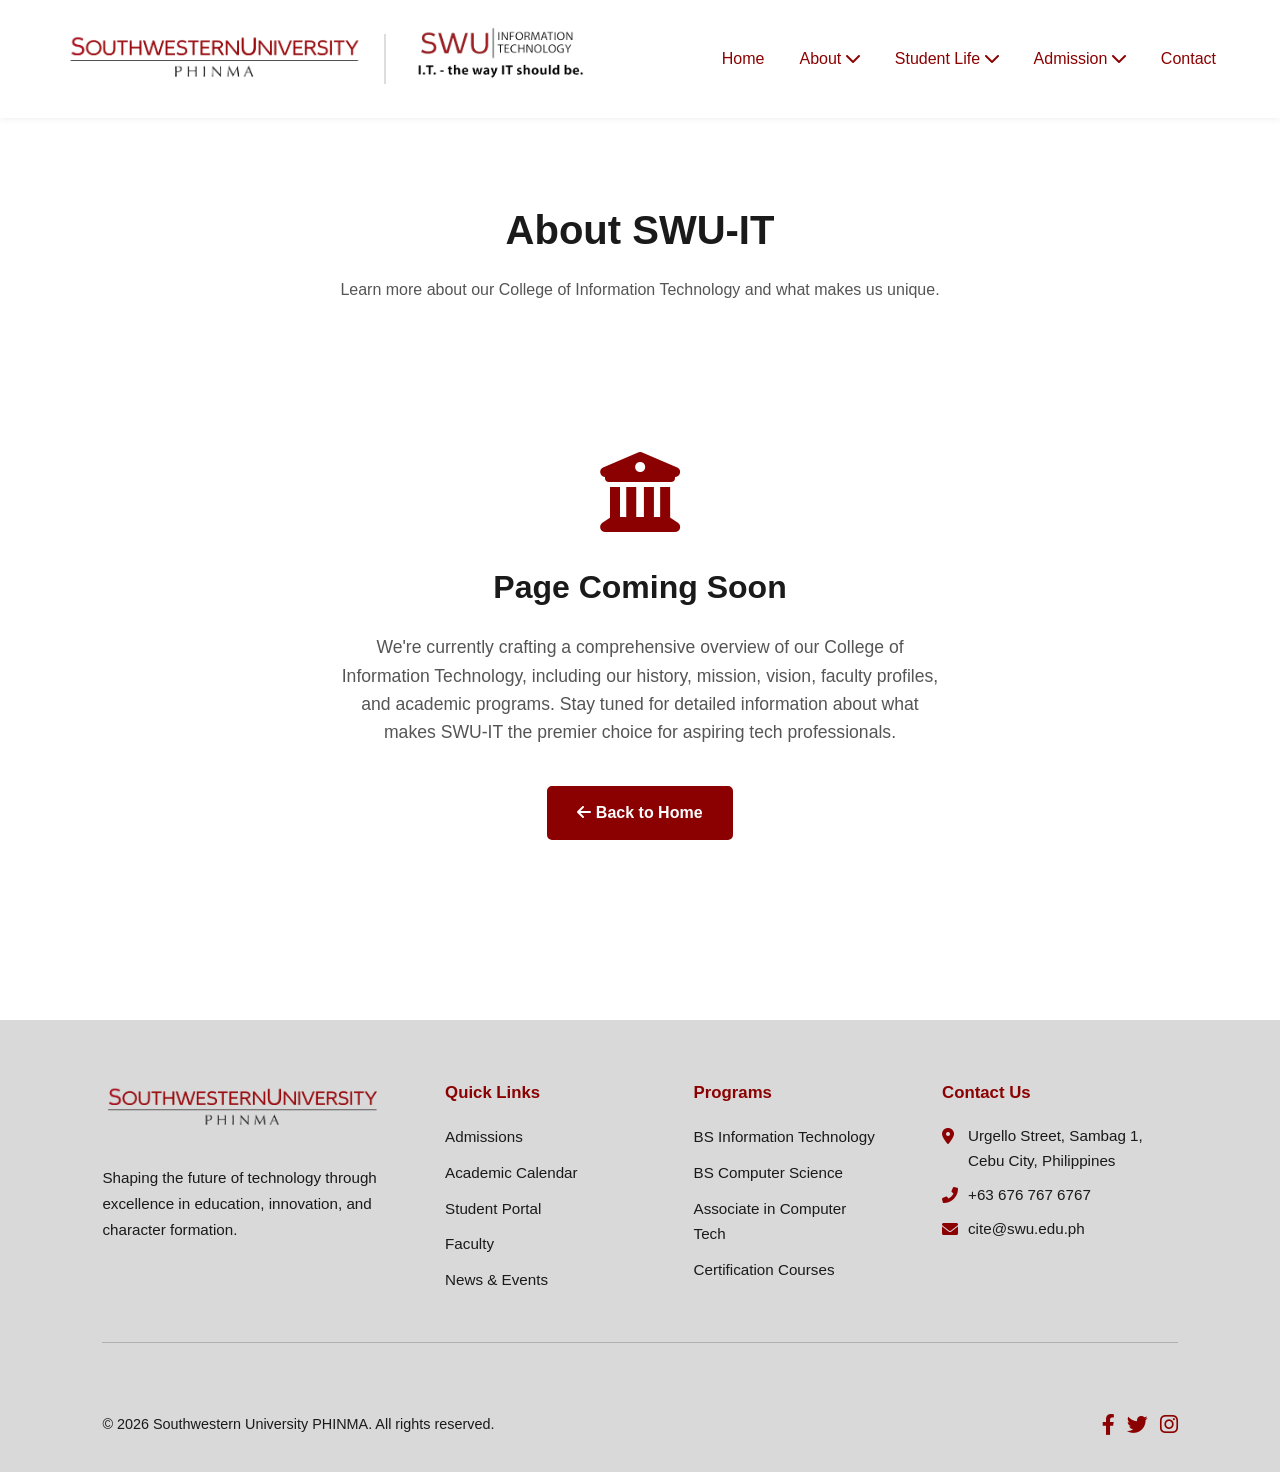
==== pages/about-swu-it.html @ 3eb36c4c "Initial commit" ====
<!DOCTYPE html>
<html lang="en">
<head>
    <meta charset="UTF-8">
    <meta name="viewport" content="width=device-width, initial-scale=1.0">
    <title>About SWU-IT - SWU Information Technology</title>
    <link rel="icon" type="image/png" href="../assets/images/branding/logos/SWU-PHINMA-Seal.jpg">
    <link rel="stylesheet" href="../assets/css/style.css">
    <link rel="stylesheet" href="https://cdnjs.cloudflare.com/ajax/libs/font-awesome/6.0.0/css/all.min.css">
</head>
<body>

    <header>
        <div class="logo-container">
            <a href="https://swu.phinma.edu.ph/" target="_blank" class="logo">
                <img src="../assets/images/branding/logos/university_banner.swu.png" alt="Southwestern University PHINMA Logo" class="logo-img">
            </a>
            <div class="logo-divider"></div>
            <div class="logo it-logo">
                <a href="#">
                <img src="../assets/images/branding/logos/it_banner.swu.png" alt="SWU Information Technology" class="it-logo-img">
                </a>
            </div>
        </div>
        <nav>
            <ul>
                <li><a href="../index.html">Home</a></li>
                <li class="dropdown">
                    <a href="#">About <i class="fas fa-chevron-down"></i></a>
                    <ul class="dropdown-menu">
                        <li><a href="https://swu.phinma.edu.ph/about-swu/" target="_blank">About SWU</a></li>
                        <li><a href="about-swu-it.html">About SWU-IT</a></li>
                        <li><a href="virtual-tour.html">Virtual Tour</a></li>
                    </ul>
                </li>
                <li class="dropdown">
                    <a href="#">Student Life <i class="fas fa-chevron-down"></i></a>
                    <ul class="dropdown-menu">
                        <li><a href="../index.html#student-outputs-section">Student Outputs</a></li>
                        <li><a href="organizations.html">Organizations</a></li>
                    </ul>
                </li>
                <li class="dropdown">
                    <a href="#">Admission <i class="fas fa-chevron-down"></i></a>
                    <ul class="dropdown-menu">
                        <li><a href="#">How to Apply</a></li>
                        <li><a href="#">Requirements</a></li>
                        <li><a href="#">Tuition Fees</a></li>
                    </ul>
                </li>
                <li><a href="../index.html#footer">Contact</a></li>
            </ul>
        </nav>
    </header>

    <section class="section-padding">
        <div class="section-header text-center">
            <h2>About SWU-IT</h2>
            <p>Learn more about our College of Information Technology and what makes us unique.</p>
        </div>

        <div style="text-align: center; padding: 100px 20px;">
            <i class="fas fa-university" style="font-size: 5rem; color: var(--primary-red); margin-bottom: 30px;"></i>
            <h2 style="font-size: 2rem; margin-bottom: 20px; color: var(--text-dark);">Page Coming Soon</h2>
            <p style="color: var(--text-gray); font-size: 1.1rem; margin-bottom: 40px; max-width: 600px; margin-left: auto; margin-right: auto;">
                We're currently crafting a comprehensive overview of our College of Information Technology, 
                including our history, mission, vision, faculty profiles, and academic programs. 
                Stay tuned for detailed information about what makes SWU-IT the premier choice for aspiring tech professionals.
            </p>
            <a href="../index.html" class="btn-red">
                <i class="fas fa-arrow-left"></i> Back to Home
            </a>
        </div>
    </section>

    <!-- Footer Section -->
    <footer class="footer" id="footer">
        <div class="footer-content">
            <!-- Footer Main - Four Columns -->
            <div class="footer-main">
                <div class="footer-column footer-brand">
                    <img src="../assets/images/branding/logos/university_banner.swu.png" alt="Southwestern University PHINMA Logo" class="footer-logo-img">
                    <p class="footer-description">Shaping the future of technology through excellence in education, innovation, and character formation.</p>
                </div>

                <div class="footer-column">
                    <h3>Quick Links</h3>
                    <ul>
                        <li><a href="#admissions">Admissions</a></li>
                        <li><a href="#calendar">Academic Calendar</a></li>
                        <li><a href="#portal">Student Portal</a></li>
                        <li><a href="#faculty">Faculty</a></li>
                        <li><a href="#news">News & Events</a></li>
                    </ul>
                </div>

                <div class="footer-column">
                    <h3>Programs</h3>
                    <ul>
                        <li><a href="#bs-it">BS Information Technology</a></li>
                        <li><a href="#bs-cs">BS Computer Science</a></li>
                        <li><a href="#associate">Associate in Computer Tech</a></li>
                        <li><a href="#certification">Certification Courses</a></li>
                    </ul>
                </div>

                <div class="footer-column">
                    <h3>Contact Us</h3>
                    <ul class="contact-list">
                        <li><i class="fas fa-map-marker-alt"></i> <span>Urgello Street, Sambag 1, Cebu City, Philippines</span></li>
                        <li><i class="fas fa-phone-alt"></i> <span>+63 676 767 6767</span></li>
                        <li><i class="fas fa-envelope"></i> <span>cite@swu.edu.ph</span></li>
                    </ul>
                </div>
            </div>

            <!-- Footer Bottom - Copyright and Social -->
            <div class="footer-bottom">
                <p>&copy; 2026 Southwestern University PHINMA. All rights reserved.</p>
                <div class="social-icons">
                    <a href="https://www.facebook.com/SWUInfoTech" target="_blank" aria-label="Facebook"><i class="fab fa-facebook-f"></i></a>
                    <a href="#" aria-label="Twitter"><i class="fab fa-twitter"></i></a>
                    <a href="#" aria-label="Instagram"><i class="fab fa-instagram"></i></a>
                </div>
            </div>
        </div>
    </footer>

    <script src="../assets/js/script.js"></script>
</body>
</html>
---- assets/css/style.css ----
:root {
    --primary-red: #8b0000;
    --text-dark: #1a1a1a;
    --text-gray: #555;
    --bg-light: #f4f4f4;
    --white: #ffffff;
    --gray-divider: #ddd;
}
html {
    scroll-behavior: smooth;
}
* {
    margin: 0;
    padding: 0;
    box-sizing: border-box;
    font-family: 'Segoe UI', Tahoma, Geneva, Verdana, sans-serif;
}

body {
    line-height: 1.6;
    color: var(--text-dark);
    opacity: 0;
    animation: fadeIn 0.4s ease-in forwards;
}

/* Page Transition Animations */
@keyframes fadeIn {
    to {
        opacity: 1;
    }
}

@keyframes fadeOut {
    from {
        opacity: 1;
    }
    to {
        opacity: 0;
    }
}

body.page-transitioning {
    animation: fadeOut 0.3s ease-out forwards;
}

/* Common Classes */
.section-padding { padding: 80px 8%; }
.bg-gray { background-color: #f0f2f5; }
.text-center { text-align: center; }
.text-left { text-align: left; }

/* 1. Header */
header {
    display: flex;
    justify-content: space-between;
    align-items: center;
    padding: 25px 5%;
    background: var(--white);
    position: sticky;
    top: 0;
    z-index: 1050;
    box-shadow: 0 2px 5px rgba(0,0,0,0.05);
}

.logo-container {
    display: flex;
    align-items: center;
    gap: 20px;
}

.logo {
    display: flex;
    align-items: center;
}

.logo-divider {
    width: 2px;
    height: 50px;
    background: #ddd;
}

.brand-name {
    color: var(--primary-red);
    font-weight: normal;
    letter-spacing: -1px;
}

.brand-name .bold { font-weight: bold; }

.brand-sub {
    font-size: 10px;
    letter-spacing: 5px;
    color: var(--text-gray);
    margin-top: -5px;
}

.logo-img {
    width: 300px;
    max-width: 100%;
    height: auto;
}

.it-logo-img {
    height: 60px;
    width: auto;
    max-width: 100%;
}
.dropdown {
    position: relative;
}

/* 2. Style the hidden dropdown menu */
.dropdown-menu {
    position: absolute;
    top: 100%; 
    left: 0;
    background-color: var(--white);
    min-width: 180px;
    list-style: none;
    display: block;
    
    /* Hide and move down slightly for the animation */
    opacity: 0;
    visibility: hidden;
    transform: translateY(10px);
    
    box-shadow: 0 8px 20px rgba(0,0,0,0.1);
    border-top: 3px solid var(--primary-red);
    padding: 10px 0;
    transition: all 0.3s ease;
    z-index: 1000;
}

/* 3. Style the links inside the dropdown */
.dropdown-menu li a {
    padding: 10px 20px;
    display: block;
    color: var(--text-dark) !important; /* Overriding primary red */
    font-size: 0.85rem;
    font-weight: 400;
}

/* Remove the underline effect from dropdown links if you want a cleaner look */
.dropdown-menu li a::after {
    display: none;
}

.dropdown-menu li a:hover {
    background-color: #f8f9fa;
    color: var(--primary-red) !important;
}

/* 4. Show the menu on hover */
.dropdown:hover .dropdown-menu {
    opacity: 1;
    visibility: visible;
    transform: translateY(0);
}

/* Add a small rotation to the arrow icon on hover */
.dropdown:hover i {
    transform: rotate(180deg);
    transition: transform 0.3s ease;
}
nav ul {
    display: flex;
    list-style: none;
    gap: 35px;
}
nav ul li a {
    text-decoration: none;
    color: var(--primary-red);
    font-weight: 500;
    font-size: 1rem;
    position: relative; /* Essential for positioning the underline */
    padding: 5px 0;    /* Adds a little space for the line */
}

/* Create the underline state */
nav ul li a::after {
    content: '';
    position: absolute;
    width: 0; /* Start with no width */
    height: 2px;
    bottom: 0;
    left: 0;
    background-color: var(--primary-red);
    transition: width 0.3s ease; /* This makes it animate smoothly */
}

/* Trigger the underline on hover */
nav ul li a:hover::after {
    width: 100%; /* Grow to full width on hover */
}

/* Header Responsive */
@media (max-width: 768px) {
    .logo-container {
        flex-direction: column;
        gap: 10px;
        align-items: flex-start;
    }

    .logo-divider {
        display: none;
    }

    .it-logo-img {
        height: 50px;
    }

    .logo-img {
        width: 220px;
    }

    header {
        padding: 20px 5%;
    }
}

/* 2. Hero Section */
.hero {
    position: relative;
    height: 90vh;
    overflow: hidden; 
    display: flex;
    flex-direction: column;
    justify-content: flex-start;
    padding: 0 8%;
}

/* 1. Background Media Handling */
.slider, .slide {
    position: absolute;
    top: 0;
    left: 0;
    width: 100%;
    height: 100%;
    z-index: 0; /* Changed from -2 to 0 */
}

.slide {
    opacity: 0;
    transition: opacity 1s ease-in-out;
}

.slide.active {
    opacity: 1;
}

.bg-media {
    width: 100%;
    height: 100%;
    object-fit: cover;
}

/* 2. Dark Overlay - FIXED */
.hero::after {
    content: '';
    position: absolute;
    top: 0;
    left: 0;
    width: 100%;
    height: 100%;
    background: rgba(0, 0, 0, 0.4); 
    z-index: 1; /* Sits directly on top of the media */
    pointer-events: none; 
}

/* 3. Content Positioning */
.admissions-badge, .hero h1, .hero p {
    position: relative;
    z-index: 10; /* Ensures text is above overlay */
}

.admissions-badge {
    background: var(--primary-red);
    color: white;
    padding: 6px 15px;
    border-radius: 20px;
    font-size: 0.8rem;
    width: fit-content;
    margin-bottom: 20px;
    margin-top: 100px;
    text-decoration: none;
    display: inline-block;
    transition: all 0.3s ease;
    cursor: pointer;
}

.admissions-badge:hover {
    background: #a00000;
    transform: scale(1.05);
    box-shadow: 0 4px 12px rgba(139, 0, 0, 0.4);
}

.hero h1 {
    font-size: 4rem;
    line-height: 1.1;
    margin-bottom: 20px;
    color: white;
}

.hero .highlight { color: var(--primary-red); }

.hero p {
    max-width: 600px;
    font-size: 1.1rem;
    color: rgba(255, 255, 255, 0.9);
    margin-bottom: 30px;
}

/* 4. Navigation Buttons */
.prev-btn, .next-btn {
    position: absolute;
    top: 50%;
    transform: translateY(-50%);
    background: rgba(255, 255, 255, 0.2);
    border: none;
    color: white;
    width: 50px;
    height: 50px;
    border-radius: 50%;
    cursor: pointer;
    z-index: 100; /* Highest layer for clicking */
    transition: 0.3s ease;
}

.prev-btn:hover, .next-btn:hover {
    background: var(--primary-red);
}

.prev-btn { left: 30px; }
.next-btn { right: 30px; }

/* 5. Indicators */
.indicators {
    position: absolute;
    bottom: 220px; 
    left: 50%;
    transform: translateX(-50%);
    display: flex;
    gap: 12px;
    z-index: 100;
}

.dot {
    width: 10px;
    height: 10px;
    background: rgba(255, 255, 255, 0.5);
    border-radius: 50%;
    cursor: pointer;
    transition: 0.3s ease;
}

.dot.active {
    background: var(--primary-red);
    width: 25px;
    border-radius: 5px;
}

/* 6. Stats Container - FIXED */
.stats-container {
    display: flex;
    gap: 25px;
    position: absolute;
    bottom: 50px; 
    left: 8%;
    right: 8%;
    z-index: 100; /* Ensure this is above the hero::after overlay */
}

.stat-card {
    background: rgba(255, 255, 255, 0.5); 
    backdrop-filter: blur(10px);
    -webkit-backdrop-filter: blur(10px);
    padding: 30px;
    border-radius: 12px;
    flex: 1;
    box-shadow: 0 8px 32px rgba(0, 0, 0, 0.15);
    border: 1px solid rgba(255, 255, 255, 0.3);
    display: flex;
    align-items: center;
    gap: 20px;
    
    /* RE-INTEGRATED TRANSITION */
    transition: transform 0.3s ease, background 0.3s ease, box-shadow 0.3s ease;
    cursor: pointer;
}

/* RE-INTEGRATED HOVER EFFECT */
.stat-card:hover {
    transform: translateY(-10px);
    background: rgba(255, 255, 255, 0.85); /* Slightly more solid on hover */
    box-shadow: 0 12px 40px rgba(0, 0, 0, 0.3);
}

.stat-card i { 
    color: var(--primary-red); 
    font-size: 1.8rem; 
}

.stat-card h2 { 
    font-size: 2.2rem; 
    margin-bottom: -5px; 
}

.stat-card p { 
    font-size: 0.9rem; 
    color: var(--text-gray); 
    font-weight: 500;
}

/* 3. Career Paths */
.section-header h2 {
    font-size: 2.5rem;
    margin-bottom: 15px;
    
}

.section-header p {
    color: var(--text-gray);
    max-width: 650px;
    margin-bottom: 50px;
}

.text-center p { margin-left: auto; margin-right: auto; }

.career-grid {
    display: grid;
    grid-template-columns: repeat(3, 1fr);
    gap: 30px;
}

.career-card {
    background: var(--white);
    padding: 50px 30px 40px;
    border-radius: 15px;
    position: relative;
    text-align: center;
    cursor: pointer;
    transition: transform 0.3s;
}

.career-card:hover {
    transform: translateY(-10px);
}

.icon-circle {
    width: 65px;
    height: 65px;
    background: var(--primary-red);
    color: white;
    border-radius: 50%;
    display: flex;
    align-items: center;
    justify-content: center;
    position: absolute;
    top: -32px;
    left: 50%;
    transform: translateX(-50%);
    font-size: 1.3rem;
    box-shadow: 0 4px 10px rgba(139, 0, 0, 0.3);
}

.career-card h3 { margin-bottom: 15px; }
.career-card p { color: var(--text-gray); font-size: 0.95rem; }

/* Modal Styles */
.modal {
    display: none; 
    position: fixed;
    z-index: 9999;
    left: 0; top: 0;
    width: 100%; height: 100%;
    background: rgba(0,0,0,0.8);
    backdrop-filter: blur(8px);
}

.modal-content {
    background: white;
    margin: 5% auto;
    width: 90%;
    max-width: 800px;
    border-radius: 20px;
    overflow: hidden;
    animation: slideUp 0.4s ease;
}

@keyframes slideUp {
    from { transform: translateY(50px); opacity: 0; }
    to { transform: translateY(0); opacity: 1; }
}

.modal-header {
    background: #8b0000;
    color: white;
    padding: 40px;
    display: flex;
    gap: 20px;
    align-items: center;
    position: relative;
}

.modal-icon {
    font-size: 3rem;
    background: rgba(255,255,255,0.2);
    padding: 15px;
    border-radius: 12px;
}

.close-btn {
    position: absolute;
    right: 20px; top: 15px;
    font-size: 30px;
    cursor: pointer;
    color: white;
}

.modal-body { padding: 40px; }
.modal-grid { display: grid; grid-template-columns: 1fr 1fr; gap: 30px; margin-bottom: 30px; }
.modal-column h3 { margin-bottom: 15px; color: #333; }
.modal-column ul { list-style: none; }
.modal-column li::before { content: "•"; color: #8b0000; margin-right: 10px; font-weight: bold; }

/* Tags Styling */
.tag-container { display: flex; flex-wrap: wrap; gap: 8px; }
.tag-container span {
    background: #f0f2f5;
    padding: 6px 12px;
    border-radius: 6px;
    font-size: 0.8rem;
    color: #444;
}

/* Skill tags (light red background) */
#skillsTags span { background: #fff1f1; color: var(--primary-red); }

/* --- Core Tech Grid --- */
.tech-grid {
    display: grid;
    grid-template-columns: repeat(auto-fit, minmax(150px, 1fr));
    gap: 20px;
    margin-bottom: 40px;
}

.tech-card {
    background: var(--white);
    padding: 30px 10px;
    border-top: 4px solid var(--primary-red);
    border-radius: 8px;
    box-shadow: 0 4px 15px rgba(0,0,0,0.05);
    text-align: center;
    transition: transform 0.3s ease;
    cursor: pointer;
}

.tech-card:hover {
    transform: translateY(-5px);
}

.tech-card i {
    font-size: 2.5rem;
    margin-bottom: 10px;
}

.java-color { color: #007396; }
.python-color { color: #3776AB; }
.html-color { color: #E34F26; }
.css-color { color: #1572B6; }
.js-color { color: #F7DF1E; }

/* --- Responsive View Learning Path Button --- */
.btn-red {
    display: inline-block;
    background: var(--primary-red);
    color: var(--white);
    padding: 12px 28px;
    border-radius: 5px;
    text-decoration: none;
    font-weight: 600;
    border: 2px solid var(--primary-red);
    transition: all 0.3s ease-in-out;
    cursor: pointer;
}

/* Hover Effect: Transparent background, Red text */
.btn-red:hover {
    background: transparent;
    color: var(--primary-red);
    transform: translateX(8px);
}

/* Visual Feedback for Long Press */
.career-card.active-press {
    transform: scale(0.96);
    filter: brightness(0.9);
}

/* ===== TECH MODAL STYLES ===== */
#techPathModal .modal-content {
    max-width: 900px;
    width: 90%;
    max-height: 90vh;
    margin: 5vh auto;
    display: flex;
    flex-direction: column;
    overflow: hidden;
}

#techPathModal .modal-body {
    overflow-y: auto;
    flex: 1;
    padding: 30px 40px 40px;
}

/* Tech Carousel Wrapper */
.tech-carousel-wrapper {
    position: relative;
    margin: 20px 0;
}

/* Tech Carousel */
.tech-carousel {
    position: relative;
    overflow: hidden;
    background: white;
    border: 1px solid #e0e0e0;
    border-radius: 12px;
    box-shadow: 0 2px 12px rgba(0, 0, 0, 0.06);
    user-select: none;
    touch-action: pan-y;
    cursor: grab;
}

.tech-carousel.dragging {
    cursor: grabbing;
}

/* Slide track for smooth translate-based swiping */
.tech-slide-track {
    display: flex;
    transition: transform 0.45s cubic-bezier(0.25, 0.46, 0.45, 0.94);
    will-change: transform;
}

.tech-slide-track.no-transition {
    transition: none;
}

.tech-slide {
    min-width: 100%;
    padding: 30px 25px;
    display: flex;
    align-items: flex-start;
    gap: 30px;
    box-sizing: border-box;
}

/* Left side - Icon and title */
.tech-slide-left {
    flex: 0 0 160px;
    text-align: center;
    padding: 15px 10px;
}

.tech-icon-large {
    width: 70px;
    height: 70px;
    border-radius: 14px;
    background: #f5f5f5;
    display: flex;
    align-items: center;
    justify-content: center;
    margin: 0 auto 12px;
    transition: background 0.3s ease;
}

.tech-icon-large i {
    font-size: 2.4rem;
}

.tech-slide-left h3 {
    font-size: 1.5rem;
    margin-bottom: 4px;
    color: #222;
    font-weight: 700;
}

.tech-role {
    color: var(--primary-red);
    font-weight: 600;
    font-size: 0.9rem;
}

/* Right side - Content */
.tech-slide-right {
    flex: 1;
    padding: 5px 0;
    min-width: 0;
}

.tech-description {
    margin-bottom: 20px;
}

.tech-description p {
    font-size: 0.92rem;
    line-height: 1.65;
    color: #555;
}

.projects-section h4 {
    font-size: 1rem;
    margin-bottom: 12px;
    color: #333;
    font-weight: 700;
    display: flex;
    align-items: center;
    gap: 8px;
}

.projects-section h4 i {
    color: var(--primary-red);
}

.project-list {
    list-style: none;
    padding: 0;
    margin: 0;
}

.project-list li {
    padding: 8px 12px;
    font-size: 0.88rem;
    display: flex;
    align-items: center;
    gap: 10px;
    color: #444;
}

.project-list li .checkbox-icon {
    color: var(--primary-red);
    font-size: 1rem;
    flex-shrink: 0;
}

.project-list li .checkbox-icon.checked {
    color: #28a745;
}

/* Icon Colors */
.tech-icon-large .fa-java { color: #007396; }
.tech-icon-large .fa-python { color: #3776AB; }
.tech-icon-large .fa-html5 { color: #E34F26; }
.tech-icon-large .fa-css3-alt { color: #1572B6; }
.tech-icon-large .fa-js { color: #F7DF1E; }

/* Carousel Navigation Arrows */
.carousel-arrow {
    position: absolute;
    top: 50%;
    transform: translateY(-50%);
    width: 38px;
    height: 38px;
    background: white;
    border: 1px solid #ddd;
    border-radius: 50%;
    display: flex;
    align-items: center;
    justify-content: center;
    cursor: pointer;
    z-index: 10;
    font-size: 0.9rem;
    color: #555;
    box-shadow: 0 2px 8px rgba(0, 0, 0, 0.1);
    transition: all 0.25s ease;
}

.carousel-arrow:hover {
    background: var(--primary-red);
    color: white;
    border-color: var(--primary-red);
    box-shadow: 0 4px 12px rgba(139, 0, 0, 0.3);
}

.carousel-arrow.prev-arrow {
    left: -19px;
}

.carousel-arrow.next-arrow {
    right: -19px;
}

.carousel-arrow:disabled,
.carousel-arrow.disabled {
    opacity: 0.3;
    cursor: default;
    pointer-events: none;
}

/* Carousel Controls */
.carousel-controls {
    margin: 16px 0 0;
    padding: 0;
}

.carousel-dots {
    display: flex;
    justify-content: center;
    gap: 8px;
    margin-bottom: 10px;
}

.carousel-dot {
    width: 10px;
    height: 10px;
    border-radius: 50%;
    background: #ddd;
    cursor: pointer;
    transition: all 0.3s ease;
    border: none;
}

.carousel-dot.active {
    background: var(--primary-red);
    width: 28px;
    border-radius: 5px;
}

.swipe-hint {
    text-align: center;
    color: #999;
    font-size: 0.8rem;
    display: flex;
    align-items: center;
    justify-content: center;
    gap: 6px;
}

.swipe-hint i {
    color: var(--primary-red);
    font-size: 0.85rem;
}

/* Progressive Approach */
.progressive-approach {
    background: #fafafa;
    padding: 22px 24px;
    border-radius: 10px;
    display: flex;
    gap: 16px;
    align-items: flex-start;
    margin-top: 24px;
    border-left: 4px solid var(--primary-red);
}

.approach-icon {
    color: var(--primary-red);
    font-size: 1.4rem;
    padding-top: 3px;
    flex-shrink: 0;
}

.approach-content h3 {
    font-size: 1.1rem;
    margin-bottom: 8px;
    color: #222;
    font-weight: 700;
}

.approach-content p {
    font-size: 0.88rem;
    line-height: 1.6;
    color: #555;
}

/* ===== CAMPUS PROGRAMS SECTION ===== */
.campus-programs-section {
    background: white;
    width: 100%;
    padding: 0 8%;
}

.campus-row {
    display: grid;
    grid-template-columns: 1fr 1fr;
    min-height: 500px;
    align-items: center;
}

.campus-row.reverse {
    background: #f9f9f9;
}

.campus-row.reverse .campus-content {
    order: 2;
}

.campus-row.reverse .campus-image {
    order: 1;
}

.campus-content {
    padding: 80px 5%;
}

.campus-content h2 {
    font-size: 2.2rem;
    color: var(--primary-red);
    margin-bottom: 24px;
    line-height: 1.2;
    font-weight: 700;
}

.campus-content p {
    font-size: 1rem;
    line-height: 1.8;
    color: #666;
    text-align: justify;
}

.campus-image {
    height: 500px;
    width: 100%;
    position: relative;
    overflow: hidden;
}

.image-placeholder {
    width: 100%;
    height: 100%;
    background: linear-gradient(135deg, #f0f0f0 0%, #e0e0e0 100%);
    display: flex;
    align-items: center;
    justify-content: center;
    position: relative;
    overflow: hidden;
}

/* Automatic image resizing */
.image-placeholder img {
    width: 100%;
    height: 100%;
    object-fit: cover;
    object-position: center;
}

.image-placeholder i {
    font-size: 6rem;
    color: #ccc;
    opacity: 0.5;
}

.image-placeholder::after {
    background-image: url(/src/images/Lead2Lead.jpg);
    position: absolute;
    bottom: 20px;
    left: 50%;
    transform: translateX(-50%);
    font-size: 0.9rem;
    color: #999;
    font-weight: 500;
    letter-spacing: 1px;
}

/* ===== STUDENT OUTPUTS SECTION ===== */
#student-outputs-section {
    background: #fafafa;
}

.outputs-header {
    text-align: left;
    max-width: 800px;
    margin: 0 auto 50px;
}

.section-badge {
    display: inline-block;
    color: var(--primary-red);
    font-weight: 600;
    font-size: 0.9rem;
    margin-bottom: 12px;
    letter-spacing: 0.5px;
}

.outputs-header h2 {
    font-size: 2.5rem;
    margin-bottom: 15px;
    color: #222;
}

.outputs-header p {
    font-size: 1rem;
    line-height: 1.6;
    color: #666;
}

/* Outputs Carousel */
.outputs-carousel-wrapper {
    position: relative;
    margin: 0 60px;
}

.outputs-carousel {
    overflow: hidden;
    padding: 10px 0;
}

.outputs-track {
    display: flex;
    gap: 24px;
    transition: transform 0.5s cubic-bezier(0.25, 0.46, 0.45, 0.94);
}

/* Output Card */
.output-card {
    min-width: calc(33.333% - 16px);
    background: white;
    border-radius: 12px;
    overflow: hidden;
    box-shadow: 0 2px 12px rgba(0, 0, 0, 0.08);
    transition: transform 0.3s ease, box-shadow 0.3s ease;
}

.output-card:hover {
    transform: translateY(-8px);
    box-shadow: 0 8px 24px rgba(0, 0, 0, 0.15);
}

.output-card-image {
    background: #f5f5f5;
    height: 200px;
    display: flex;
    flex-direction: column;
    align-items: center;
    justify-content: center;
    position: relative;
    overflow: hidden;
}

/* Automatic image resizing for output cards */
.output-card-image img {
    width: 100%;
    height: 100%;
    object-fit: cover;
    object-position: center;
}

.output-icon {
    font-size: 4rem;
    color: #d0d0d0;
    margin-bottom: 20px;
    transition: transform 0.3s ease;
}

.output-card:hover .output-icon {
    transform: scale(1.1);
}

.view-details-btn {
    position: absolute;
    background: var(--primary-red);
    color: white;
    border: none;
    padding: 10px 24px;
    border-radius: 6px;
    font-weight: 600;
    font-size: 0.9rem;
    cursor: pointer;
    opacity: 0;
    transform: translateY(10px);
    transition: opacity 0.3s ease, transform 0.3s ease;
    box-shadow: 0 4px 12px rgba(139, 0, 0, 0.3);
}

.output-card:hover .view-details-btn {
    opacity: 1;
    transform: translateY(0);
}

.view-details-btn:hover {
    background: #a00000;
}

.output-card-content {
    padding: 24px;
}

.output-header {
    display: flex;
    justify-content: space-between;
    align-items: center;
    margin-bottom: 12px;
}

.output-category {
    font-size: 0.8rem;
    color: #666;
    font-weight: 500;
}

.output-link-icon {
    color: #ccc;
    font-size: 0.9rem;
    transition: color 0.3s ease;
}

.output-card:hover .output-link-icon {
    color: var(--primary-red);
}

.output-card-content h3 {
    font-size: 1.25rem;
    margin-bottom: 12px;
    color: #222;
    font-weight: 700;
    line-height: 1.3;
}

.output-card-content p {
    font-size: 0.9rem;
    line-height: 1.6;
    color: #666;
    margin-bottom: 20px;
}

.output-footer {
    display: flex;
    flex-direction: column;
    gap: 4px;
    padding-top: 16px;
    border-top: 1px solid #eee;
}

.developer-label {
    font-size: 0.75rem;
    color: #999;
    text-transform: uppercase;
    letter-spacing: 0.5px;
}

.developer-name {
    font-size: 0.85rem;
    color: var(--primary-red);
    font-weight: 600;
}

/* Navigation Buttons */
.outputs-nav-btn {
    position: absolute;
    top: 50%;
    transform: translateY(-50%);
    width: 45px;
    height: 45px;
    background: white;
    border: 2px solid #ddd;
    border-radius: 50%;
    display: flex;
    align-items: center;
    justify-content: center;
    cursor: pointer;
    z-index: 10;
    font-size: 1rem;
    color: #555;
    box-shadow: 0 2px 10px rgba(0, 0, 0, 0.1);
    transition: all 0.3s ease;
}

.outputs-nav-btn:hover {
    background: var(--primary-red);
    color: white;
    border-color: var(--primary-red);
    box-shadow: 0 4px 16px rgba(139, 0, 0, 0.3);
}

.prev-outputs-btn {
    left: -60px;
}

.next-outputs-btn {
    right: -60px;
}

.outputs-nav-btn:disabled {
    opacity: 0.3;
    cursor: default;
    pointer-events: none;
}

/* Outputs Indicators */
.outputs-indicators {
    display: flex;
    justify-content: center;
    gap: 10px;
    margin-top: 40px;
}

.outputs-dot {
    width: 10px;
    height: 10px;
    border-radius: 50%;
    background: #ddd;
    cursor: pointer;
    transition: all 0.3s ease;
}

.outputs-dot.active {
    background: var(--primary-red);
    width: 28px;
    border-radius: 5px;
}

/* ===== RESPONSIVE - TECH MODAL ===== */
@media (max-width: 900px) {
    #techPathModal .modal-content {
        width: 95%;
        margin: 3vh auto;
        max-height: 94vh;
    }

    #techPathModal .modal-body {
        padding: 20px 24px 30px;
    }

    .carousel-arrow.prev-arrow { left: -14px; }
    .carousel-arrow.next-arrow { right: -14px; }
    .carousel-arrow {
        width: 34px;
        height: 34px;
        font-size: 0.8rem;
    }

    /* Student Outputs Tablet */
    .outputs-carousel-wrapper {
        margin: 0 55px;
    }

    .prev-outputs-btn { left: -55px; }
    .next-outputs-btn { right: -55px; }

    /* Campus Programs Tablet */
    .campus-content {
        padding: 60px 5%;
    }

    .campus-content h2 {
        font-size: 2rem;
    }

    .campus-content p {
        font-size: 0.95rem;
    }
}

@media (max-width: 768px) {
    #techPathModal .modal-content {
        width: 96%;
        margin: 2vh auto;
        max-height: 96vh;
        border-radius: 14px;
    }

    #techPathModal .modal-body {
        padding: 18px 20px 28px;
    }

    .tech-slide {
        flex-direction: column;
        align-items: center;
        gap: 18px;
        padding: 24px 20px;
    }
    
    .tech-slide-left {
        flex: none;
        padding: 8px;
    }

    .tech-slide-left h3 {
        font-size: 1.3rem;
    }
    
    .tech-icon-large {
        width: 60px;
        height: 60px;
    }
    
    .tech-icon-large i {
        font-size: 2rem;
    }

    .tech-slide-right {
        padding: 0;
        text-align: left;
        width: 100%;
    }

    .carousel-arrow {
        width: 30px;
        height: 30px;
        font-size: 0.75rem;
    }

    .carousel-arrow.prev-arrow { left: -10px; }
    .carousel-arrow.next-arrow { right: -10px; }
    
    .progressive-approach {
        flex-direction: column;
        text-align: left;
        gap: 10px;
    }

    .approach-icon {
        padding-top: 0;
    }

    /* Student Outputs Responsive */
    .outputs-carousel-wrapper {
        margin: 0 50px;
    }

    .prev-outputs-btn { left: -50px; }
    .next-outputs-btn { right: -50px; }

    .output-card {
        min-width: calc(50% - 12px);
    }

    .outputs-header h2 {
        font-size: 2rem;
    }

    /* Campus Programs Tablet */
    .campus-row {
        grid-template-columns: 1fr;
        min-height: auto;
    }

    .campus-row.reverse .campus-content {
        order: 1;
    }

    .campus-row.reverse .campus-image {
        order: 2;
    }

    .campus-content {
        padding: 50px 4%;
    }

    .campus-content h2 {
        font-size: 1.8rem;
    }

    .campus-image {
        height: 350px;
    }

    .image-placeholder i {
        font-size: 4.5rem;
    }
}

@media (max-width: 480px) {
    #techPathModal .modal-content {
        width: 98%;
        margin: 1vh auto;
        max-height: 98vh;
        border-radius: 10px;
    }

    #techPathModal .modal-header {
        padding: 24px 20px;
    }

    #techPathModal .modal-body {
        padding: 14px 16px 24px;
    }

    .tech-slide-left h3 {
        font-size: 1.2rem;
    }

    .tech-description p {
        font-size: 0.85rem;
    }

    .carousel-arrow {
        display: none;
    }

    .tech-carousel-wrapper {
        margin: 14px 0;
    }

    /* Student Outputs Mobile */
    .outputs-carousel-wrapper {
        margin: 0 40px;
    }

    .outputs-nav-btn {
        width: 38px;
        height: 38px;
        font-size: 0.85rem;
    }

    .prev-outputs-btn { left: -40px; }
    .next-outputs-btn { right: -40px; }

    .output-card {
        min-width: 100%;
    }

    .outputs-header {
        text-align: center;
    }

    .outputs-header h2 {
        font-size: 1.8rem;
    }

    .output-card-image {
        height: 180px;
    }

    .output-icon {
        font-size: 3rem;
    }

    /* Campus Programs Mobile */
    .campus-content {
        padding: 40px 4%;
    }

    .campus-content h2 {
        font-size: 1.5rem;
        margin-bottom: 16px;
    }

    .campus-content p {
        font-size: 0.9rem;
        line-height: 1.7;
    }

    .campus-image {
        height: 280px;
    }

    .image-placeholder i {
        font-size: 3.5rem;
    }

    .image-placeholder::after {
        font-size: 0.75rem;
        bottom: 15px;
    }
}

/* ===== FOOTER SECTION ===== */
.footer {
    background: #d9d9d9;
    color: #333;
    padding: 60px 8% 30px;
}

.footer-content {
    max-width: 1400px;
    margin: 0 auto;
}

/* Footer Main - Four Columns */
.footer-main {
    display: grid;
    grid-template-columns: 1.2fr 0.8fr 0.8fr 1fr;
    gap: 60px;
    margin-bottom: 40px;
    padding-bottom: 40px;
    border-bottom: 1px solid #b0b0b0;
}

/* Footer Brand Column */
.footer-logo-img {
    width: 280px;
    max-width: 100%;
    height: auto;
    margin-bottom: 20px;
}

.footer-description {
    color: var(--text-dark);
    line-height: 1.7;
    font-size: 0.95rem;
}

/* Footer Columns */
.footer-column h3 {
    color: var(--primary-red);
    font-size: 1.05rem;
    margin-bottom: 18px;
    font-weight: 600;
}

.footer-column ul {
    list-style: none;
}

.footer-column ul li {
    margin-bottom: 10px;
}

.footer-column ul li a {
    color: var(--text-dark);
    text-decoration: none;
    transition: color 0.3s ease;
    font-size: 0.95rem;
}

.footer-column ul li a:hover {
    color: var(--primary-red);
}

.contact-list li {
    display: flex;
    align-items: flex-start;
    gap: 10px;
    color: var(--text-dark);
    font-size: 0.95rem;
    margin-bottom: 12px;
}

.contact-list li i {
    color: var(--primary-red);
    margin-top: 4px;
    font-size: 1rem;
    min-width: 16px;
}

.contact-list li span {
    flex: 1;
}

/* Footer Bottom - Copyright & Social */
.footer-bottom {
    display: flex;
    justify-content: space-between;
    align-items: center;
    padding-top: 25px;
}

.footer-bottom p {
    color: var(--text-dark);
    font-size: 0.9rem;
}

.social-icons {
    display: flex;
    gap: 12px;
}

.social-icons a {
    color: var(--primary-red);
    text-decoration: none;
    transition: all 0.3s ease;
    font-size: 1.3rem;
}

.social-icons a:hover {
    color: #a00000;
    transform: translateY(-2px);
}

/* ===== FOOTER RESPONSIVE ===== */
@media (max-width: 1024px) {
    .footer-main {
        grid-template-columns: 1fr 0.8fr 0.8fr 0.9fr;
        gap: 40px;
    }
}

@media (max-width: 900px) {
    .footer-main {
        grid-template-columns: 1fr 1fr;
        gap: 40px;
    }

    .footer-brand {
        grid-column: 1 / -1;
    }
}

@media (max-width: 768px) {
    .footer {
        padding: 50px 5% 25px;
    }

    .footer-main {
        grid-template-columns: 1fr;
        gap: 35px;
    }

    .footer-brand {
        grid-column: auto;
    }

    .footer-bottom {
        flex-direction: column;
        gap: 20px;
        text-align: center;
    }
}

@media (max-width: 480px) {
    .footer-brand h2 {
        font-size: 1rem;
    }

    .footer-tagline {
        font-size: 0.75rem;
        letter-spacing: 3px;
    }

    .footer-description {
        font-size: 0.9rem;
    }

    .footer-column h3 {
        font-size: 0.95rem;
    }

    .footer-column ul li {
        margin-bottom: 8px;
    }

    .footer-column ul li a,
    .contact-list li {
        font-size: 0.85rem;
    }

    .social-icons a {
        font-size: 1.2rem;
    }
}

/* ===== OUTPUT DETAILS MODAL ===== */
#outputDetailsModal {
    display: none;
    position: fixed;
    z-index: 2000;
    left: 0;
    top: 0;
    width: 100%;
    height: 100%;
    overflow: auto;
    background-color: rgba(0, 0, 0, 0.7);
    animation: fadeIn 0.3s ease;
}

.output-modal-content {
    background-color: white;
    margin: 2% auto;
    width: 90%;
    max-width: 1000px;
    border-radius: 8px;
    overflow: hidden;
    box-shadow: 0 10px 50px rgba(0, 0, 0, 0.3);
    animation: slideUpModal 0.4s ease;
}

@keyframes fadeIn {
    from { opacity: 0; }
    to { opacity: 1; }
}

@keyframes slideUpModal {
    from { 
        opacity: 0;
        transform: translateY(30px);
    }
    to { 
        opacity: 1;
        transform: translateY(0);
    }
}

/* Modal Header */
.output-modal-header {
    background: var(--primary-red);
    color: white;
    padding: 28px 40px;
    display: flex;
    justify-content: space-between;
    align-items: center;
}

.output-modal-header h2 {
    margin: 0;
    font-size: 1.8rem;
    font-weight: 700;
}

.output-modal-header .close-btn {
    color: white;
    font-size: 2rem;
    font-weight: 300;
    cursor: pointer;
    transition: transform 0.2s ease;
}

.output-modal-header .close-btn:hover {
    transform: scale(1.1);
}

/* Modal Body */
.output-modal-body {
    padding: 40px;
    max-height: 75vh;
    overflow-y: auto;
    position: relative;
}

/* Logo in right white space */
.modal-side-logo {
    position: absolute;
    top: 20px;
    right: 50px;
    max-width: 180px;
    opacity: 0.8;
    pointer-events: none;
    z-index: 1;
}

.modal-side-logo img {
    width: 100%;
    height: auto;
    object-fit: contain;
}

/* Top Section - Project Type and Developer */
.output-modal-top {
    margin-bottom: 24px;
}

.project-type-badge {
    display: inline-flex;
    align-items: center;
    gap: 8px;
    background: #f5f5f5;
    padding: 8px 16px;
    border-radius: 6px;
    font-size: 0.9rem;
    color: #555;
    margin-bottom: 12px;
}

.project-type-badge i {
    color: var(--primary-red);
}

.developer-info {
    display: flex;
    flex-direction: column;
    gap: 4px;
}

.dev-label {
    font-size: 0.85rem;
    color: #666;
}

.dev-team {
    font-size: 1.1rem;
    font-weight: 700;
    color: var(--primary-red);
}

/* Action Buttons */
.output-action-buttons {
    margin-bottom: 24px;
    display: flex;
    gap: 12px;
    flex-wrap: wrap;
}

.action-btn {
    display: inline-flex;
    align-items: center;
    gap: 10px;
    padding: 12px 24px;
    border: 2px solid var(--primary-red);
    background: white;
    color: var(--primary-red);
    font-weight: 600;
    font-size: 0.95rem;
    border-radius: 6px;
    cursor: pointer;
    transition: all 0.3s ease;
}

.action-btn:hover {
    background: var(--primary-red);
    color: white;
}

.action-btn i:last-child {
    font-size: 0.8rem;
}

/* Open Source Section */
.open-source-section {
    background: #1a1f2e;
    color: white;
    padding: 24px;
    border-radius: 8px;
    margin-bottom: 32px;
}

.open-source-header {
    display: flex;
    align-items: center;
    gap: 10px;
    font-size: 1.1rem;
    font-weight: 700;
    margin-bottom: 12px;
}

.open-source-header i {
    font-size: 1.3rem;
}

.open-source-section p {
    margin-bottom: 16px;
    line-height: 1.6;
    color: #d0d0d0;
}

.repo-link {
    font-size: 0.9rem;
    color: #d0d0d0;
}

.repo-link a {
    color: #58a6ff;
    text-decoration: none;
    font-weight: 600;
    transition: color 0.3s ease;
}

.repo-link a:hover {
    color: #79c0ff;
}

/* Project Overview */
.project-overview-section {
    margin-bottom: 32px;
}

.project-overview-section h3 {
    font-size: 1.3rem;
    margin-bottom: 16px;
    color: #222;
    font-weight: 700;
}

.project-overview-section p {
    line-height: 1.8;
    color: #555;
    font-size: 1rem;
}

/* Project Stats Grid */
.project-stats-grid {
    display: grid;
    grid-template-columns: repeat(3, 1fr);
    gap: 20px;
    margin-bottom: 32px;
}

.stat-item {
    display: flex;
    align-items: center;
    gap: 16px;
    padding: 20px;
    background: #f9f9f9;
    border-radius: 8px;
    border: 1px solid #eee;
}

.stat-item i {
    font-size: 2rem;
    color: var(--primary-red);
}

.stat-content {
    display: flex;
    flex-direction: column;
}

.stat-value {
    font-size: 1.3rem;
    font-weight: 700;
    color: #222;
}

.stat-label {
    font-size: 0.85rem;
    color: #777;
}

/* Technologies Section */
.technologies-section {
    margin-bottom: 32px;
}

.technologies-section h3 {
    font-size: 1.3rem;
    margin-bottom: 16px;
    color: #222;
    font-weight: 700;
}

.tech-tags {
    display: flex;
    flex-wrap: wrap;
    gap: 10px;
}

.tech-tag {
    display: inline-block;
    padding: 10px 20px;
    background: var(--primary-red);
    color: white;
    border-radius: 6px;
    font-weight: 600;
    font-size: 0.9rem;
}

/* Key Features Section */
.key-features-section {
    margin-bottom: 32px;
}

.key-features-section h3 {
    font-size: 1.3rem;
    margin-bottom: 16px;
    color: #222;
    font-weight: 700;
}

.features-list {
    list-style: none;
    padding: 0;
    margin: 0;
}

.features-list li {
    display: flex;
    align-items: flex-start;
    gap: 12px;
    padding: 12px 0;
    border-bottom: 1px solid #f0f0f0;
    font-size: 0.95rem;
    color: #555;
    line-height: 1.6;
}

.features-list li:last-child {
    border-bottom: none;
}

.features-list li i {
    color: var(--primary-red);
    font-size: 1.1rem;
    margin-top: 2px;
    flex-shrink: 0;
}

/* Screenshots Section */
.screenshots-section {
    margin-bottom: 32px;
}

.screenshots-section h3 {
    font-size: 1.3rem;
    margin-bottom: 16px;
    color: #222;
    font-weight: 700;
}

.screenshots-grid {
    display: grid;
    grid-template-columns: repeat(3, 1fr);
    gap: 16px;
}

.screenshot-placeholder {
    position: relative;
    background: #f5f5f5;
    border: 2px dashed #ddd;
    border-radius: 8px;
    text-align: center;
    color: #999;
    transition: all 0.3s ease;
    height: 250px;
    min-height: 250px;
    display: flex;
    flex-direction: column;
    align-items: center;
    justify-content: center;
    overflow: hidden;
}

.screenshot-placeholder:hover {
    background: #fafafa;
    border-color: #ccc;
}

.screenshot-placeholder.has-image {
    cursor: pointer;
    border: 2px solid #ddd;
}

.screenshot-placeholder.has-image:hover {
    transform: translateY(-4px);
    box-shadow: 0 8px 20px rgba(0, 0, 0, 0.15);
    border-color: var(--primary-red);
}

.screenshot-placeholder i {
    font-size: 3rem;
    margin-bottom: 12px;
    display: block;
    color: #ccc;
}

.screenshot-placeholder p {
    margin: 0;
    font-size: 0.9rem;
    font-weight: 600;
}

/* If screenshot image is added */
.screenshot-placeholder img {
    position: absolute;
    top: 0;
    left: 0;
    width: 100%;
    height: 100%;
    object-fit: cover;
    border-radius: 6px;
    transition: transform 0.3s ease;
}

.screenshot-placeholder.has-image:hover img {
    transform: scale(1.05);
}

/* Project Outcome Section */
.project-outcome-section {
    background: #e8f5e9;
    border-left: 4px solid #4caf50;
    padding: 24px;
    border-radius: 6px;
}

.project-outcome-section h3 {
    font-size: 1.2rem;
    margin-bottom: 12px;
    color: #2e7d32;
    font-weight: 700;
}

.project-outcome-section p {
    margin: 0;
    color: #1b5e20;
    line-height: 1.6;
    font-size: 0.95rem;
}

/* Image Lightbox Modal */
#imageLightbox {
    display: none;
    position: fixed;
    z-index: 10000;
    left: 0;
    top: 0;
    width: 100%;
    height: 100%;
    background: rgba(0, 0, 0, 0.95);
    animation: fadeIn 0.3s ease;
}

.lightbox-content {
    position: relative;
    width: 90%;
    max-width: 1200px;
    max-height: 90vh;
    margin: 5vh auto;
    display: flex;
    align-items: center;
    justify-content: center;
}

.lightbox-content img {
    max-width: 100%;
    max-height: 90vh;
    object-fit: contain;
    border-radius: 8px;
    box-shadow: 0 10px 50px rgba(0, 0, 0, 0.5);
}

.lightbox-close {
    position: absolute;
    top: -40px;
    right: 0;
    color: white;
    font-size: 40px;
    font-weight: 300;
    cursor: pointer;
    background: rgba(0, 0, 0, 0.5);
    width: 50px;
    height: 50px;
    border-radius: 50%;
    display: flex;
    align-items: center;
    justify-content: center;
    transition: all 0.3s ease;
}

.lightbox-close:hover {
    background: var(--primary-red);
    transform: rotate(90deg);
}

.lightbox-caption {
    position: absolute;
    bottom: -50px;
    left: 0;
    right: 0;
    text-align: center;
    color: white;
    font-size: 1.1rem;
    padding: 10px;
}

/* Responsive Design */
@media (max-width: 768px) {
    .output-modal-content {
        width: 95%;
        margin: 5% auto;
    }

    .output-modal-header {
        padding: 20px;
    }

    .output-modal-header h2 {
        font-size: 1.4rem;
    }

    .modal-side-logo {
        width: 120px;
        top: 20px;
        right: 20px;
        opacity: 0.1;
    }

    .output-modal-body {
        padding: 24px;
        max-height: 70vh;
    }

    .project-stats-grid {
        grid-template-columns: 1fr;
        gap: 12px;
    }

    .screenshots-grid {
        grid-template-columns: 1fr;
        gap: 12px;
    }
    
    .screenshot-placeholder {
        height: 200px;
        min-height: 200px;
    }

    .action-btn {
        width: 100%;
        justify-content: center;
    }
    
    .lightbox-close {
        top: 10px;
        right: 10px;
    }
    
    .lightbox-caption {
        bottom: 10px;
        font-size: 0.9rem;
    }
}
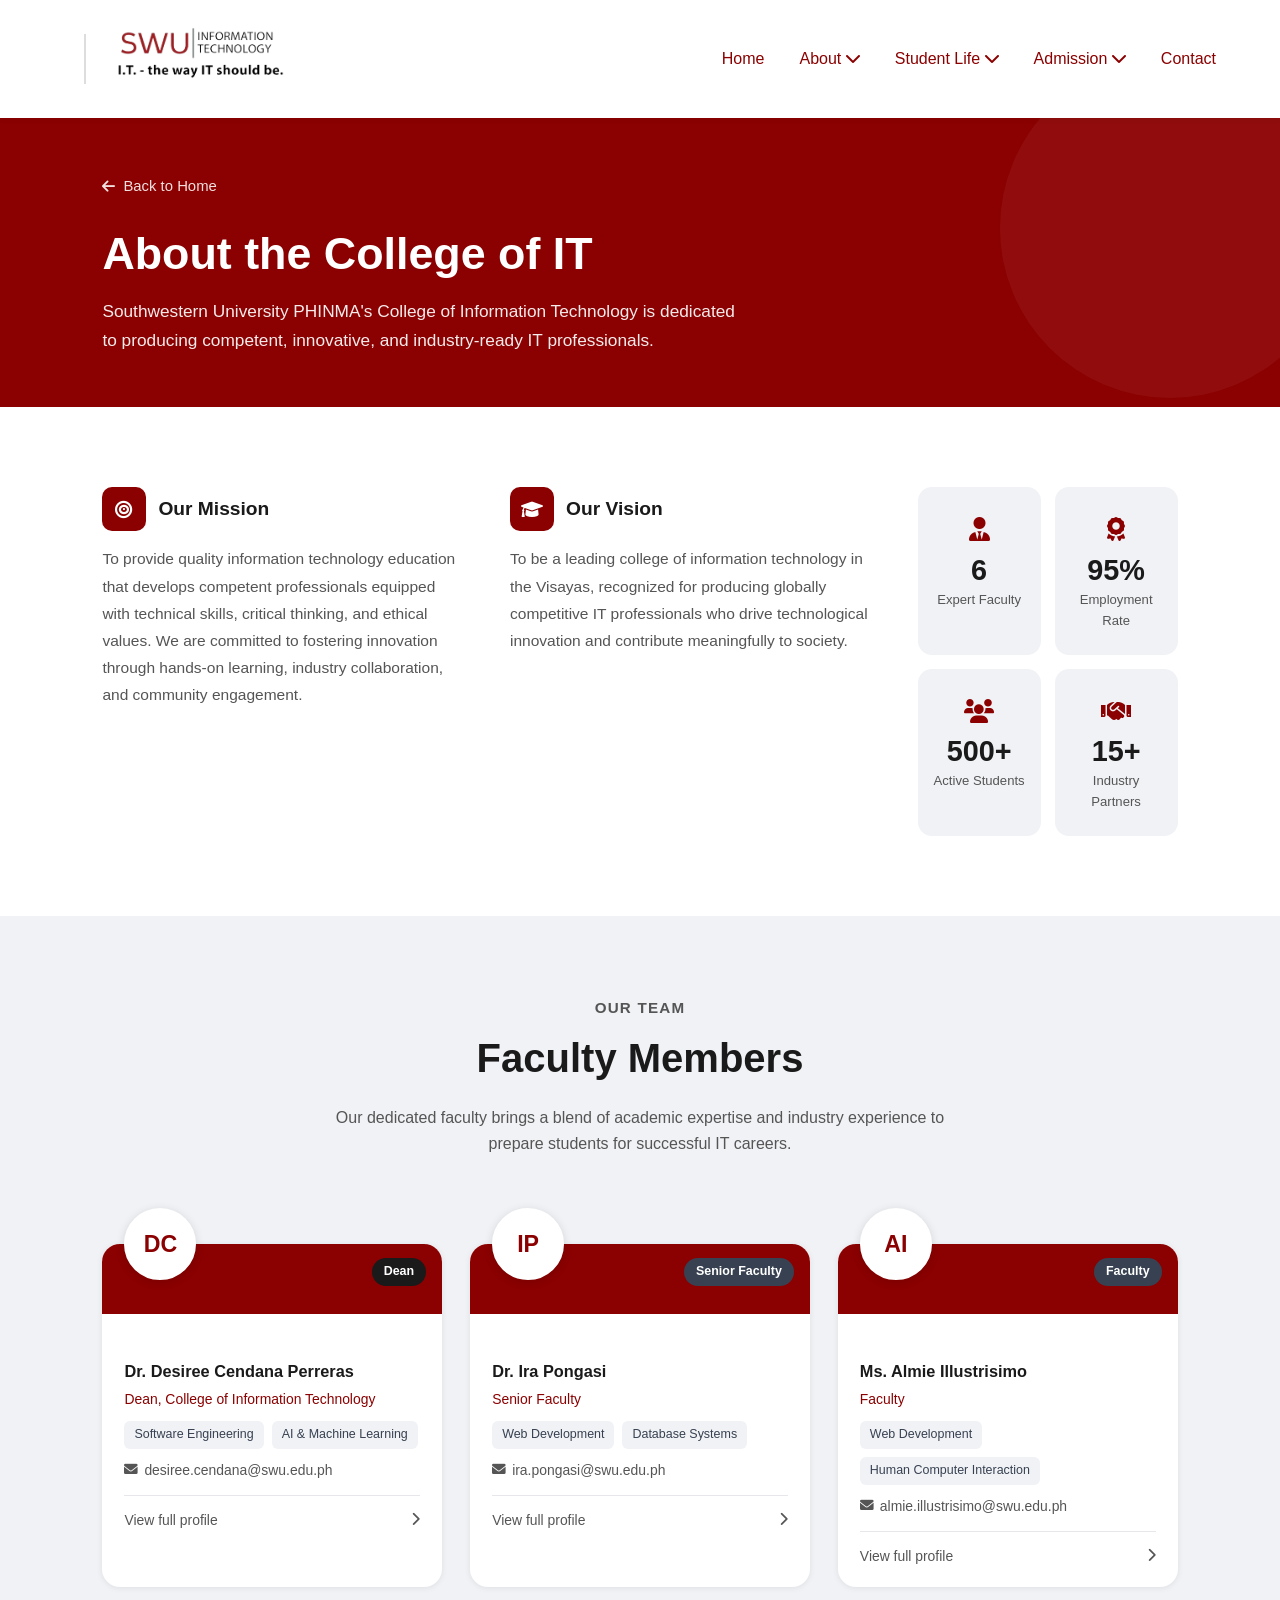
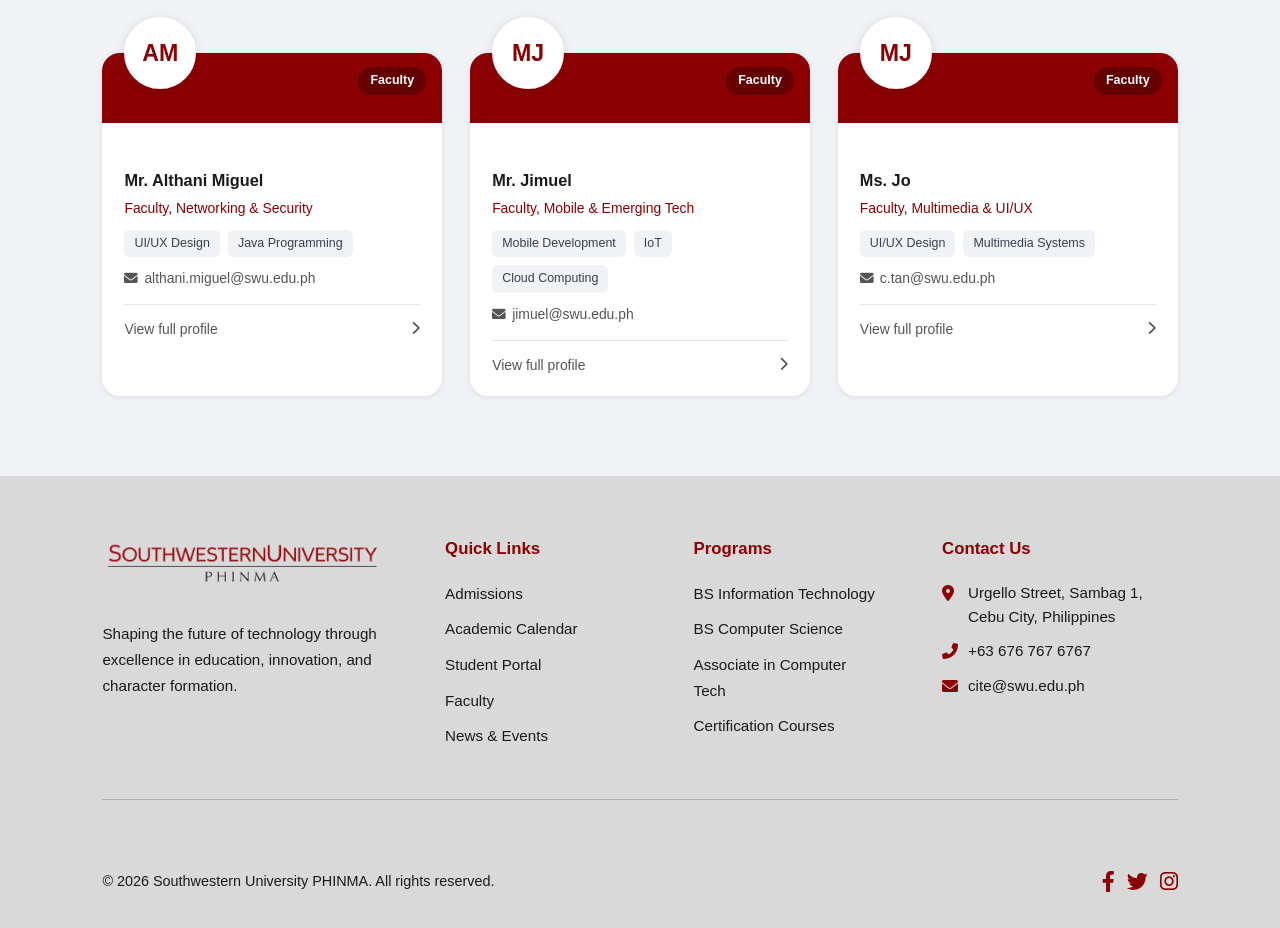
==== commit 100ed207: "added about-swu-it and fixed styles and js" ====
--- a/pages/about-swu-it.html
+++ b/pages/about-swu-it.html
@@ -10,15 +10,16 @@
 </head>
 <body>
 
+    <!-- HEADER -->
     <header>
         <div class="logo-container">
             <a href="https://swu.phinma.edu.ph/" target="_blank" class="logo">
-                <img src="../assets/images/branding/logos/university_banner.swu.png" alt="Southwestern University PHINMA Logo" class="logo-img">
+                <!--<img src="../assets/images/branding/logos/university_banner.swu.png" alt="Southwestern University PHINMA Logo" class="logo-img">-->
             </a>
             <div class="logo-divider"></div>
             <div class="logo it-logo">
                 <a href="#">
-                <img src="../assets/images/branding/logos/it_banner.swu.png" alt="SWU Information Technology" class="it-logo-img">
+                    <img src="../assets/images/branding/logos/it_banner.swu.png" alt="SWU Information Technology" class="it-logo-img">
                 </a>
             </div>
         </div>
@@ -48,52 +49,281 @@
                         <li><a href="#">Tuition Fees</a></li>
                     </ul>
                 </li>
-                <li><a href="../index.html#footer">Contact</a></li>
+                <li><a href="contact.html">Contact</a></li>
             </ul>
         </nav>
     </header>
 
-    <section class="section-padding">
+    <!-- HERO BANNER -->
+    <section class="about-hero">
+        <a href="../index.html" class="about-back-link">
+            <i class="fas fa-arrow-left"></i> Back to Home
+        </a>
+        <h1>About the College of IT</h1>
+        <p>Southwestern University PHINMA's College of Information Technology is dedicated to producing competent, innovative, and industry-ready IT professionals.</p>
+    </section>
+
+    <!-- MISSION / VISION / STATS -->
+    <section class="section-padding about-mv-section">
+        <div class="about-mv-grid">
+
+            <div class="about-mv-card">
+                <h3 class="about-mv-title">
+                    <span class="about-mv-icon"><i class="fas fa-bullseye"></i></span>
+                    Our Mission
+                </h3>
+                <p>To provide quality information technology education that develops competent professionals equipped with technical skills, critical thinking, and ethical values. We are committed to fostering innovation through hands-on learning, industry collaboration, and community engagement.</p>
+            </div>
+
+            <div class="about-mv-card">
+                <h3 class="about-mv-title">
+                    <span class="about-mv-icon"><i class="fas fa-graduation-cap"></i></span>
+                    Our Vision
+                </h3>
+                <p>To be a leading college of information technology in the Visayas, recognized for producing globally competitive IT professionals who drive technological innovation and contribute meaningfully to society.</p>
+            </div>
+
+            <div class="about-stats-grid">
+                <div class="about-stat-card">
+                    <div class="about-stat-icon"><i class="fas fa-user-tie"></i></div>
+                    <div class="about-stat-number">6</div>
+                    <div class="about-stat-label">Expert Faculty</div>
+                </div>
+                <div class="about-stat-card">
+                    <div class="about-stat-icon"><i class="fas fa-award"></i></div>
+                    <div class="about-stat-number">95%</div>
+                    <div class="about-stat-label">Employment Rate</div>
+                </div>
+                <div class="about-stat-card">
+                    <div class="about-stat-icon"><i class="fas fa-users"></i></div>
+                    <div class="about-stat-number">500+</div>
+                    <div class="about-stat-label">Active Students</div>
+                </div>
+                <div class="about-stat-card">
+                    <div class="about-stat-icon"><i class="fas fa-handshake"></i></div>
+                    <div class="about-stat-number">15+</div>
+                    <div class="about-stat-label">Industry Partners</div>
+                </div>
+            </div>
+
+        </div>
+    </section>
+
+    <!-- FACULTY SECTION -->
+    <section class="section-padding bg-gray" id="faculty-section">
         <div class="section-header text-center">
-            <h2>About SWU-IT</h2>
-            <p>Learn more about our College of Information Technology and what makes us unique.</p>
-        </div>
-
-        <div style="text-align: center; padding: 100px 20px;">
-            <i class="fas fa-university" style="font-size: 5rem; color: var(--primary-red); margin-bottom: 30px;"></i>
-            <h2 style="font-size: 2rem; margin-bottom: 20px; color: var(--text-dark);">Page Coming Soon</h2>
-            <p style="color: var(--text-gray); font-size: 1.1rem; margin-bottom: 40px; max-width: 600px; margin-left: auto; margin-right: auto;">
-                We're currently crafting a comprehensive overview of our College of Information Technology, 
-                including our history, mission, vision, faculty profiles, and academic programs. 
-                Stay tuned for detailed information about what makes SWU-IT the premier choice for aspiring tech professionals.
-            </p>
-            <a href="../index.html" class="btn-red">
-                <i class="fas fa-arrow-left"></i> Back to Home
-            </a>
+            <p class="faculty-section-label">Our Team</p>
+            <h2>Faculty Members</h2>
+            <p>Our dedicated faculty brings a blend of academic expertise and industry experience to prepare students for successful IT careers.</p>
+        </div>
+
+        <div class="faculty-grid">
+
+            <div class="faculty-card" data-faculty="santos">
+                <div class="faculty-card-header">
+                    <div class="faculty-avatar">
+                        <img src="../assets/images/faculty/r-santos.jpg" alt="Dr. Ricardo M. Santos"
+                             onerror="this.style.display='none';this.nextElementSibling.style.display='flex';">
+                        <span class="faculty-initials" style="display:none;">DC</span>
+                    </div>
+                    <span class="faculty-role-badge badge-dean">Dean</span>
+                </div>
+                <div class="faculty-card-body">
+                    <h4>Dr. Desiree Cendana Perreras</h4>
+                    <div class="faculty-position">Dean, College of Information Technology</div>
+                    <div class="tag-container faculty-tags">
+                        <span>Software Engineering</span>
+                        <span>AI &amp; Machine Learning</span>
+                    </div>
+                    <div class="faculty-email-row"><i class="fas fa-envelope"></i> desiree.cendana@swu.edu.ph</div>
+                    <div class="faculty-view-profile"><span>View full profile</span><i class="fas fa-chevron-right"></i></div>
+                </div>
+            </div>
+
+            <div class="faculty-card" data-faculty="reyes">
+                <div class="faculty-card-header">
+                    <div class="faculty-avatar">
+                        <img src="../assets/images/faculty/m-reyes.jpg" alt="Prof. Maria Elena C. Reyes"
+                             onerror="this.style.display='none';this.nextElementSibling.style.display='flex';">
+                        <span class="faculty-initials" style="display:none;">IP</span>
+                    </div>
+                    <span class="faculty-role-badge badge-depthead">Senior Faculty</span>
+                </div>
+                <div class="faculty-card-body">
+                    <h4>Dr. Ira Pongasi</h4>
+                    <div class="faculty-position">Senior Faculty</div>
+                    <div class="tag-container faculty-tags">
+                        <span>Web Development</span>
+                        <span>Database Systems</span>
+                    </div>
+                    <div class="faculty-email-row"><i class="fas fa-envelope"></i> ira.pongasi@swu.edu.ph</div>
+                    <div class="faculty-view-profile"><span>View full profile</span><i class="fas fa-chevron-right"></i></div>
+                </div>
+            </div>
+
+            <div class="faculty-card" data-faculty="delacruz">
+                <div class="faculty-card-header">
+                    <div class="faculty-avatar">
+                        <img src="../assets/images/faculty/j-delacruz.jpg" alt="Prof. Juan Carlos B. Dela Cruz"
+                             onerror="this.style.display='none';this.nextElementSibling.style.display='flex';">
+                        <span class="faculty-initials" style="display:none;">AI</span>
+                    </div>
+                    <span class="faculty-role-badge badge-senior">Faculty</span>
+                </div>
+                <div class="faculty-card-body">
+                    <h4>Ms. Almie Illustrisimo</h4>
+                    <div class="faculty-position">Faculty</div>
+                    <div class="tag-container faculty-tags">
+                        <span>Web Development</span>
+                        <span>Human Computer Interaction</span>
+                    </div>
+                    <div class="faculty-email-row"><i class="fas fa-envelope"></i> almie.illustrisimo@swu.edu.ph</div>
+                    <div class="faculty-view-profile"><span>View full profile</span><i class="fas fa-chevron-right"></i></div>
+                </div>
+            </div>
+
+            <div class="faculty-card" data-faculty="lim">
+                <div class="faculty-card-header">
+                    <div class="faculty-avatar">
+                        <img src="../assets/images/faculty/a-lim.jpg" alt="Prof. Angela T. Lim"
+                             onerror="this.style.display='none';this.nextElementSibling.style.display='flex';">
+                        <span class="faculty-initials" style="display:none;">AM</span>
+                    </div>
+                    <span class="faculty-role-badge badge-faculty">Faculty</span>
+                </div>
+                <div class="faculty-card-body">
+                    <h4>Mr. Althani Miguel</h4>
+                    <div class="faculty-position">Faculty, Networking &amp; Security</div>
+                    <div class="tag-container faculty-tags">
+                        <span>UI/UX Design</span>
+                        <span>Java Programming</span>
+                    </div>
+                    <div class="faculty-email-row"><i class="fas fa-envelope"></i> althani.miguel@swu.edu.ph</div>
+                    <div class="faculty-view-profile"><span>View full profile</span><i class="fas fa-chevron-right"></i></div>
+                </div>
+            </div>
+
+            <div class="faculty-card" data-faculty="garcia">
+                <div class="faculty-card-header">
+                    <div class="faculty-avatar">
+                        <img src="../assets/images/faculty/m-garcia.jpg" alt="Prof. Mark Anthony R. Garcia"
+                             onerror="this.style.display='none';this.nextElementSibling.style.display='flex';">
+                        <span class="faculty-initials" style="display:none;">MJ</span>
+                    </div>
+                    <span class="faculty-role-badge badge-faculty">Faculty</span>
+                </div>
+                <div class="faculty-card-body">
+                    <h4>Mr. Jimuel</h4>
+                    <div class="faculty-position">Faculty, Mobile &amp; Emerging Tech</div>
+                    <div class="tag-container faculty-tags">
+                        <span>Mobile Development</span>
+                        <span>IoT</span>
+                        <span>Cloud Computing</span>
+                    </div>
+                    <div class="faculty-email-row"><i class="fas fa-envelope"></i> jimuel@swu.edu.ph</div>
+                    <div class="faculty-view-profile"><span>View full profile</span><i class="fas fa-chevron-right"></i></div>
+                </div>
+            </div>
+
+            <div class="faculty-card" data-faculty="tan">
+                <div class="faculty-card-header">
+                    <div class="faculty-avatar">
+                        <img src="../assets/images/faculty/c-tan.jpg" alt="Prof. Christine Joy S. Tan"
+                             onerror="this.style.display='none';this.nextElementSibling.style.display='flex';">
+                        <span class="faculty-initials" style="display:none;">MJ</span>
+                    </div>
+                    <span class="faculty-role-badge badge-faculty">Faculty</span>
+                </div>
+                <div class="faculty-card-body">
+                    <h4>Ms. Jo</h4>
+                    <div class="faculty-position">Faculty, Multimedia &amp; UI/UX</div>
+                    <div class="tag-container faculty-tags">
+                        <span>UI/UX Design</span>
+                        <span>Multimedia Systems</span>
+                    </div>
+                    <div class="faculty-email-row"><i class="fas fa-envelope"></i> c.tan@swu.edu.ph</div>
+                    <div class="faculty-view-profile"><span>View full profile</span><i class="fas fa-chevron-right"></i></div>
+                </div>
+            </div>
+
         </div>
     </section>
 
-    <!-- Footer Section -->
+    <!-- FACULTY MODAL -->
+    <div id="facultyModal" class="modal">
+        <div class="modal-content faculty-modal-content">
+
+            <!-- Top bar: name + close button -->
+            <div class="faculty-modal-topbar">
+                <span id="modalTopName"></span>
+                <span class="close-btn" id="closeFacultyModal">&times;</span>
+            </div>
+
+            <!-- Profile header: avatar + name block -->
+            <div class="faculty-modal-profile-header">
+                <!-- Avatar — img tries photo, span shows initials as fallback -->
+                <div class="faculty-modal-avatar" id="modalFacultyAvatar">
+                    <img src="" alt=""
+                         style="display:none; width:100%; height:100%; object-fit:cover; border-radius:50%;">
+                    <span style="display:none;"></span>
+                </div>
+                <div class="faculty-modal-name-block">
+                    <span class="faculty-modal-role-badge" id="modalFacultyRoleBadge"></span>
+                    <h2 id="modalFacultyName"></h2>
+                    <div class="faculty-modal-position" id="modalFacultyTitle"></div>
+                </div>
+            </div>
+
+            <!-- Email row -->
+            <div class="faculty-modal-email-row">
+                <i class="fas fa-envelope"></i>
+                <span id="modalFacultyEmail"></span>
+            </div>
+
+            <!-- Body -->
+            <div class="modal-body faculty-modal-body">
+                <div class="faculty-modal-section">
+                    <h3>Biography</h3>
+                    <p id="modalFacultyBio"></p>
+                </div>
+                <div class="faculty-modal-section">
+                    <h3>Education</h3>
+                    <div class="faculty-modal-edu-box">
+                        <i class="fas fa-graduation-cap"></i>
+                        <span id="modalFacultyEducation"></span>
+                    </div>
+                </div>
+                <div class="faculty-modal-section">
+                    <h3>Areas of Specialization</h3>
+                    <div class="faculty-modal-spec-tags" id="modalFacultySpecialization"></div>
+                </div>
+                <div class="faculty-modal-section">
+                    <h3>Courses Taught</h3>
+                    <ul class="faculty-modal-courses" id="modalFacultyCourses"></ul>
+                </div>
+            </div>
+
+        </div>
+    </div>
+
+    <!-- FOOTER -->
     <footer class="footer" id="footer">
         <div class="footer-content">
-            <!-- Footer Main - Four Columns -->
             <div class="footer-main">
                 <div class="footer-column footer-brand">
                     <img src="../assets/images/branding/logos/university_banner.swu.png" alt="Southwestern University PHINMA Logo" class="footer-logo-img">
                     <p class="footer-description">Shaping the future of technology through excellence in education, innovation, and character formation.</p>
                 </div>
-
                 <div class="footer-column">
                     <h3>Quick Links</h3>
                     <ul>
                         <li><a href="#admissions">Admissions</a></li>
                         <li><a href="#calendar">Academic Calendar</a></li>
                         <li><a href="#portal">Student Portal</a></li>
-                        <li><a href="#faculty">Faculty</a></li>
-                        <li><a href="#news">News & Events</a></li>
-                    </ul>
-                </div>
-
+                        <li><a href="#faculty-section">Faculty</a></li>
+                        <li><a href="#news">News &amp; Events</a></li>
+                    </ul>
+                </div>
                 <div class="footer-column">
                     <h3>Programs</h3>
                     <ul>
@@ -103,7 +333,6 @@
                         <li><a href="#certification">Certification Courses</a></li>
                     </ul>
                 </div>
-
                 <div class="footer-column">
                     <h3>Contact Us</h3>
                     <ul class="contact-list">
@@ -113,8 +342,6 @@
                     </ul>
                 </div>
             </div>
-
-            <!-- Footer Bottom - Copyright and Social -->
             <div class="footer-bottom">
                 <p>&copy; 2026 Southwestern University PHINMA. All rights reserved.</p>
                 <div class="social-icons">
@@ -128,4 +355,4 @@
 
     <script src="../assets/js/script.js"></script>
 </body>
-</html>
+</html>
--- a/assets/css/style.css
+++ b/assets/css/style.css
@@ -2199,4 +2199,411 @@
         bottom: 10px;
         font-size: 0.9rem;
     }
-}+}
+/* ============================================================
+   ABOUT SWU-IT PAGE STYLES
+   ============================================================ */
+ 
+/* --- Hero Banner --- */
+.about-hero {
+    background: var(--primary-red);
+    color: #fff;
+    padding: 56px 8% 52px;
+    position: relative;
+    overflow: hidden;
+}
+.about-hero::after {
+    content: '';
+    position: absolute;
+    right: -60px; top: -60px;
+    width: 340px; height: 340px;
+    border-radius: 50%;
+    background: rgba(255,255,255,0.05);
+    pointer-events: none;
+}
+.about-back-link {
+    display: inline-flex;
+    align-items: center;
+    gap: 8px;
+    color: #fff;
+    text-decoration: none;
+    font-size: 0.93rem;
+    margin-bottom: 28px;
+    opacity: 0.88;
+    transition: opacity 0.2s;
+}
+.about-back-link:hover { opacity: 1; }
+.about-hero h1 {
+    font-size: 2.8rem;
+    font-weight: 700;
+    margin-bottom: 16px;
+    line-height: 1.2;
+}
+.about-hero p {
+    font-size: 1.08rem;
+    max-width: 640px;
+    opacity: 0.92;
+    line-height: 1.7;
+}
+ 
+/* --- Mission / Vision / Stats Layout --- */
+.about-mv-section { background: #fff; }
+.about-mv-grid {
+    display: grid;
+    grid-template-columns: 1fr 1fr auto;
+    gap: 48px;
+    align-items: start;
+}
+.about-mv-title {
+    font-size: 1.2rem;
+    font-weight: 700;
+    margin-bottom: 14px;
+    color: var(--text-dark);
+    display: flex;
+    align-items: center;
+    gap: 12px;
+}
+.about-mv-icon {
+    display: inline-flex;
+    align-items: center;
+    justify-content: center;
+    width: 44px; height: 44px;
+    background: var(--primary-red);
+    color: #fff;
+    border-radius: 10px;
+    font-size: 1.1rem;
+    flex-shrink: 0;
+}
+.about-mv-card p {
+    color: var(--text-gray);
+    line-height: 1.75;
+    font-size: 0.97rem;
+}
+ 
+/* Stats 2x2 grid */
+.about-stats-grid {
+    display: grid;
+    grid-template-columns: 1fr 1fr;
+    gap: 14px;
+    width: 260px;
+}
+.about-stat-card {
+    background: #f0f2f5;
+    border-radius: 14px;
+    padding: 24px 12px;
+    text-align: center;
+}
+.about-stat-icon {
+    font-size: 1.5rem;
+    color: var(--primary-red);
+    margin-bottom: 6px;
+}
+.about-stat-number {
+    font-size: 1.8rem;
+    font-weight: 700;
+    color: var(--text-dark);
+    line-height: 1;
+    margin-bottom: 4px;
+}
+.about-stat-label {
+    font-size: 0.82rem;
+    color: var(--text-gray);
+}
+ 
+/* --- Faculty Section Label --- */
+.faculty-section-label {
+    font-size: 0.95rem;
+    font-weight: 600;
+    color: var(--primary-red);
+    text-transform: uppercase;
+    letter-spacing: 0.08em;
+    margin-bottom: 6px !important;
+}
+ 
+/* --- Faculty Card Grid --- */
+.faculty-grid {
+    display: grid;
+    grid-template-columns: repeat(3, 1fr);
+    gap: 28px;
+    margin-top: 20px;
+}
+ 
+/* Card wrapper — extra top margin for the floating avatar */
+.faculty-card {
+    background: #fff;
+    border-radius: 18px;
+    overflow: visible;
+    box-shadow: 0 1px 6px rgba(0,0,0,0.08);
+    cursor: pointer;
+    transition: box-shadow 0.25s, transform 0.25s;
+    position: relative;
+    margin-top: 38px;
+}
+.faculty-card:hover {
+    box-shadow: 0 10px 36px rgba(0,0,0,0.14);
+    transform: translateY(-4px);
+}
+ 
+/* Red card header strip */
+.faculty-card-header {
+    background: var(--primary-red);
+    border-radius: 18px 18px 0 0;
+    padding: 22px 20px 16px;
+    min-height: 70px;
+    position: relative;
+}
+ 
+/* Floating avatar circle */
+.faculty-avatar {
+    width: 72px; height: 72px;
+    border-radius: 50%;
+    background: #fff;
+    color: var(--primary-red);
+    display: flex;
+    align-items: center;
+    justify-content: center;
+    position: absolute;
+    top: -36px;
+    left: 22px;
+    border: 4px solid #fff;
+    box-shadow: 0 2px 10px rgba(0,0,0,0.13);
+    overflow: hidden;
+    flex-shrink: 0;
+}
+.faculty-avatar img {
+    width: 100%; height: 100%;
+    object-fit: cover;
+    border-radius: 50%;
+}
+.faculty-initials {
+    font-size: 1.45rem;
+    font-weight: 700;
+    color: var(--primary-red);
+    display: flex;
+    align-items: center;
+    justify-content: center;
+    width: 100%; height: 100%;
+}
+ 
+/* Role badge top-right of header */
+.faculty-role-badge {
+    position: absolute;
+    top: 14px; right: 16px;
+    color: #fff;
+    font-size: 0.78rem;
+    font-weight: 600;
+    padding: 4px 12px;
+    border-radius: 20px;
+}
+.badge-dean     { background: #1a1a1a; }
+.badge-depthead { background: #374151; }
+.badge-senior   { background: #374151; }
+.badge-faculty  { background: rgba(0,0,0,0.28); }
+ 
+/* Card body */
+.faculty-card-body {
+    padding: 44px 22px 20px;
+}
+.faculty-card-body h4 {
+    font-size: 1.02rem;
+    font-weight: 700;
+    margin-bottom: 4px;
+    color: var(--text-dark);
+}
+.faculty-position {
+    color: var(--primary-red);
+    font-size: 0.87rem;
+    font-weight: 500;
+    margin-bottom: 10px;
+}
+.faculty-tags span {
+    background: #f0f2f5 !important;
+    color: #374151 !important;
+    font-size: 0.78rem !important;
+    padding: 4px 10px !important;
+    border-radius: 6px !important;
+}
+.faculty-email-row {
+    color: var(--text-gray);
+    font-size: 0.87rem;
+    margin: 10px 0 14px;
+    display: flex;
+    align-items: center;
+    gap: 6px;
+}
+.faculty-email-row i { font-size: 0.85rem; }
+.faculty-view-profile {
+    display: flex;
+    align-items: center;
+    justify-content: space-between;
+    border-top: 1px solid #e5e7eb;
+    padding-top: 13px;
+    color: var(--text-gray);
+    font-size: 0.87rem;
+    transition: color 0.2s;
+}
+.faculty-card:hover .faculty-view-profile { color: var(--primary-red); }
+ 
+/* --- Faculty Modal --- */
+.faculty-modal-content {
+    max-width: 640px !important;
+    border-radius: 20px !important;
+    overflow: hidden !important;
+    padding: 0 !important;
+}
+.faculty-modal-topbar {
+    display: flex;
+    align-items: center;
+    justify-content: space-between;
+    padding: 18px 26px 14px;
+    border-bottom: 1px solid #e5e7eb;
+    font-size: 1rem;
+    font-weight: 700;
+    color: var(--text-dark);
+}
+/* Override the default .close-btn position inside modal topbar */
+.faculty-modal-topbar .close-btn {
+    position: static !important;
+    font-size: 1.6rem;
+    color: var(--text-gray);
+    cursor: pointer;
+    transition: color 0.2s;
+    line-height: 1;
+}
+.faculty-modal-topbar .close-btn:hover { color: var(--primary-red); }
+ 
+.faculty-modal-profile-header {
+    display: flex;
+    align-items: center;
+    gap: 20px;
+    padding: 22px 26px 16px;
+}
+.faculty-modal-avatar {
+    width: 82px; height: 82px;
+    border-radius: 50%;
+    background: var(--primary-red);
+    color: #fff;
+    font-size: 1.8rem;
+    font-weight: 700;
+    display: flex;
+    align-items: center;
+    justify-content: center;
+    flex-shrink: 0;
+    overflow: hidden;
+    border: 3px solid var(--primary-red);
+}
+.faculty-modal-role-badge {
+    display: inline-block;
+    background: var(--primary-red);
+    color: #fff;
+    font-size: 0.78rem;
+    font-weight: 600;
+    padding: 3px 12px;
+    border-radius: 20px;
+    margin-bottom: 8px;
+}
+.faculty-modal-name-block h2 {
+    font-size: 1.25rem;
+    font-weight: 700;
+    margin-bottom: 4px;
+    color: var(--text-dark);
+}
+.faculty-modal-position {
+    font-size: 0.9rem;
+    color: var(--primary-red);
+    font-weight: 500;
+}
+.faculty-modal-email-row {
+    display: flex;
+    align-items: center;
+    gap: 10px;
+    background: #f0f2f5;
+    border-radius: 10px;
+    padding: 12px 20px;
+    margin: 0 26px 20px;
+    font-size: 0.92rem;
+    color: var(--text-dark);
+}
+.faculty-modal-email-row i { color: var(--primary-red); }
+.faculty-modal-body { padding: 0 26px 28px !important; }
+.faculty-modal-section { margin-bottom: 20px; }
+.faculty-modal-section h3 {
+    font-size: 1rem;
+    font-weight: 700;
+    margin-bottom: 10px;
+    color: var(--text-dark);
+}
+.faculty-modal-section p {
+    color: #444;
+    line-height: 1.7;
+    font-size: 0.94rem;
+}
+.faculty-modal-edu-box {
+    background: #f0f2f5;
+    border-radius: 10px;
+    padding: 12px 16px;
+    display: flex;
+    align-items: center;
+    gap: 10px;
+    font-size: 0.92rem;
+    color: var(--text-dark);
+}
+.faculty-modal-edu-box i { color: var(--primary-red); }
+.faculty-modal-spec-tags {
+    display: flex;
+    flex-wrap: wrap;
+    gap: 8px;
+}
+.faculty-modal-spec-tags span {
+    background: var(--primary-red);
+    color: #fff;
+    font-size: 0.83rem;
+    font-weight: 600;
+    padding: 6px 16px;
+    border-radius: 20px;
+}
+.faculty-modal-courses {
+    list-style: none;
+    padding: 0; margin: 0;
+}
+.faculty-modal-courses li {
+    display: flex;
+    align-items: center;
+    gap: 10px;
+    padding: 9px 0;
+    font-size: 0.92rem;
+    color: #444;
+    border-bottom: 1px solid #e5e7eb;
+}
+.faculty-modal-courses li:last-child { border-bottom: none; }
+.faculty-modal-courses li i {
+    color: var(--primary-red);
+    font-size: 0.88rem;
+}
+ 
+/* --- Responsive --- */
+@media (max-width: 1024px) {
+    .about-mv-grid { grid-template-columns: 1fr 1fr; }
+    .about-stats-grid {
+        grid-column: span 2;
+        grid-template-columns: repeat(4, 1fr);
+        width: 100%;
+    }
+    .faculty-grid { grid-template-columns: repeat(2, 1fr); }
+}
+@media (max-width: 768px) {
+    .about-hero { padding: 40px 5%; }
+    .about-hero h1 { font-size: 2rem; }
+    .about-mv-grid { grid-template-columns: 1fr; }
+    .about-stats-grid {
+        grid-column: span 1;
+        grid-template-columns: repeat(2, 1fr);
+        width: 100%;
+    }
+    .faculty-grid { grid-template-columns: 1fr 1fr; }
+}
+@media (max-width: 540px) {
+    .faculty-grid { grid-template-columns: 1fr; }
+    .faculty-modal-content { width: 95% !important; margin: 10% auto !important; }
+}
+ 
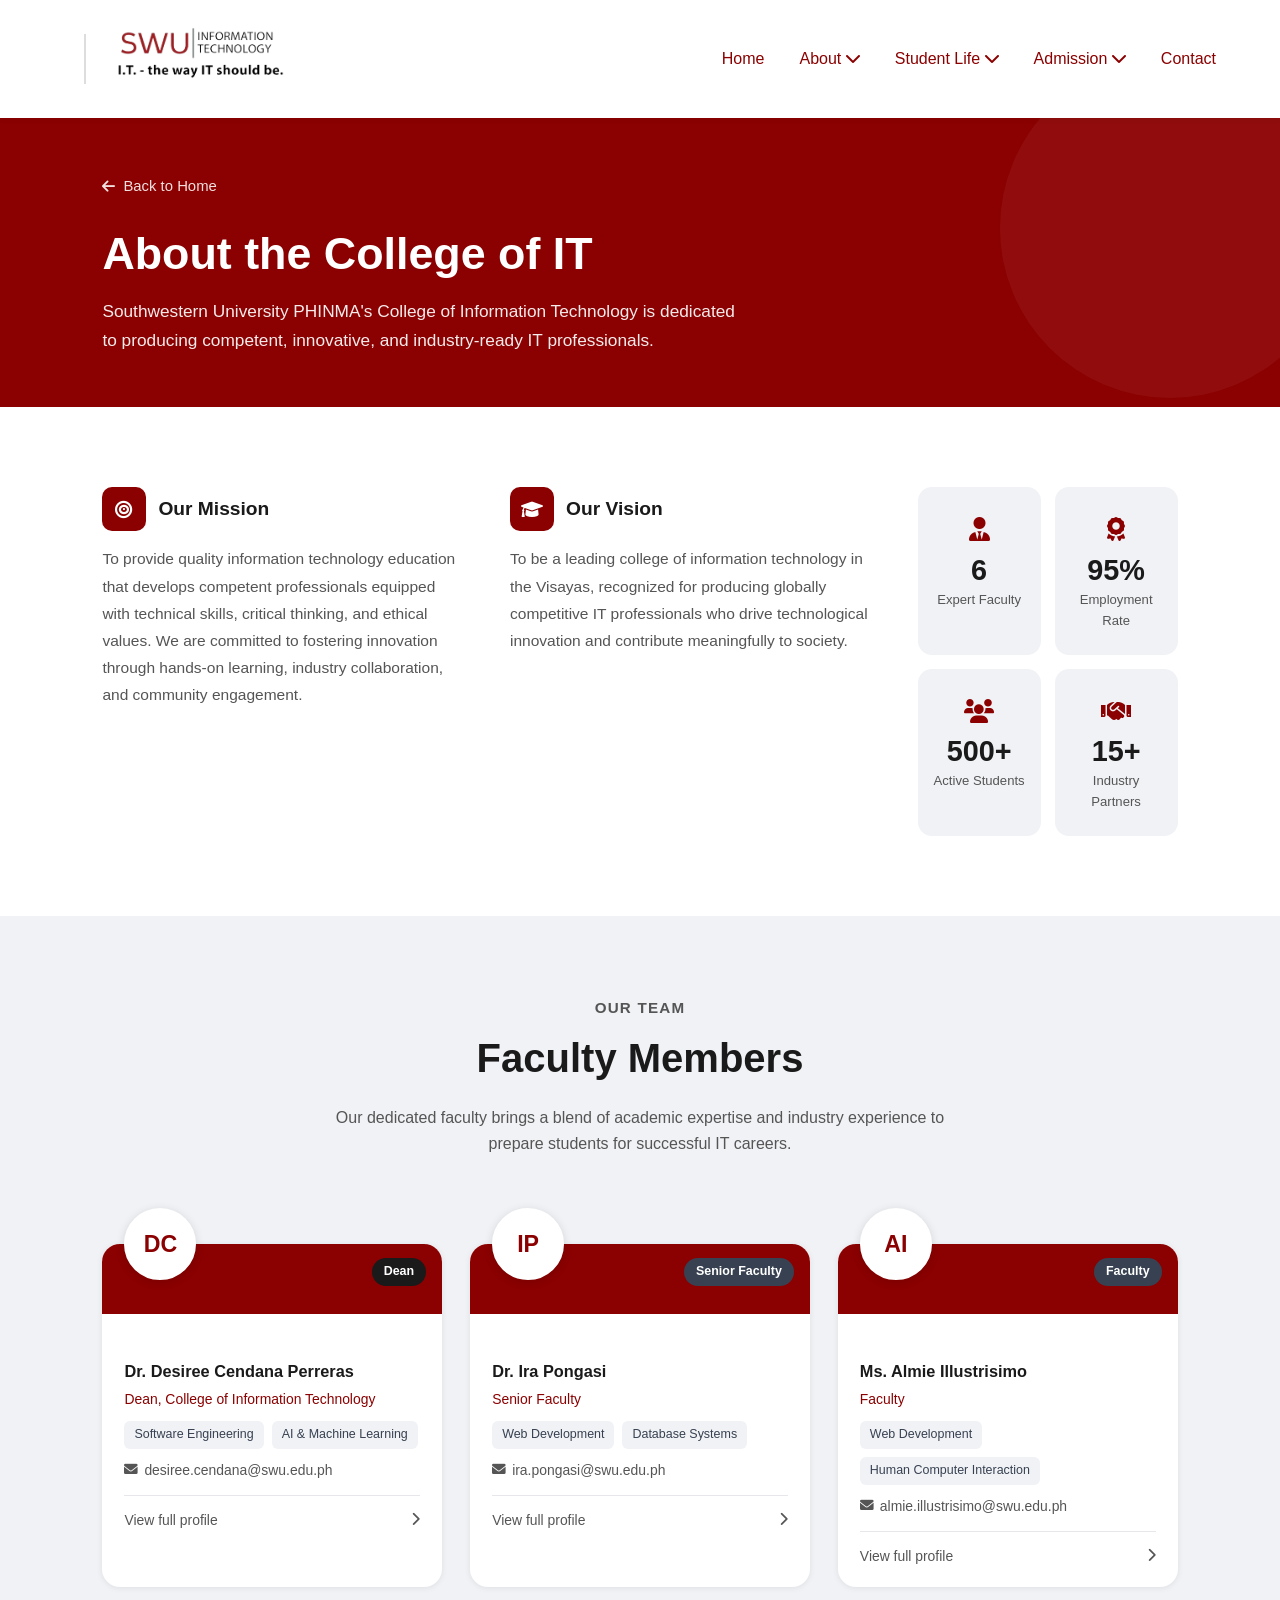
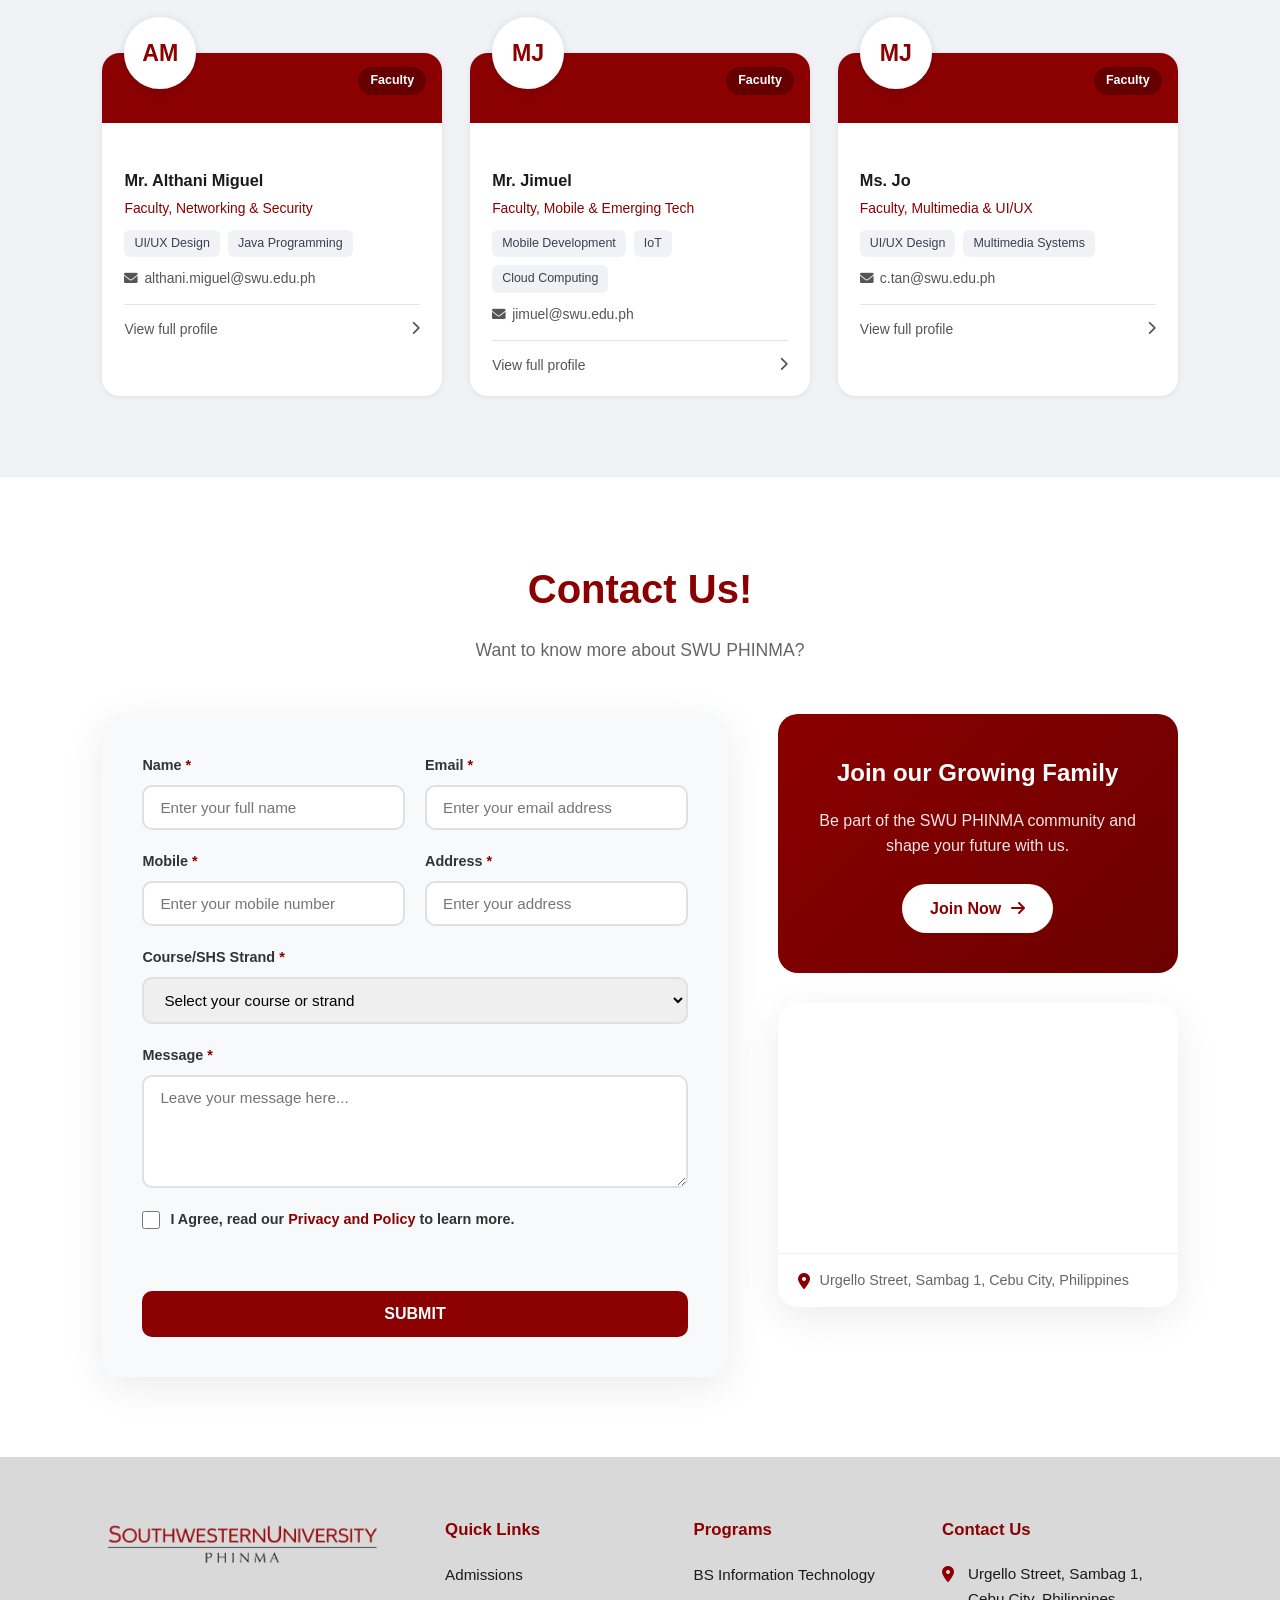
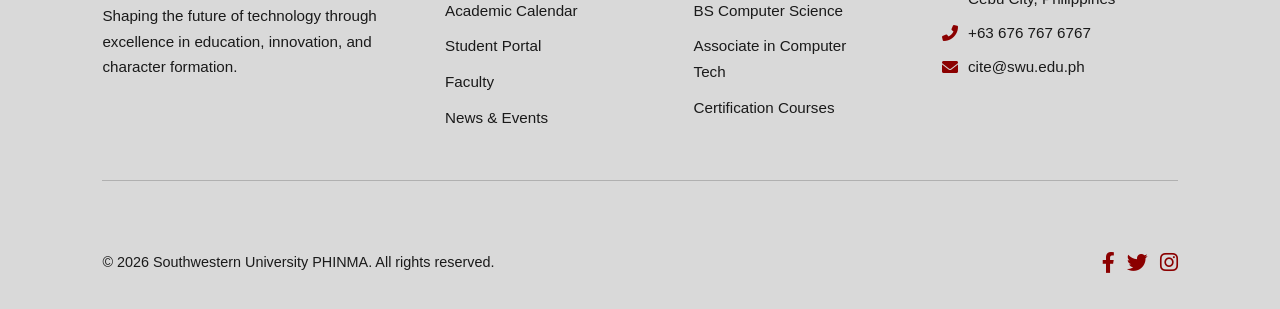
==== commit c081baeb: "a lot of changes" ====
--- a/pages/about-swu-it.html
+++ b/pages/about-swu-it.html
@@ -18,7 +18,7 @@
             </a>
             <div class="logo-divider"></div>
             <div class="logo it-logo">
-                <a href="#">
+                <a href="../index.html">
                     <img src="../assets/images/branding/logos/it_banner.swu.png" alt="SWU Information Technology" class="it-logo-img">
                 </a>
             </div>
@@ -38,7 +38,7 @@
                     <a href="#">Student Life <i class="fas fa-chevron-down"></i></a>
                     <ul class="dropdown-menu">
                         <li><a href="../index.html#student-outputs-section">Student Outputs</a></li>
-                        <li><a href="organizations.html">Organizations</a></li>
+                        <li><a href="organizations.html">Organizations & Events</a></li>
                     </ul>
                 </li>
                 <li class="dropdown">
@@ -306,6 +306,126 @@
         </div>
     </div>
 
+        <!-- Contact Form Section -->
+<section class="contact-form-section" id="contact-section">
+    <div class="contact-container">
+        <div class="contact-header">
+            <h2>Contact Us!</h2>
+            <p>Want to know more about SWU PHINMA?</p>
+        </div>
+        
+        <div class="contact-grid">
+            <!-- Form Column -->
+            <div class="contact-form-col">
+                <form id="contactForm" class="contact-form">
+                    <div class="form-row">
+                        <div class="form-group">
+                            <label for="fullName">Name <span class="required">*</span></label>
+                            <input type="text" id="fullName" name="fullName" placeholder="Enter your full name" required>
+                        </div>
+                        <div class="form-group">
+                            <label for="email">Email <span class="required">*</span></label>
+                            <input type="email" id="email" name="email" placeholder="Enter your email address" required>
+                        </div>
+                    </div>
+                    
+                    <div class="form-row">
+                        <div class="form-group">
+                            <label for="mobile">Mobile <span class="required">*</span></label>
+                            <input type="tel" id="mobile" name="mobile" placeholder="Enter your mobile number" required>
+                        </div>
+                        <div class="form-group">
+                            <label for="address">Address <span class="required">*</span></label>
+                            <input type="text" id="address" name="address" placeholder="Enter your address" required>
+                        </div>
+                    </div>
+                    
+                    <div class="form-group">
+                        <label for="course">Course/SHS Strand <span class="required">*</span></label>
+                        <select id="course" name="course" required>
+                            <option value="">Select your course or strand</option>
+                            <option value="BS Information Technology">BS Information Technology</option>
+                            <option value="BS Computer Science">BS Computer Science</option>
+                            <option value="Associate in Computer Technology">Associate in Computer Technology</option>
+                            <option value="STEM Strand">STEM Strand</option>
+                            <option value="ABM Strand">ABM Strand</option>
+                            <option value="GAS Strand">GAS Strand</option>
+                            <option value="HUMSS Strand">HUMSS Strand</option>
+                            <option value="Other">Other</option>
+                        </select>
+                    </div>
+                    
+                    <div class="form-group">
+                        <label for="message">Message <span class="required">*</span></label>
+                        <textarea id="message" name="message" rows="5" placeholder="Leave your message here..." required></textarea>
+                    </div>
+                    
+                    <div class="form-group checkbox-group">
+                        <label class="checkbox-label">
+                            <input type="checkbox" id="privacyConsent" required>
+                            <span>I Agree, read our <a href="https://swu.phinma.edu.ph/privacy-policy/" target="_blank">Privacy and Policy</a> to learn more.</span>
+                        </label>
+                    </div>
+                    
+                    <!-- reCAPTCHA v2 -->
+                    <div class="form-group recaptcha-group">
+                        <div class="g-recaptcha" data-sitekey="YOUR_RECAPTCHA_SITE_KEY"></div>
+                        <div id="recaptchaError" class="error-message" style="display: none;">Please complete the reCAPTCHA verification.</div>
+                    </div>
+                    
+                    <div class="form-group">
+                        <button type="submit" class="submit-btn" id="submitBtn">
+                            <span class="btn-text">SUBMIT</span>
+                            <span class="btn-loader" style="display: none;">
+                                <i class="fas fa-spinner fa-spin"></i> Submitting...
+                            </span>
+                        </button>
+                    </div>
+                </form>
+            </div>
+            
+            <!-- Info Column -->
+            <div class="contact-info-col">
+                <div class="join-family-card">
+                    <h3>Join our Growing Family</h3>
+                    <p>Be part of the SWU PHINMA community and shape your future with us.</p>
+                    <a href="https://docs.google.com/forms/d/1rOwT2UNM_QASI-7Hyff55Ghn2tt4M5JOiWLNKVpQNzg/viewform?edit_requested=true" 
+                       target="_blank" 
+                       class="join-btn">
+                        Join Now <i class="fas fa-arrow-right"></i>
+                    </a>
+                </div>
+                
+                <!-- Map -->
+                <div class="map-container">
+                   <iframe src="https://www.google.com/maps/embed?pb=!1m18!1m12!1m3!1d2717.0454061016417!2d123.88933749290189!3d10.303180795724248!2m3!1f0!2f0!3f0!3m2!1i1024!2i768!4f13.1!3m3!1m2!1s0x33a9995396ee3a2b%3A0xf4f76cc2e3810ab!2sSouthwestern%20University%20(SWU)%20PHINMA!5e1!3m2!1sen!2sph!4v1774633759139!5m2!1sen!2sph"
+                        width="100%" 
+                        height="250" 
+                        style="border:0;" 
+                        allowfullscreen="" 
+                        loading="lazy">
+                    </iframe>
+                    <div class="map-address">
+                        <i class="fas fa-map-marker-alt"></i>
+                        <span>Urgello Street, Sambag 1, Cebu City, Philippines</span>
+                    </div>
+                </div>
+            </div>
+        </div>
+    </div>
+</section>
+
+<!-- Success Modal -->
+<div id="successModal" class="modal">
+    <div class="success-modal-content">
+        <div class="success-icon">
+            <i class="fas fa-check-circle"></i>
+        </div>
+        <h3>Thank You for Reaching Out!</h3>
+        <p>Your message has been sent successfully. We'll get back to you within 24-48 hours.</p>
+        <button class="close-success-btn" onclick="closeSuccessModal()">Close</button>
+    </div>
+</div>
     <!-- FOOTER -->
     <footer class="footer" id="footer">
         <div class="footer-content">
--- a/assets/css/style.css
+++ b/assets/css/style.css
@@ -2606,4 +2606,2526 @@
     .faculty-grid { grid-template-columns: 1fr; }
     .faculty-modal-content { width: 95% !important; margin: 10% auto !important; }
 }
- +
+/* ===== OUTPUTS PAGE STYLES ===== */
+
+/* Page Header */
+.outputs-page-header {
+    background: linear-gradient(135deg, var(--primary-red) 0%, #6b0000 100%);
+    padding: 60px 8% 50px;
+    color: white;
+}
+
+.outputs-header-content {
+    max-width: 1200px;
+    margin: 0 auto;
+}
+
+.back-link {
+    display: inline-flex;
+    align-items: center;
+    gap: 8px;
+    color: white;
+    text-decoration: none;
+    font-size: 0.9rem;
+    margin-bottom: 30px;
+    opacity: 0.9;
+    transition: opacity 0.3s;
+}
+
+.back-link:hover {
+    opacity: 1;
+}
+
+.outputs-page-header h1 {
+    font-size: 2.8rem;
+    margin-bottom: 20px;
+    font-weight: 700;
+}
+
+.outputs-page-header p {
+    font-size: 1.1rem;
+    max-width: 700px;
+    opacity: 0.9;
+    line-height: 1.6;
+    margin-bottom: 30px;
+}
+
+.outputs-stats {
+    display: flex;
+    gap: 20px;
+}
+
+.stat-badge {
+    background: rgba(255, 255, 255, 0.2);
+    padding: 8px 20px;
+    border-radius: 30px;
+    display: inline-flex;
+    align-items: center;
+    gap: 10px;
+    font-size: 0.9rem;
+    font-weight: 600;
+}
+
+.stat-badge i {
+    font-size: 1rem;
+}
+
+/* Search Section */
+.outputs-search-section {
+    background: white;
+    padding: 30px 8%;
+    border-bottom: 1px solid #eee;
+}
+
+.search-container {
+    max-width: 1200px;
+    margin: 0 auto;
+}
+
+.search-wrapper {
+    position: relative;
+    margin-bottom: 20px;
+}
+
+.search-icon {
+    position: absolute;
+    left: 18px;
+    top: 50%;
+    transform: translateY(-50%);
+    color: #999;
+    font-size: 1rem;
+}
+
+#searchInput {
+    width: 100%;
+    padding: 15px 50px 15px 45px;
+    border: 2px solid #e0e0e0;
+    border-radius: 12px;
+    font-size: 1rem;
+    transition: all 0.3s;
+}
+
+#searchInput:focus {
+    outline: none;
+    border-color: var(--primary-red);
+    box-shadow: 0 0 0 3px rgba(139, 0, 0, 0.1);
+}
+
+.clear-search-btn {
+    position: absolute;
+    right: 15px;
+    top: 50%;
+    transform: translateY(-50%);
+    background: none;
+    border: none;
+    color: #999;
+    cursor: pointer;
+    font-size: 1rem;
+    padding: 5px;
+    transition: color 0.3s;
+}
+
+.clear-search-btn:hover {
+    color: var(--primary-red);
+}
+
+/* Filter Wrapper */
+.filter-wrapper {
+    display: flex;
+    align-items: center;
+    gap: 20px;
+    flex-wrap: wrap;
+}
+
+.filter-dropdown {
+    position: relative;
+}
+
+.filter-btn {
+    background: white;
+    border: 2px solid #e0e0e0;
+    padding: 10px 20px;
+    border-radius: 10px;
+    font-size: 0.9rem;
+    font-weight: 600;
+    cursor: pointer;
+    display: flex;
+    align-items: center;
+    gap: 8px;
+    transition: all 0.3s;
+}
+
+.filter-btn:hover {
+    border-color: var(--primary-red);
+    color: var(--primary-red);
+}
+
+.filter-menu {
+    position: absolute;
+    top: calc(100% + 10px);
+    left: 0;
+    background: white;
+    border-radius: 12px;
+    box-shadow: 0 10px 40px rgba(0, 0, 0, 0.15);
+    min-width: 260px;
+    padding: 20px;
+    z-index: 1000;
+    display: none;
+}
+
+.filter-menu.show {
+    display: block;
+    animation: fadeInDown 0.3s ease;
+}
+
+@keyframes fadeInDown {
+    from {
+        opacity: 0;
+        transform: translateY(-10px);
+    }
+    to {
+        opacity: 1;
+        transform: translateY(0);
+    }
+}
+
+.filter-section h4 {
+    margin-bottom: 12px;
+    font-size: 0.9rem;
+    color: #666;
+}
+
+.filter-section label {
+    display: flex;
+    align-items: center;
+    gap: 8px;
+    padding: 8px 0;
+    cursor: pointer;
+    font-size: 0.9rem;
+}
+
+.filter-section input[type="checkbox"] {
+    width: 18px;
+    height: 18px;
+    cursor: pointer;
+}
+
+.filter-actions {
+    display: flex;
+    gap: 12px;
+    margin-top: 20px;
+    padding-top: 15px;
+    border-top: 1px solid #eee;
+}
+
+.apply-filters-btn, .clear-filters-btn {
+    flex: 1;
+    padding: 10px;
+    border: none;
+    border-radius: 8px;
+    cursor: pointer;
+    font-weight: 600;
+    transition: all 0.3s;
+}
+
+.apply-filters-btn {
+    background: var(--primary-red);
+    color: white;
+}
+
+.apply-filters-btn:hover {
+    background: #a00000;
+}
+
+.clear-filters-btn {
+    background: #f0f0f0;
+    color: #666;
+}
+
+.clear-filters-btn:hover {
+    background: #e0e0e0;
+}
+
+/* Active Filters */
+.active-filters {
+    display: flex;
+    flex-wrap: wrap;
+    gap: 10px;
+}
+
+.filter-tag {
+    background: #f0f2f5;
+    padding: 6px 12px;
+    border-radius: 20px;
+    font-size: 0.85rem;
+    display: inline-flex;
+    align-items: center;
+    gap: 8px;
+}
+
+.filter-tag i {
+    cursor: pointer;
+    font-size: 0.7rem;
+    color: #999;
+    transition: color 0.3s;
+}
+
+.filter-tag i:hover {
+    color: var(--primary-red);
+}
+
+/* Projects Grid */
+.projects-grid {
+    display: grid;
+    grid-template-columns: repeat(auto-fill, minmax(350px, 1fr));
+    gap: 30px;
+    max-width: 1200px;
+    margin: 0 auto;
+}
+
+/* Project Card */
+.project-card {
+    background: white;
+    border-radius: 16px;
+    overflow: hidden;
+    box-shadow: 0 2px 12px rgba(0, 0, 0, 0.08);
+    transition: transform 0.3s, box-shadow 0.3s;
+    cursor: pointer;
+}
+
+.project-card:hover {
+    transform: translateY(-5px);
+    box-shadow: 0 8px 24px rgba(0, 0, 0, 0.12);
+}
+
+.project-card-image {
+    background: linear-gradient(135deg, #f5f5f5 0%, #e8e8e8 100%);
+    height: 200px;
+    display: flex;
+    align-items: center;
+    justify-content: center;
+    position: relative;
+    overflow: hidden;
+}
+
+.project-card-image img {
+    width: 100%;
+    height: 100%;
+    object-fit: cover;
+}
+
+.project-card-image .output-icon {
+    font-size: 4rem;
+    color: #ccc;
+}
+
+.view-details-btn {
+    position: absolute;
+    background: var(--primary-red);
+    color: white;
+    border: none;
+    padding: 10px 24px;
+    border-radius: 8px;
+    font-weight: 600;
+    cursor: pointer;
+    opacity: 0;
+    transform: translateY(10px);
+    transition: opacity 0.3s, transform 0.3s;
+}
+
+.project-card:hover .view-details-btn {
+    opacity: 1;
+    transform: translateY(0);
+}
+
+.project-card-content {
+    padding: 24px;
+}
+
+.project-header {
+    display: flex;
+    justify-content: space-between;
+    align-items: center;
+    margin-bottom: 12px;
+}
+
+.project-type {
+    font-size: 0.8rem;
+    color: #666;
+    font-weight: 500;
+}
+
+.project-link-icon {
+    color: #ccc;
+    font-size: 0.9rem;
+    transition: color 0.3s;
+}
+
+.project-card:hover .project-link-icon {
+    color: var(--primary-red);
+}
+
+.project-card-content h3 {
+    font-size: 1.3rem;
+    margin-bottom: 12px;
+    color: #222;
+    font-weight: 700;
+}
+
+.project-card-content p {
+    font-size: 0.9rem;
+    line-height: 1.6;
+    color: #666;
+    margin-bottom: 16px;
+}
+
+.project-footer {
+    display: flex;
+    flex-direction: column;
+    gap: 4px;
+    margin-bottom: 12px;
+    padding-top: 12px;
+    border-top: 1px solid #eee;
+}
+
+.developer-label {
+    font-size: 0.7rem;
+    color: #999;
+    text-transform: uppercase;
+}
+
+.developer-name {
+    font-size: 0.85rem;
+    color: var(--primary-red);
+    font-weight: 600;
+}
+
+.project-tech-tags {
+    display: flex;
+    flex-wrap: wrap;
+    gap: 8px;
+    margin-top: 12px;
+}
+
+.tech-tag-small {
+    background: #f0f2f5;
+    padding: 4px 10px;
+    border-radius: 5px;
+    font-size: 0.75rem;
+    color: #555;
+}
+
+/* No Results */
+.no-results {
+    text-align: center;
+    padding: 80px 20px;
+    max-width: 500px;
+    margin: 0 auto;
+}
+
+.no-results i {
+    font-size: 4rem;
+    color: #ccc;
+    margin-bottom: 20px;
+}
+
+.no-results h3 {
+    font-size: 1.5rem;
+    margin-bottom: 10px;
+    color: #333;
+}
+
+.no-results p {
+    color: #666;
+    margin-bottom: 30px;
+}
+
+/* Responsive */
+@media (max-width: 768px) {
+    .outputs-page-header h1 {
+        font-size: 2rem;
+    }
+    
+    .outputs-page-header p {
+        font-size: 1rem;
+    }
+    
+    .projects-grid {
+        grid-template-columns: 1fr;
+        gap: 20px;
+    }
+    
+    .filter-wrapper {
+        flex-direction: column;
+        align-items: flex-start;
+    }
+    
+    .active-filters {
+        width: 100%;
+    }
+    
+    .filter-menu {
+        position: fixed;
+        top: 50%;
+        left: 50%;
+        transform: translate(-50%, -50%);
+        width: 90%;
+        max-width: 320px;
+        z-index: 2000;
+    }
+    
+    .filter-menu.show {
+        animation: fadeIn 0.3s ease;
+    }
+}
+
+@media (max-width: 480px) {
+    .outputs-page-header {
+        padding: 40px 5%;
+    }
+    
+    .outputs-page-header h1 {
+        font-size: 1.6rem;
+    }
+    
+    .project-card-image {
+        height: 180px;
+    }
+    
+    .project-card-content {
+        padding: 20px;
+    }
+    
+    .project-card-content h3 {
+        font-size: 1.1rem;
+    }
+}
+
+/* ===== OUTPUTS PAGE IMPROVED RESPONSIVE STYLES ===== */
+
+/* Container with proper margins */
+.outputs-grid-section {
+    padding: 40px 8%;
+    background: #fafafa;
+    min-height: 500px;
+}
+
+.projects-grid-container {
+    max-width: 1400px;
+    margin: 0 auto;
+}
+
+.projects-grid {
+    display: grid;
+    grid-template-columns: repeat(auto-fill, minmax(350px, 1fr));
+    gap: 30px;
+    margin-bottom: 50px;
+}
+
+/* Coming Soon Section */
+.projects-coming-soon {
+    margin: 40px 0;
+}
+
+.coming-soon-header {
+    text-align: center;
+    margin-bottom: 40px;
+}
+
+.coming-soon-header i {
+    font-size: 3rem;
+    color: var(--primary-red);
+    margin-bottom: 15px;
+}
+
+.coming-soon-header h3 {
+    font-size: 1.8rem;
+    margin-bottom: 10px;
+    color: #333;
+}
+
+.coming-soon-header p {
+    color: #666;
+}
+
+.coming-soon-grid {
+    display: grid;
+    grid-template-columns: repeat(auto-fit, minmax(280px, 1fr));
+    gap: 25px;
+}
+
+.coming-soon-card {
+    background: white;
+    border-radius: 16px;
+    padding: 30px;
+    text-align: center;
+    box-shadow: 0 2px 12px rgba(0, 0, 0, 0.08);
+    transition: transform 0.3s, box-shadow 0.3s;
+}
+
+.coming-soon-card:hover {
+    transform: translateY(-5px);
+    box-shadow: 0 8px 24px rgba(0, 0, 0, 0.12);
+}
+
+.coming-soon-icon {
+    width: 70px;
+    height: 70px;
+    background: linear-gradient(135deg, #fff1f1 0%, #ffe0e0 100%);
+    border-radius: 50%;
+    display: flex;
+    align-items: center;
+    justify-content: center;
+    margin: 0 auto 20px;
+}
+
+.coming-soon-icon i {
+    font-size: 2rem;
+    color: var(--primary-red);
+}
+
+.coming-soon-card h4 {
+    font-size: 1.2rem;
+    margin-bottom: 10px;
+    color: #333;
+}
+
+.coming-soon-card p {
+    font-size: 0.9rem;
+    color: #666;
+    margin-bottom: 15px;
+}
+
+.coming-badge {
+    display: inline-block;
+    background: #f0f2f5;
+    padding: 5px 12px;
+    border-radius: 20px;
+    font-size: 0.8rem;
+    color: var(--primary-red);
+    font-weight: 600;
+}
+
+/* Pagination */
+.pagination-container {
+    display: flex;
+    justify-content: center;
+    align-items: center;
+    gap: 15px;
+    margin-top: 50px;
+    padding: 20px 0;
+}
+
+.pagination-btn {
+    background: white;
+    border: 2px solid #e0e0e0;
+    padding: 10px 20px;
+    border-radius: 8px;
+    cursor: pointer;
+    font-weight: 600;
+    transition: all 0.3s;
+    display: inline-flex;
+    align-items: center;
+    gap: 8px;
+}
+
+.pagination-btn:hover:not(:disabled) {
+    border-color: var(--primary-red);
+    color: var(--primary-red);
+    background: #fff1f1;
+}
+
+.pagination-btn:disabled {
+    opacity: 0.5;
+    cursor: not-allowed;
+}
+
+.pagination-pages {
+    display: flex;
+    gap: 8px;
+    align-items: center;
+}
+
+.pagination-page {
+    width: 40px;
+    height: 40px;
+    border: 2px solid #e0e0e0;
+    background: white;
+    border-radius: 8px;
+    cursor: pointer;
+    font-weight: 600;
+    transition: all 0.3s;
+}
+
+.pagination-page:hover {
+    border-color: var(--primary-red);
+    color: var(--primary-red);
+}
+
+.pagination-page.active {
+    background: var(--primary-red);
+    border-color: var(--primary-red);
+    color: white;
+}
+
+.pagination-ellipsis {
+    padding: 0 5px;
+    color: #999;
+}
+
+/* Improved Responsive Design */
+@media (max-width: 1200px) {
+    .outputs-grid-section {
+        padding: 40px 6%;
+    }
+    
+    .projects-grid {
+        grid-template-columns: repeat(auto-fill, minmax(320px, 1fr));
+        gap: 25px;
+    }
+}
+
+@media (max-width: 992px) {
+    .outputs-grid-section {
+        padding: 40px 5%;
+    }
+    
+    .projects-grid {
+        grid-template-columns: repeat(auto-fill, minmax(300px, 1fr));
+        gap: 20px;
+    }
+}
+
+@media (max-width: 768px) {
+    .outputs-page-header {
+        padding: 40px 5%;
+    }
+    
+    .outputs-page-header h1 {
+        font-size: 2rem;
+    }
+    
+    .outputs-page-header p {
+        font-size: 1rem;
+    }
+    
+    .outputs-grid-section {
+        padding: 30px 5%;
+    }
+    
+    .projects-grid {
+        grid-template-columns: repeat(auto-fill, minmax(280px, 1fr));
+        gap: 20px;
+    }
+    
+    .pagination-container {
+        gap: 10px;
+        flex-wrap: wrap;
+    }
+    
+    .pagination-btn {
+        padding: 8px 16px;
+        font-size: 0.9rem;
+    }
+    
+    .pagination-page {
+        width: 35px;
+        height: 35px;
+        font-size: 0.9rem;
+    }
+    
+    .coming-soon-grid {
+        grid-template-columns: repeat(auto-fit, minmax(250px, 1fr));
+        gap: 20px;
+    }
+    
+    .coming-soon-card {
+        padding: 25px;
+    }
+}
+
+@media (max-width: 576px) {
+    .outputs-page-header h1 {
+        font-size: 1.6rem;
+    }
+    
+    .outputs-page-header p {
+        font-size: 0.9rem;
+    }
+    
+    .outputs-grid-section {
+        padding: 20px 4%;
+    }
+    
+    .projects-grid {
+        grid-template-columns: 1fr;
+        gap: 20px;
+    }
+    
+    .project-card-image {
+        height: 180px;
+    }
+    
+    .project-card-content {
+        padding: 20px;
+    }
+    
+    .project-card-content h3 {
+        font-size: 1.2rem;
+    }
+    
+    .pagination-pages {
+        gap: 5px;
+    }
+    
+    .pagination-page {
+        width: 32px;
+        height: 32px;
+        font-size: 0.85rem;
+    }
+    
+    .pagination-btn {
+        padding: 6px 12px;
+        font-size: 0.85rem;
+    }
+    
+    .coming-soon-grid {
+        grid-template-columns: 1fr;
+    }
+    
+    .coming-soon-header h3 {
+        font-size: 1.4rem;
+    }
+    
+    .coming-soon-header i {
+        font-size: 2.5rem;
+    }
+}
+
+@media (max-width: 480px) {
+    .outputs-page-header {
+        padding: 30px 4%;
+    }
+    
+    .outputs-page-header h1 {
+        font-size: 1.4rem;
+    }
+    
+    .stat-badge {
+        padding: 6px 16px;
+        font-size: 0.8rem;
+    }
+    
+    .search-wrapper #searchInput {
+        padding: 12px 45px 12px 40px;
+        font-size: 0.9rem;
+    }
+    
+    .filter-btn {
+        padding: 8px 16px;
+        font-size: 0.85rem;
+    }
+    
+    .pagination-container {
+        flex-direction: column;
+        align-items: center;
+        gap: 15px;
+    }
+    
+    .pagination-pages {
+        order: -1;
+    }
+}
+
+/* Add smooth transitions for responsive changes */
+.projects-grid,
+.project-card,
+.coming-soon-grid,
+.coming-soon-card {
+    transition: all 0.3s ease;
+}
+
+/* Improve search section responsiveness */
+@media (max-width: 768px) {
+    .filter-wrapper {
+        flex-direction: column;
+        align-items: stretch;
+    }
+    
+    .filter-dropdown {
+        width: 100%;
+    }
+    
+    .filter-btn {
+        width: 100%;
+        justify-content: space-between;
+    }
+    
+    .active-filters {
+        width: 100%;
+    }
+}
+
+/* Fix for very small screens */
+@media (max-width: 360px) {
+    .outputs-page-header h1 {
+        font-size: 1.2rem;
+    }
+    
+    .project-card-content h3 {
+        font-size: 1.1rem;
+    }
+    
+    .project-card-content p {
+        font-size: 0.85rem;
+    }
+    
+    .tech-tag-small {
+        font-size: 0.7rem;
+        padding: 3px 8px;
+    }
+}
+
+
+/* ===== ORGANIZATIONS PAGE STYLES ===== */
+
+/* Page Header */
+.orgs-page-header {
+    background: linear-gradient(135deg, var(--primary-red) 0%, #6b0000 100%);
+    padding: 60px 8% 50px;
+    color: white;
+}
+
+.orgs-header-content {
+    max-width: 1200px;
+    margin: 0 auto;
+}
+
+.orgs-page-header h1 {
+    font-size: 2.8rem;
+    margin-bottom: 20px;
+    font-weight: 700;
+}
+
+.orgs-page-header p {
+    font-size: 1.1rem;
+    max-width: 700px;
+    opacity: 0.9;
+    line-height: 1.6;
+    margin-bottom: 30px;
+}
+
+.orgs-stats {
+    display: flex;
+    gap: 20px;
+}
+
+/* Filter Section */
+.orgs-filter-section {
+    background: white;
+    padding: 30px 8%;
+    border-bottom: 1px solid #eee;
+}
+
+.filter-container {
+    max-width: 1200px;
+    margin: 0 auto;
+    display: flex;
+    justify-content: space-between;
+    align-items: center;
+    flex-wrap: wrap;
+    gap: 20px;
+}
+
+.filter-categories {
+    display: flex;
+    gap: 12px;
+    flex-wrap: wrap;
+}
+
+.filter-category-btn {
+    background: #f0f2f5;
+    border: none;
+    padding: 10px 20px;
+    border-radius: 30px;
+    cursor: pointer;
+    font-size: 0.9rem;
+    font-weight: 600;
+    transition: all 0.3s;
+    color: #666;
+}
+
+.filter-category-btn:hover {
+    background: #e0e0e0;
+}
+
+.filter-category-btn.active {
+    background: var(--primary-red);
+    color: white;
+}
+
+.results-count {
+    color: #666;
+    font-size: 0.9rem;
+}
+
+/* Organizations Grid */
+.orgs-grid-section {
+    padding: 60px 8%;
+    background: #fafafa;
+}
+
+.orgs-grid {
+    max-width: 1200px;
+    margin: 0 auto;
+    display: grid;
+    grid-template-columns: repeat(auto-fill, minmax(380px, 1fr));
+    gap: 30px;
+}
+
+/* Organization Card */
+.org-card {
+    background: white;
+    border-radius: 16px;
+    overflow: hidden;
+    box-shadow: 0 2px 12px rgba(0, 0, 0, 0.08);
+    transition: transform 0.3s, box-shadow 0.3s;
+}
+
+.org-card:hover {
+    transform: translateY(-5px);
+    box-shadow: 0 8px 24px rgba(0, 0, 0, 0.12);
+}
+
+.org-card-header {
+    background: linear-gradient(135deg, var(--primary-red) 0%, #6b0000 100%);
+    padding: 30px 24px;
+    position: relative;
+    display: flex;
+    justify-content: space-between;
+    align-items: center;
+}
+
+.org-card-logo {
+    width: 60px;
+    height: 60px;
+    background: rgba(255, 255, 255, 0.2);
+    border-radius: 12px;
+    display: flex;
+    align-items: center;
+    justify-content: center;
+}
+
+.org-card-logo i {
+    font-size: 2rem;
+    color: white;
+}
+
+.org-card-category {
+    background: rgba(255, 255, 255, 0.2);
+    padding: 6px 12px;
+    border-radius: 20px;
+    font-size: 0.8rem;
+    color: white;
+    font-weight: 600;
+}
+
+.org-card-body {
+    padding: 24px;
+}
+
+.org-card-body h3 {
+    font-size: 1.3rem;
+    margin-bottom: 15px;
+    color: #222;
+}
+
+.org-stats-mini {
+    display: flex;
+    gap: 20px;
+    margin-bottom: 12px;
+}
+
+.org-stats-mini span {
+    font-size: 0.85rem;
+    color: #666;
+    display: flex;
+    align-items: center;
+    gap: 6px;
+}
+
+.org-stats-mini i {
+    color: var(--primary-red);
+}
+
+.org-meeting-mini {
+    font-size: 0.85rem;
+    color: #666;
+    margin-bottom: 15px;
+    display: flex;
+    align-items: center;
+    gap: 6px;
+}
+
+.org-meeting-mini i {
+    color: var(--primary-red);
+}
+
+.org-description-mini {
+    font-size: 0.9rem;
+    color: #666;
+    line-height: 1.6;
+    margin-bottom: 15px;
+}
+
+.org-achievement-highlight {
+    background: #fff1f1;
+    padding: 10px;
+    border-radius: 8px;
+    font-size: 0.85rem;
+    color: var(--primary-red);
+    display: flex;
+    align-items: center;
+    gap: 8px;
+}
+
+.org-card-footer {
+    padding: 20px 24px;
+    border-top: 1px solid #eee;
+}
+
+.view-org-details-btn {
+    width: 100%;
+    background: white;
+    border: 2px solid var(--primary-red);
+    padding: 12px;
+    border-radius: 8px;
+    color: var(--primary-red);
+    font-weight: 600;
+    cursor: pointer;
+    transition: all 0.3s;
+    display: flex;
+    align-items: center;
+    justify-content: center;
+    gap: 8px;
+}
+
+.view-org-details-btn:hover {
+    background: var(--primary-red);
+    color: white;
+}
+
+/* Events Section */
+.events-section {
+    background: white;
+    padding: 60px 8%;
+}
+
+.events-header {
+    text-align: center;
+    margin-bottom: 50px;
+}
+
+.events-header i {
+    font-size: 3rem;
+    color: var(--primary-red);
+    margin-bottom: 15px;
+}
+
+.events-header h2 {
+    font-size: 2rem;
+    margin-bottom: 10px;
+    color: #222;
+}
+
+.events-header p {
+    font-size: 1.1rem;
+    color: #666;
+    margin-bottom: 10px;
+}
+
+.events-subtitle {
+    color: #999;
+    font-size: 0.9rem;
+}
+
+.events-grid {
+    max-width: 1200px;
+    margin: 0 auto;
+    display: grid;
+    grid-template-columns: repeat(auto-fill, minmax(350px, 1fr));
+    gap: 25px;
+}
+
+.event-card {
+    background: #fafafa;
+    border-radius: 12px;
+    padding: 20px;
+    display: flex;
+    gap: 20px;
+    transition: transform 0.3s, box-shadow 0.3s;
+}
+
+.event-card:hover {
+    transform: translateY(-3px);
+    box-shadow: 0 4px 12px rgba(0, 0, 0, 0.1);
+}
+
+.event-date {
+    background: var(--primary-red);
+    color: white;
+    text-align: center;
+    padding: 10px 15px;
+    border-radius: 8px;
+    min-width: 70px;
+}
+
+.event-month {
+    font-size: 0.8rem;
+    font-weight: 600;
+    text-transform: uppercase;
+}
+
+.event-day {
+    font-size: 1.5rem;
+    font-weight: 700;
+}
+
+.event-content {
+    flex: 1;
+}
+
+.event-content h4 {
+    font-size: 1.1rem;
+    margin-bottom: 8px;
+    color: #222;
+}
+
+.event-org, .event-type {
+    font-size: 0.8rem;
+    color: #666;
+    margin-bottom: 5px;
+    display: flex;
+    align-items: center;
+    gap: 5px;
+}
+
+.event-org i, .event-type i {
+    color: var(--primary-red);
+}
+
+.event-content p {
+    font-size: 0.85rem;
+    color: #777;
+    line-height: 1.5;
+    margin-top: 8px;
+}
+
+/* Organization Modal */
+.org-modal-content {
+    background: white;
+    margin: 3% auto;
+    width: 90%;
+    max-width: 900px;
+    border-radius: 20px;
+    overflow: hidden;
+    animation: slideUp 0.4s ease;
+    max-height: 90vh;
+    overflow-y: auto;
+}
+
+.org-modal-header {
+    background: linear-gradient(135deg, var(--primary-red) 0%, #6b0000 100%);
+    color: white;
+    padding: 30px 40px;
+    position: relative;
+    display: flex;
+    align-items: center;
+    gap: 20px;
+}
+
+.org-modal-logo {
+    width: 70px;
+    height: 70px;
+    background: rgba(255, 255, 255, 0.2);
+    border-radius: 16px;
+    display: flex;
+    align-items: center;
+    justify-content: center;
+}
+
+.org-modal-logo i {
+    font-size: 2.5rem;
+}
+
+.org-modal-header h2 {
+    margin: 0;
+    font-size: 1.8rem;
+    font-weight: 700;
+}
+
+.org-modal-body {
+    padding: 40px;
+}
+
+.org-modal-stats {
+    display: grid;
+    grid-template-columns: repeat(3, 1fr);
+    gap: 20px;
+    margin-bottom: 30px;
+}
+
+.org-stat {
+    background: #f5f5f5;
+    padding: 20px;
+    border-radius: 12px;
+    display: flex;
+    align-items: center;
+    gap: 15px;
+}
+
+.org-stat i {
+    font-size: 2rem;
+    color: var(--primary-red);
+}
+
+.org-stat .stat-value {
+    font-size: 1.3rem;
+    font-weight: 700;
+    color: #222;
+}
+
+.org-stat .stat-label {
+    font-size: 0.8rem;
+    color: #666;
+}
+
+.org-modal-description h3,
+.org-modal-achievements h3,
+.org-modal-activities h3,
+.org-modal-gallery h3,
+.org-modal-contact h3 {
+    font-size: 1.3rem;
+    margin-bottom: 15px;
+    color: #222;
+    display: flex;
+    align-items: center;
+    gap: 10px;
+}
+
+.org-modal-achievements ul,
+.org-modal-activities ul {
+    list-style: none;
+    padding: 0;
+    margin-bottom: 30px;
+}
+
+.org-modal-achievements li,
+.org-modal-activities li {
+    padding: 10px 0;
+    display: flex;
+    align-items: flex-start;
+    gap: 10px;
+    border-bottom: 1px solid #eee;
+}
+
+.org-modal-achievements li i,
+.org-modal-activities li i {
+    color: var(--primary-red);
+    margin-top: 2px;
+}
+
+/* Gallery */
+.gallery-grid {
+    display: grid;
+    grid-template-columns: repeat(auto-fill, minmax(200px, 1fr));
+    gap: 15px;
+    margin-bottom: 30px;
+}
+
+.gallery-item {
+    position: relative;
+    border-radius: 8px;
+    overflow: hidden;
+    cursor: pointer;
+    aspect-ratio: 1;
+}
+
+.gallery-item img {
+    width: 100%;
+    height: 100%;
+    object-fit: cover;
+    transition: transform 0.3s;
+}
+
+.gallery-item:hover img {
+    transform: scale(1.1);
+}
+
+.gallery-overlay {
+    position: absolute;
+    top: 0;
+    left: 0;
+    right: 0;
+    bottom: 0;
+    background: rgba(0, 0, 0, 0.5);
+    display: flex;
+    align-items: center;
+    justify-content: center;
+    opacity: 0;
+    transition: opacity 0.3s;
+}
+
+.gallery-item:hover .gallery-overlay {
+    opacity: 1;
+}
+
+.gallery-overlay i {
+    color: white;
+    font-size: 2rem;
+}
+
+.gallery-placeholder {
+    background: #f5f5f5;
+    border-radius: 8px;
+    padding: 40px;
+    text-align: center;
+    color: #999;
+}
+
+/* Contact Info */
+.contact-info {
+    background: #f5f5f5;
+    border-radius: 12px;
+    padding: 20px;
+}
+
+.contact-item {
+    display: flex;
+    align-items: center;
+    gap: 12px;
+    padding: 10px 0;
+    border-bottom: 1px solid #e0e0e0;
+}
+
+.contact-item:last-child {
+    border-bottom: none;
+}
+
+.contact-item i {
+    width: 24px;
+    color: var(--primary-red);
+}
+
+.contact-item a {
+    color: var(--primary-red);
+    text-decoration: none;
+}
+
+.contact-item a:hover {
+    text-decoration: underline;
+}
+
+/* No Orgs Message */
+.no-orgs-message {
+    text-align: center;
+    padding: 60px;
+    grid-column: 1 / -1;
+}
+
+.no-orgs-message i {
+    font-size: 4rem;
+    color: #ccc;
+    margin-bottom: 20px;
+}
+
+.no-orgs-message h3 {
+    font-size: 1.5rem;
+    margin-bottom: 10px;
+    color: #333;
+}
+
+.no-orgs-message p {
+    color: #666;
+}
+
+/* Responsive */
+@media (max-width: 1024px) {
+    .orgs-grid {
+        grid-template-columns: repeat(auto-fill, minmax(340px, 1fr));
+    }
+}
+
+@media (max-width: 768px) {
+    .orgs-page-header h1 {
+        font-size: 2rem;
+    }
+    
+    .orgs-grid {
+        grid-template-columns: 1fr;
+    }
+    
+    .filter-container {
+        flex-direction: column;
+        align-items: flex-start;
+    }
+    
+    .org-modal-stats {
+        grid-template-columns: 1fr;
+    }
+    
+    .org-modal-header {
+        flex-direction: column;
+        text-align: center;
+    }
+    
+    .org-modal-header h2 {
+        font-size: 1.4rem;
+    }
+    
+    .org-modal-body {
+        padding: 25px;
+    }
+    
+    .events-grid {
+        grid-template-columns: 1fr;
+    }
+}
+
+@media (max-width: 480px) {
+    .orgs-page-header {
+        padding: 40px 5%;
+    }
+    
+    .orgs-page-header h1 {
+        font-size: 1.6rem;
+    }
+    
+    .org-card-body h3 {
+        font-size: 1.2rem;
+    }
+    
+    .event-card {
+        flex-direction: column;
+    }
+    
+    .event-date {
+        align-self: flex-start;
+    }
+}
+
+/* Add these styles to the existing organizations section in style.css */
+
+/* Organization Logo Images */
+.org-card-logo {
+    width: 60px;
+    height: 60px;
+    background: rgba(255, 255, 255, 0.2);
+    border-radius: 12px;
+    display: flex;
+    align-items: center;
+    justify-content: center;
+    overflow: hidden;
+}
+
+.org-logo-img {
+    width: 100%;
+    height: 100%;
+    object-fit: cover;
+    border-radius: 12px;
+}
+
+.org-card-logo i {
+    font-size: 2rem;
+    color: white;
+}
+
+/* Modal Logo */
+.org-modal-logo {
+    width: 70px;
+    height: 70px;
+    background: rgba(255, 255, 255, 0.2);
+    border-radius: 16px;
+    display: flex;
+    align-items: center;
+    justify-content: center;
+    overflow: hidden;
+}
+
+.org-modal-logo-img {
+    width: 100%;
+    height: 100%;
+    object-fit: cover;
+}
+
+.org-modal-logo i {
+    font-size: 2.5rem;
+    color: white;
+}
+
+/* Ensure organization cards have proper image handling */
+.org-card-logo img {
+    width: 100%;
+    height: 100%;
+    object-fit: cover;
+}
+
+/* Responsive adjustments for logos */
+@media (max-width: 768px) {
+    .org-card-logo {
+        width: 50px;
+        height: 50px;
+    }
+    
+    .org-modal-logo {
+        width: 60px;
+        height: 60px;
+    }
+}
+
+@media (max-width: 480px) {
+    .org-card-logo {
+        width: 45px;
+        height: 45px;
+    }
+    
+    .org-modal-logo {
+        width: 50px;
+        height: 50px;
+    }
+}
+
+
+/* ===== CONTACT FORM SECTION ===== */
+.contact-form-section {
+    background: linear-gradient(135deg, #e1e1e1 0%, #ffffff 100%);
+    padding: 80px 8%;
+    border-top: 1px solid #eee;
+}
+
+.contact-container {
+    max-width: 1200px;
+    margin: 0 auto;
+}
+
+.contact-header {
+    text-align: center;
+    margin-bottom: 50px;
+}
+
+.contact-header h2 {
+    font-size: 2.5rem;
+    color: var(--primary-red);
+    margin-bottom: 10px;
+}
+
+.contact-header p {
+    font-size: 1.1rem;
+    color: #666;
+}
+
+.contact-grid {
+    display: grid;
+    grid-template-columns: 1fr 400px;
+    gap: 50px;
+}
+
+/* Form Column */
+.contact-form-col {
+    background: white;
+    border-radius: 20px;
+    padding: 40px;
+    box-shadow: 0 10px 40px rgba(0, 0, 0, 0.08);
+}
+
+.contact-form {
+    display: flex;
+    flex-direction: column;
+    gap: 20px;
+}
+
+.form-row {
+    display: grid;
+    grid-template-columns: 1fr 1fr;
+    gap: 20px;
+}
+
+.form-group {
+    display: flex;
+    flex-direction: column;
+    gap: 8px;
+}
+
+.form-group label {
+    font-weight: 600;
+    color: #333;
+    font-size: 0.9rem;
+}
+
+.required {
+    color: var(--primary-red);
+}
+
+.form-group input,
+.form-group select,
+.form-group textarea {
+    padding: 12px 16px;
+    border: 2px solid #e0e0e0;
+    border-radius: 10px;
+    font-size: 0.95rem;
+    transition: all 0.3s;
+    font-family: inherit;
+}
+
+.form-group input:focus,
+.form-group select:focus,
+.form-group textarea:focus {
+    outline: none;
+    border-color: var(--primary-red);
+    box-shadow: 0 0 0 3px rgba(139, 0, 0, 0.1);
+}
+
+.form-group textarea {
+    resize: vertical;
+    min-height: 100px;
+}
+
+/* Checkbox Group */
+.checkbox-group {
+    flex-direction: row;
+    align-items: center;
+}
+
+.checkbox-label {
+    display: flex;
+    align-items: center;
+    gap: 10px;
+    cursor: pointer;
+    font-weight: normal;
+}
+
+.checkbox-label input[type="checkbox"] {
+    width: 18px;
+    height: 18px;
+    cursor: pointer;
+}
+
+.checkbox-label a {
+    color: var(--primary-red);
+    text-decoration: none;
+}
+
+.checkbox-label a:hover {
+    text-decoration: underline;
+}
+
+/* reCAPTCHA Group */
+.recaptcha-group {
+    align-items: center;
+    margin: 10px 0;
+}
+
+.error-message {
+    color: var(--primary-red);
+    font-size: 0.85rem;
+    margin-top: 5px;
+}
+
+/* Submit Button */
+.submit-btn {
+    background: var(--primary-red);
+    color: white;
+    border: none;
+    padding: 14px 30px;
+    border-radius: 10px;
+    font-size: 1rem;
+    font-weight: 600;
+    cursor: pointer;
+    transition: all 0.3s;
+    display: flex;
+    align-items: center;
+    justify-content: center;
+    gap: 10px;
+}
+
+.submit-btn:hover {
+    background: #a00000;
+    transform: translateY(-2px);
+    box-shadow: 0 5px 15px rgba(139, 0, 0, 0.3);
+}
+
+.submit-btn:disabled {
+    opacity: 0.7;
+    cursor: not-allowed;
+    transform: none;
+}
+
+/* Info Column */
+.contact-info-col {
+    display: flex;
+    flex-direction: column;
+    gap: 30px;
+}
+
+.join-family-card {
+    background: linear-gradient(135deg, var(--primary-red) 0%, #6b0000 100%);
+    color: white;
+    padding: 30px;
+    border-radius: 20px;
+    text-align: center;
+}
+
+.join-family-card h3 {
+    font-size: 1.5rem;
+    margin-bottom: 15px;
+}
+
+.join-family-card p {
+    margin-bottom: 25px;
+    opacity: 0.9;
+}
+
+.join-btn {
+    display: inline-flex;
+    align-items: center;
+    gap: 10px;
+    background: white;
+    color: var(--primary-red);
+    padding: 12px 24px;
+    border-radius: 30px;
+    text-decoration: none;
+    font-weight: 600;
+    transition: all 0.3s;
+}
+
+.join-btn:hover {
+    transform: translateX(5px);
+    box-shadow: 0 5px 15px rgba(0, 0, 0, 0.2);
+}
+
+/* Map Container */
+.map-container {
+    background: white;
+    border-radius: 20px;
+    overflow: hidden;
+    box-shadow: 0 10px 40px rgba(0, 0, 0, 0.08);
+}
+
+.map-container iframe {
+    width: 100%;
+    height: 250px;
+    display: block;
+}
+
+.map-address {
+    padding: 15px 20px;
+    display: flex;
+    align-items: center;
+    gap: 10px;
+    color: #666;
+    font-size: 0.9rem;
+    border-top: 1px solid #eee;
+}
+
+.map-address i {
+    color: var(--primary-red);
+    font-size: 1rem;
+}
+
+/* Success Modal */
+.success-modal-content {
+    background: white;
+    margin: 15% auto;
+    padding: 40px;
+    width: 90%;
+    max-width: 400px;
+    border-radius: 20px;
+    text-align: center;
+    animation: slideUp 0.4s ease;
+}
+
+.success-icon {
+    font-size: 4rem;
+    color: #4caf50;
+    margin-bottom: 20px;
+}
+
+.success-modal-content h3 {
+    font-size: 1.5rem;
+    margin-bottom: 15px;
+    color: #333;
+}
+
+.success-modal-content p {
+    color: #666;
+    margin-bottom: 25px;
+    line-height: 1.6;
+}
+
+.close-success-btn {
+    background: var(--primary-red);
+    color: white;
+    border: none;
+    padding: 10px 24px;
+    border-radius: 8px;
+    cursor: pointer;
+    font-weight: 600;
+    transition: all 0.3s;
+}
+
+.close-success-btn:hover {
+    background: #a00000;
+    transform: translateY(-2px);
+}
+
+/* Form Validation Styles */
+.form-group input.error,
+.form-group select.error,
+.form-group textarea.error {
+    border-color: var(--primary-red);
+    background: #fff1f1;
+}
+
+.field-error {
+    color: var(--primary-red);
+    font-size: 0.8rem;
+    margin-top: 5px;
+}
+
+/* Responsive */
+@media (max-width: 992px) {
+    .contact-grid {
+        grid-template-columns: 1fr;
+        gap: 40px;
+    }
+    
+    .contact-info-col {
+        order: -1;
+    }
+}
+
+@media (max-width: 768px) {
+    .contact-form-section {
+        padding: 60px 5%;
+    }
+    
+    .contact-header h2 {
+        font-size: 2rem;
+    }
+    
+    .contact-form-col {
+        padding: 25px;
+    }
+    
+    .form-row {
+        grid-template-columns: 1fr;
+        gap: 15px;
+    }
+    
+    .join-family-card h3 {
+        font-size: 1.3rem;
+    }
+}
+
+@media (max-width: 480px) {
+    .contact-header h2 {
+        font-size: 1.6rem;
+    }
+    
+    .contact-form-col {
+        padding: 20px;
+    }
+    
+    .submit-btn {
+        width: 100%;
+    }
+}
+
+/* ===== CONTACT PAGE STYLES ===== */
+
+/* Hero Section */
+.contact-hero {
+    background: linear-gradient(135deg, var(--primary-red) 0%, #6b0000 100%);
+    padding: 80px 8% 60px;
+    text-align: center;
+    color: white;
+}
+
+.contact-hero-content {
+    max-width: 800px;
+    margin: 0 auto;
+}
+
+.contact-hero h1 {
+    font-size: 3rem;
+    margin-bottom: 20px;
+    font-weight: 700;
+}
+
+.contact-hero p {
+    font-size: 1.1rem;
+    opacity: 0.9;
+}
+
+/* Contact Information Cards */
+.contact-info-cards {
+    padding: 60px 8%;
+    background: #f8f9fa;
+}
+
+.contact-cards-container {
+    max-width: 1200px;
+    margin: 0 auto;
+    display: grid;
+    grid-template-columns: repeat(4, 1fr);
+    gap: 30px;
+}
+
+.contact-card {
+    background: white;
+    padding: 30px;
+    border-radius: 16px;
+    text-align: center;
+    transition: transform 0.3s, box-shadow 0.3s;
+    box-shadow: 0 2px 12px rgba(0, 0, 0, 0.08);
+}
+
+.contact-card:hover {
+    transform: translateY(-5px);
+    box-shadow: 0 8px 24px rgba(0, 0, 0, 0.12);
+}
+
+.contact-card-icon {
+    width: 70px;
+    height: 70px;
+    background: linear-gradient(135deg, #fff1f1 0%, #ffe0e0 100%);
+    border-radius: 50%;
+    display: flex;
+    align-items: center;
+    justify-content: center;
+    margin: 0 auto 20px;
+}
+
+.contact-card-icon i {
+    font-size: 1.8rem;
+    color: var(--primary-red);
+}
+
+.contact-card h3 {
+    font-size: 1.2rem;
+    margin-bottom: 15px;
+    color: #333;
+}
+
+.contact-card p {
+    color: #666;
+    line-height: 1.6;
+    margin-bottom: 15px;
+}
+
+.contact-card-link {
+    color: var(--primary-red);
+    text-decoration: none;
+    font-weight: 600;
+    display: inline-flex;
+    align-items: center;
+    gap: 8px;
+    transition: gap 0.3s;
+}
+
+.contact-card-link:hover {
+    gap: 12px;
+}
+
+.contact-card-note {
+    font-size: 0.8rem;
+    color: #999;
+    display: block;
+    margin-top: 10px;
+}
+
+/* Contact Form Section */
+.contact-form-section {
+    padding: 80px 8%;
+    background: white;
+}
+
+.contact-container {
+    max-width: 1200px;
+    margin: 0 auto;
+}
+
+.contact-header {
+    text-align: center;
+    margin-bottom: 50px;
+}
+
+.contact-header h2 {
+    font-size: 2.5rem;
+    color: var(--primary-red);
+    margin-bottom: 15px;
+}
+
+.contact-header p {
+    font-size: 1.1rem;
+    color: #666;
+    max-width: 600px;
+    margin: 0 auto;
+}
+
+.contact-grid {
+    display: grid;
+    grid-template-columns: 1fr 400px;
+    gap: 50px;
+}
+
+/* Form Column */
+.contact-form-col {
+    background: #f8f9fa;
+    border-radius: 20px;
+    padding: 40px;
+}
+
+.contact-form {
+    display: flex;
+    flex-direction: column;
+    gap: 20px;
+}
+
+.form-row {
+    display: grid;
+    grid-template-columns: 1fr 1fr;
+    gap: 20px;
+}
+
+.form-group {
+    display: flex;
+    flex-direction: column;
+    gap: 8px;
+}
+
+.form-group label {
+    font-weight: 600;
+    color: #333;
+    font-size: 0.9rem;
+}
+
+.required {
+    color: var(--primary-red);
+}
+
+.form-group input,
+.form-group select,
+.form-group textarea {
+    padding: 12px 16px;
+    border: 2px solid #e0e0e0;
+    border-radius: 10px;
+    font-size: 0.95rem;
+    transition: all 0.3s;
+    font-family: inherit;
+}
+
+.form-group input:focus,
+.form-group select:focus,
+.form-group textarea:focus {
+    outline: none;
+    border-color: var(--primary-red);
+    box-shadow: 0 0 0 3px rgba(139, 0, 0, 0.1);
+}
+
+.form-group input.error,
+.form-group select.error,
+.form-group textarea.error {
+    border-color: var(--primary-red);
+    background: #fff1f1;
+}
+
+.field-error {
+    color: var(--primary-red);
+    font-size: 0.8rem;
+    margin-top: 5px;
+}
+
+/* Checkbox Group */
+.checkbox-group {
+    flex-direction: row;
+    align-items: center;
+}
+
+.checkbox-label {
+    display: flex;
+    align-items: center;
+    gap: 10px;
+    cursor: pointer;
+    font-weight: normal;
+}
+
+.checkbox-label input[type="checkbox"] {
+    width: 18px;
+    height: 18px;
+    cursor: pointer;
+}
+
+.checkbox-label a {
+    color: var(--primary-red);
+    text-decoration: none;
+}
+
+.checkbox-label a:hover {
+    text-decoration: underline;
+}
+
+/* reCAPTCHA Group */
+.recaptcha-group {
+    align-items: flex-start;
+    margin: 10px 0;
+}
+
+.error-message {
+    color: var(--primary-red);
+    font-size: 0.85rem;
+    margin-top: 5px;
+}
+
+/* Submit Button */
+.submit-btn {
+    background: var(--primary-red);
+    color: white;
+    border: none;
+    padding: 14px 30px;
+    border-radius: 10px;
+    font-size: 1rem;
+    font-weight: 600;
+    cursor: pointer;
+    transition: all 0.3s;
+    display: flex;
+    align-items: center;
+    justify-content: center;
+    gap: 10px;
+}
+
+.submit-btn:hover {
+    background: #a00000;
+    transform: translateY(-2px);
+    box-shadow: 0 5px 15px rgba(139, 0, 0, 0.3);
+}
+
+.submit-btn:disabled {
+    opacity: 0.7;
+    cursor: not-allowed;
+    transform: none;
+}
+
+/* Info Column */
+.contact-info-col {
+    display: flex;
+    flex-direction: column;
+    gap: 30px;
+}
+
+.join-family-card {
+    background: linear-gradient(135deg, var(--primary-red) 0%, #6b0000 100%);
+    color: white;
+    padding: 40px 30px;
+    border-radius: 20px;
+    text-align: center;
+}
+
+.join-icon {
+    width: 70px;
+    height: 70px;
+    background: rgba(255, 255, 255, 0.2);
+    border-radius: 50%;
+    display: flex;
+    align-items: center;
+    justify-content: center;
+    margin: 0 auto 20px;
+}
+
+.join-icon i {
+    font-size: 2rem;
+}
+
+.join-family-card h3 {
+    font-size: 1.5rem;
+    margin-bottom: 15px;
+}
+
+.join-family-card p {
+    margin-bottom: 25px;
+    opacity: 0.9;
+}
+
+.join-btn {
+    display: inline-flex;
+    align-items: center;
+    gap: 10px;
+    background: white;
+    color: var(--primary-red);
+    padding: 12px 28px;
+    border-radius: 30px;
+    text-decoration: none;
+    font-weight: 600;
+    transition: all 0.3s;
+}
+
+.join-btn:hover {
+    transform: translateX(5px);
+    box-shadow: 0 5px 15px rgba(0, 0, 0, 0.2);
+}
+
+/* Map Container */
+.map-container {
+    background: white;
+    border-radius: 20px;
+    overflow: hidden;
+    box-shadow: 0 10px 40px rgba(0, 0, 0, 0.08);
+}
+
+.map-address {
+    padding: 15px 20px;
+    display: flex;
+    align-items: center;
+    gap: 10px;
+    color: #666;
+    font-size: 0.9rem;
+    border-top: 1px solid #eee;
+}
+
+.map-address i {
+    color: var(--primary-red);
+    font-size: 1rem;
+}
+
+/* FAQ Section */
+.faq-section {
+    padding: 80px 8%;
+    background: #f8f9fa;
+}
+
+.faq-container {
+    max-width: 900px;
+    margin: 0 auto;
+}
+
+.faq-header {
+    text-align: center;
+    margin-bottom: 50px;
+}
+
+.faq-header h2 {
+    font-size: 2.5rem;
+    color: var(--primary-red);
+    margin-bottom: 15px;
+}
+
+.faq-header p {
+    font-size: 1.1rem;
+    color: #666;
+}
+
+.faq-grid {
+    display: flex;
+    flex-direction: column;
+    gap: 20px;
+}
+
+.faq-item {
+    background: white;
+    border-radius: 12px;
+    overflow: hidden;
+    box-shadow: 0 2px 8px rgba(0, 0, 0, 0.05);
+}
+
+.faq-question {
+    display: flex;
+    justify-content: space-between;
+    align-items: center;
+    padding: 20px 25px;
+    cursor: pointer;
+    transition: background 0.3s;
+}
+
+.faq-question:hover {
+    background: #f5f5f5;
+}
+
+.faq-question h3 {
+    font-size: 1.1rem;
+    color: #333;
+    margin: 0;
+}
+
+.faq-question i {
+    color: var(--primary-red);
+    transition: transform 0.3s;
+}
+
+.faq-item.active .faq-question i {
+    transform: rotate(180deg);
+}
+
+.faq-answer {
+    max-height: 0;
+    overflow: hidden;
+    transition: max-height 0.3s ease-out;
+    padding: 0 25px;
+}
+
+.faq-item.active .faq-answer {
+    max-height: 200px;
+    padding: 0 25px 20px 25px;
+}
+
+.faq-answer p {
+    color: #666;
+    line-height: 1.6;
+    margin: 0;
+}
+
+/* Success Modal */
+#successModal {
+    display: none;
+    position: fixed;
+    z-index: 10000;
+    left: 0;
+    top: 0;
+    width: 100%;
+    height: 100%;
+    background: rgba(0, 0, 0, 0.7);
+}
+
+.success-modal-content {
+    background: white;
+    margin: 15% auto;
+    padding: 40px;
+    width: 90%;
+    max-width: 400px;
+    border-radius: 20px;
+    text-align: center;
+    animation: slideUp 0.4s ease;
+}
+
+.success-icon {
+    font-size: 4rem;
+    color: #4caf50;
+    margin-bottom: 20px;
+}
+
+.success-modal-content h3 {
+    font-size: 1.5rem;
+    margin-bottom: 15px;
+    color: #333;
+}
+
+.success-modal-content p {
+    color: #666;
+    margin-bottom: 25px;
+    line-height: 1.6;
+}
+
+.close-success-btn {
+    background: var(--primary-red);
+    color: white;
+    border: none;
+    padding: 10px 24px;
+    border-radius: 8px;
+    cursor: pointer;
+    font-weight: 600;
+    transition: all 0.3s;
+}
+
+.close-success-btn:hover {
+    background: #a00000;
+    transform: translateY(-2px);
+}
+
+/* Responsive */
+@media (max-width: 1024px) {
+    .contact-cards-container {
+        grid-template-columns: repeat(2, 1fr);
+    }
+    
+    .contact-grid {
+        grid-template-columns: 1fr;
+        gap: 40px;
+    }
+}
+
+@media (max-width: 768px) {
+    .contact-hero h1 {
+        font-size: 2rem;
+    }
+    
+    .contact-cards-container {
+        grid-template-columns: 1fr;
+        gap: 20px;
+    }
+    
+    .contact-form-section {
+        padding: 60px 5%;
+    }
+    
+    .contact-header h2 {
+        font-size: 2rem;
+    }
+    
+    .contact-form-col {
+        padding: 25px;
+    }
+    
+    .form-row {
+        grid-template-columns: 1fr;
+        gap: 15px;
+    }
+    
+    .faq-header h2 {
+        font-size: 2rem;
+    }
+    
+    .faq-question h3 {
+        font-size: 1rem;
+    }
+}
+
+@media (max-width: 480px) {
+    .contact-hero {
+        padding: 60px 5%;
+    }
+    
+    .contact-hero h1 {
+        font-size: 1.6rem;
+    }
+    
+    .contact-card {
+        padding: 25px;
+    }
+    
+    .contact-header h2 {
+        font-size: 1.6rem;
+    }
+    
+    .submit-btn {
+        width: 100%;
+    }
+    
+    .faq-question {
+        padding: 15px 20px;
+    }
+    
+    .faq-question h3 {
+        font-size: 0.9rem;
+    }
+}
+
+@keyframes slideUp {
+    from {
+        opacity: 0;
+        transform: translateY(30px);
+    }
+    to {
+        opacity: 1;
+        transform: translateY(0);
+    }
+}
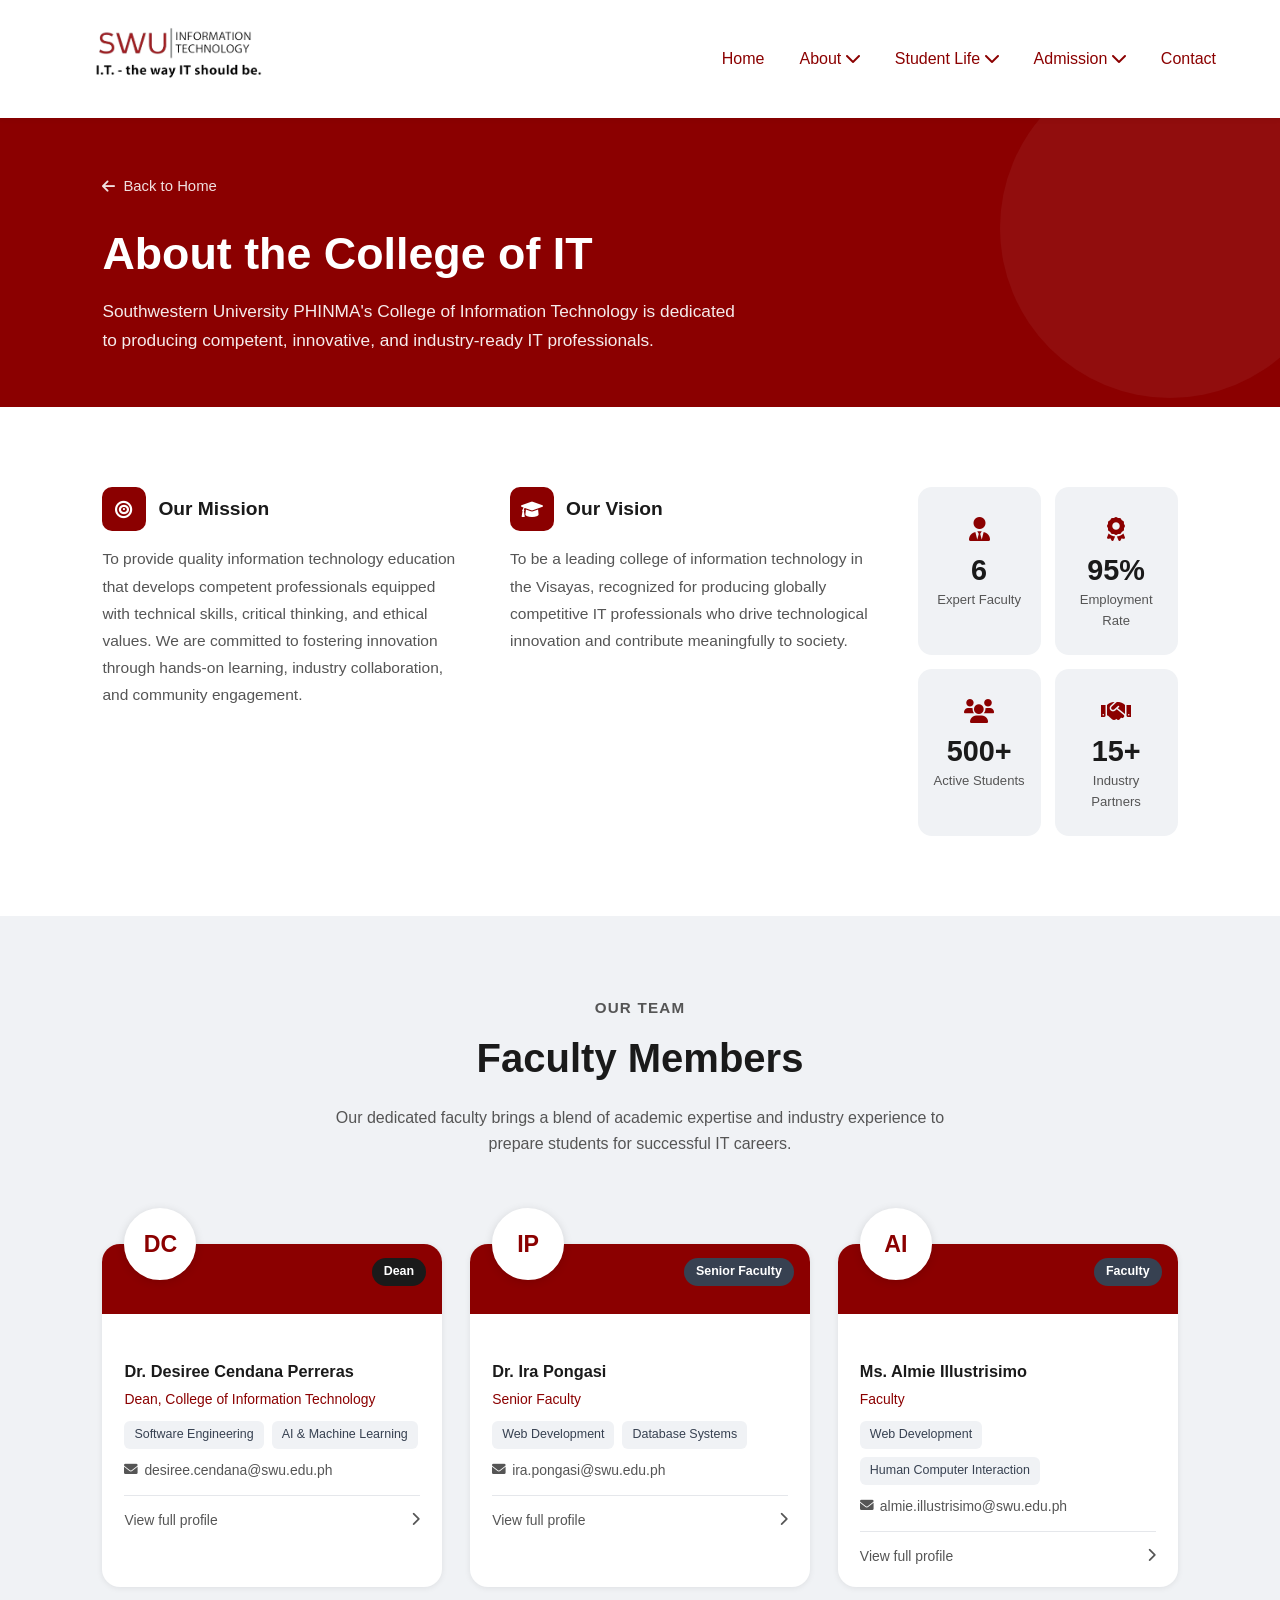
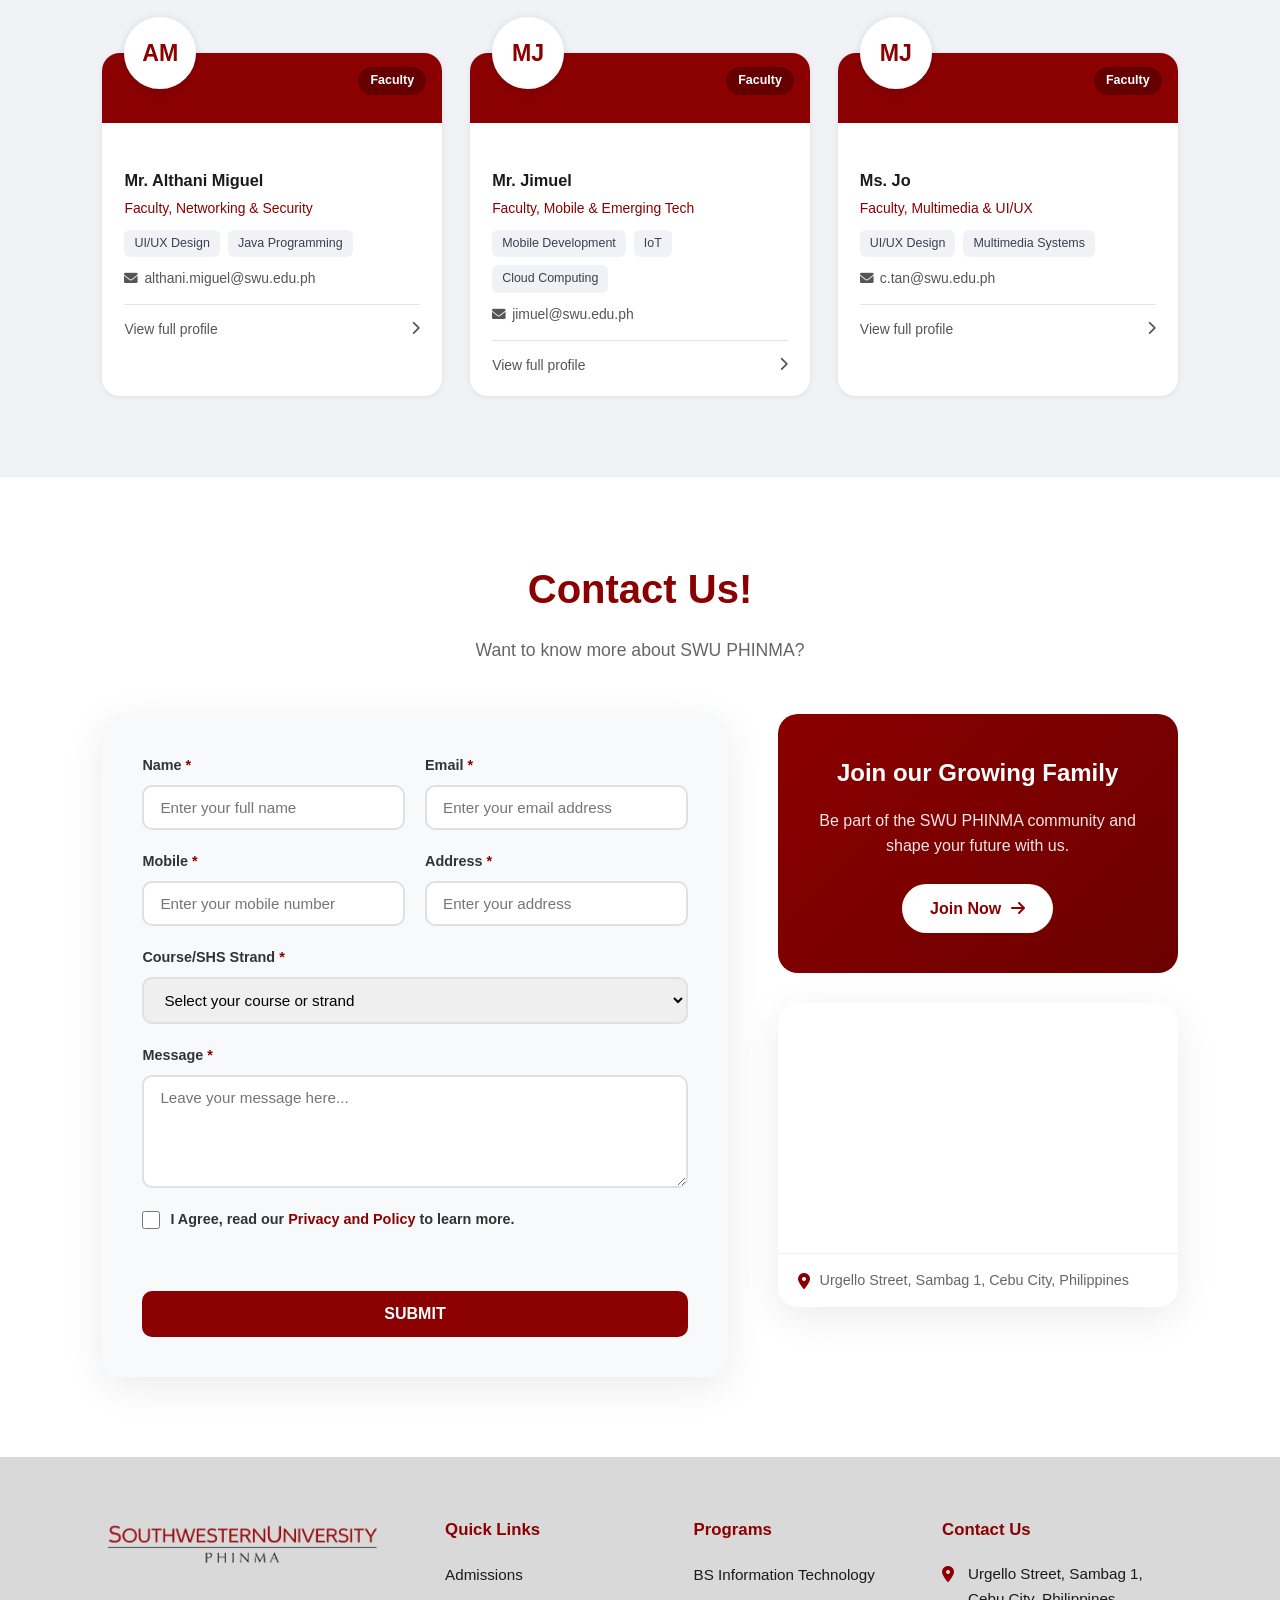
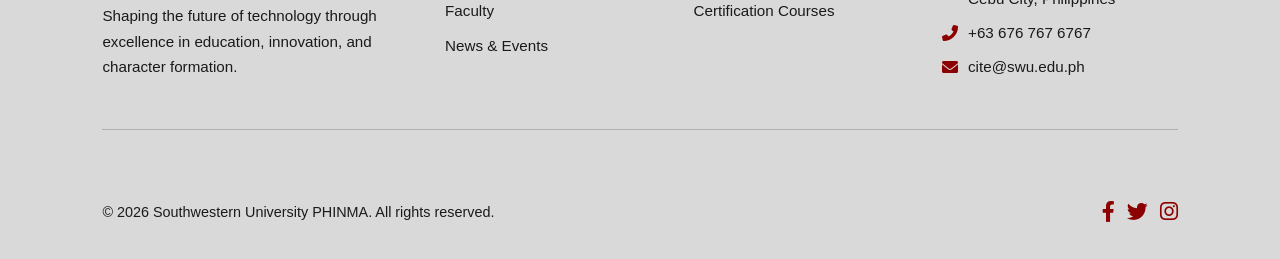
==== commit 8429b2e4: "header & footer changes" ====
--- a/pages/about-swu-it.html
+++ b/pages/about-swu-it.html
@@ -16,7 +16,7 @@
             <a href="https://swu.phinma.edu.ph/" target="_blank" class="logo">
                 <!--<img src="../assets/images/branding/logos/university_banner.swu.png" alt="Southwestern University PHINMA Logo" class="logo-img">-->
             </a>
-            <div class="logo-divider"></div>
+            
             <div class="logo it-logo">
                 <a href="../index.html">
                     <img src="../assets/images/branding/logos/it_banner.swu.png" alt="SWU Information Technology" class="it-logo-img">
@@ -44,9 +44,8 @@
                 <li class="dropdown">
                     <a href="#">Admission <i class="fas fa-chevron-down"></i></a>
                     <ul class="dropdown-menu">
-                        <li><a href="#">How to Apply</a></li>
-                        <li><a href="#">Requirements</a></li>
-                        <li><a href="#">Tuition Fees</a></li>
+                        <li><a href="https://swu.phinma.edu.ph/new-student/" target="_blank">New Student</a></li>
+                        <li><a href="https://swu.phinma.edu.ph/transferee/" target="_blank">Transferee</a></li>
                     </ul>
                 </li>
                 <li><a href="contact.html">Contact</a></li>
@@ -437,19 +436,15 @@
                 <div class="footer-column">
                     <h3>Quick Links</h3>
                     <ul>
-                        <li><a href="#admissions">Admissions</a></li>
-                        <li><a href="#calendar">Academic Calendar</a></li>
-                        <li><a href="#portal">Student Portal</a></li>
-                        <li><a href="#faculty-section">Faculty</a></li>
-                        <li><a href="#news">News &amp; Events</a></li>
+                        <li><a href="https://swu.phinma.edu.ph/new-student/" target="_blank">Admissions</a></li>
+                        <li><a href="about-swu-it.html#faculty-section">Faculty</a></li>
+                        <li><a href="organizations.html#eventsGrid">News & Events</a></li>
                     </ul>
                 </div>
                 <div class="footer-column">
                     <h3>Programs</h3>
                     <ul>
                         <li><a href="#bs-it">BS Information Technology</a></li>
-                        <li><a href="#bs-cs">BS Computer Science</a></li>
-                        <li><a href="#associate">Associate in Computer Tech</a></li>
                         <li><a href="#certification">Certification Courses</a></li>
                     </ul>
                 </div>
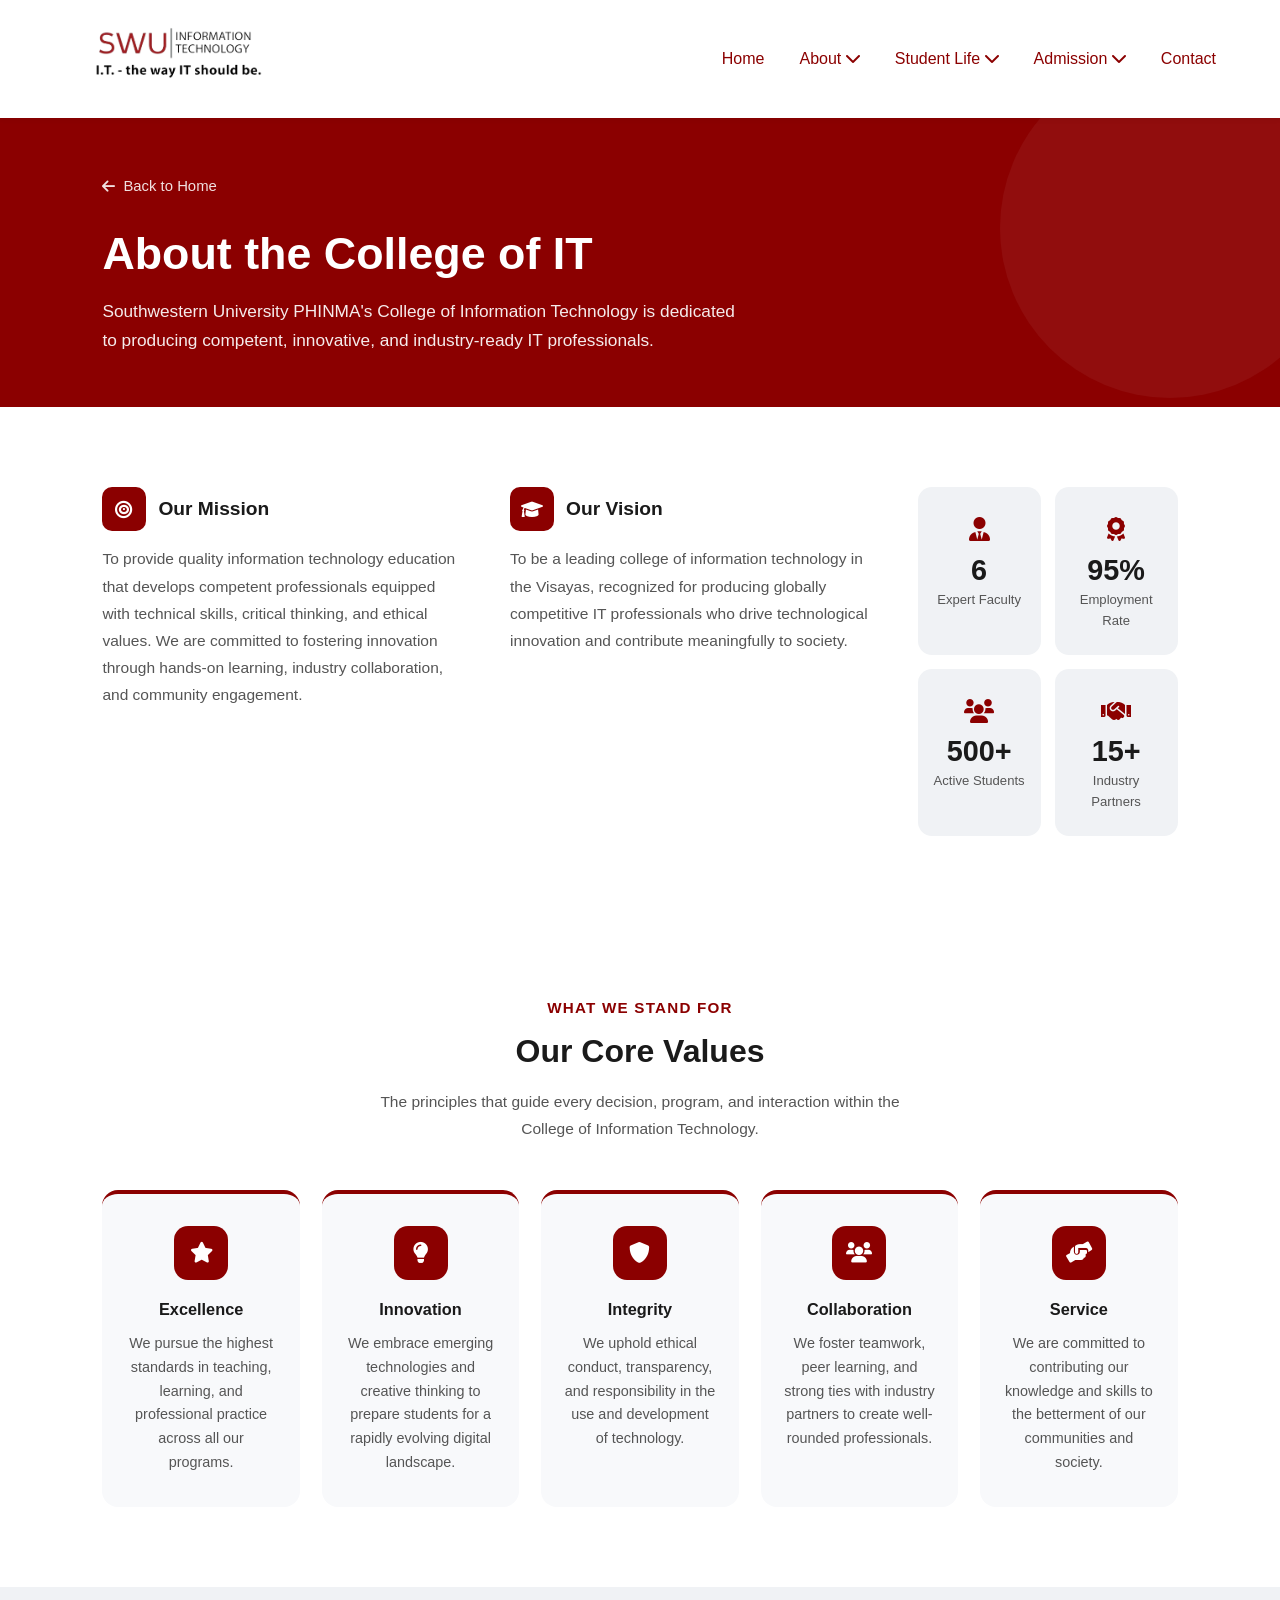
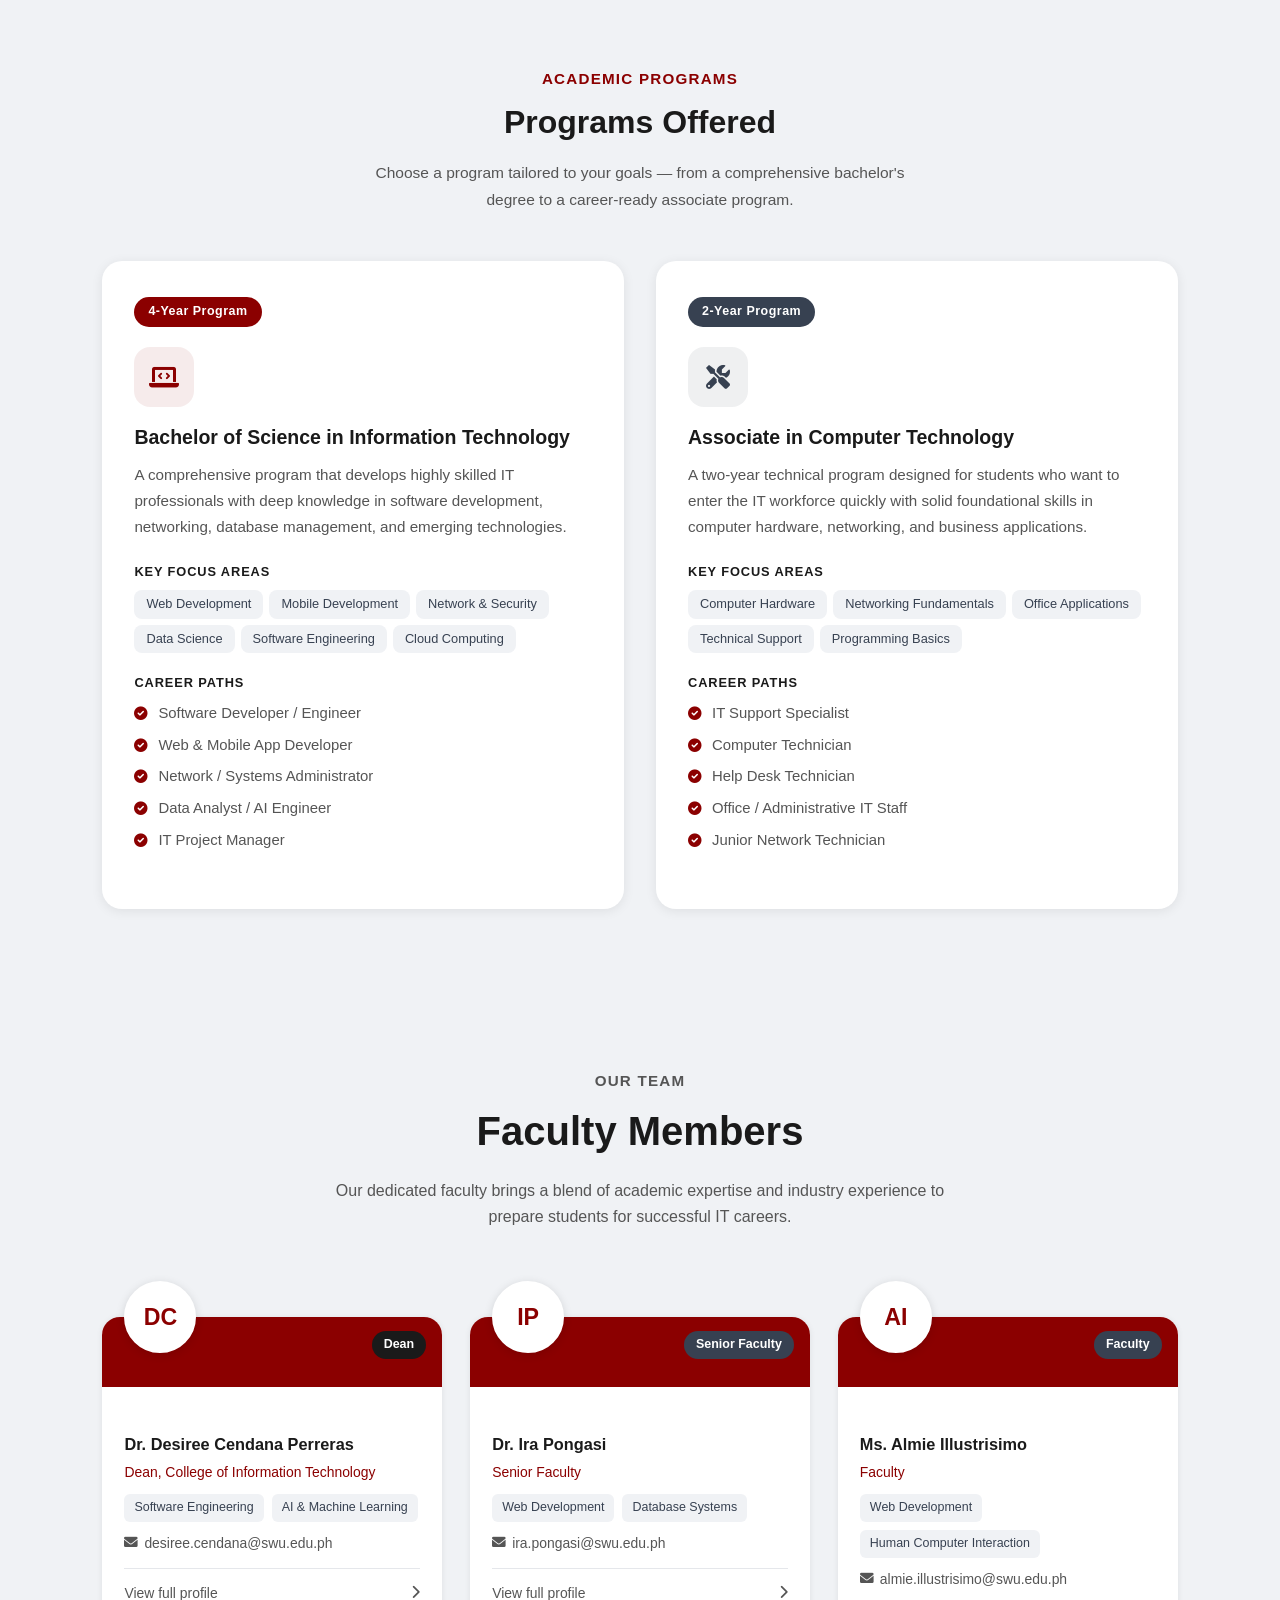
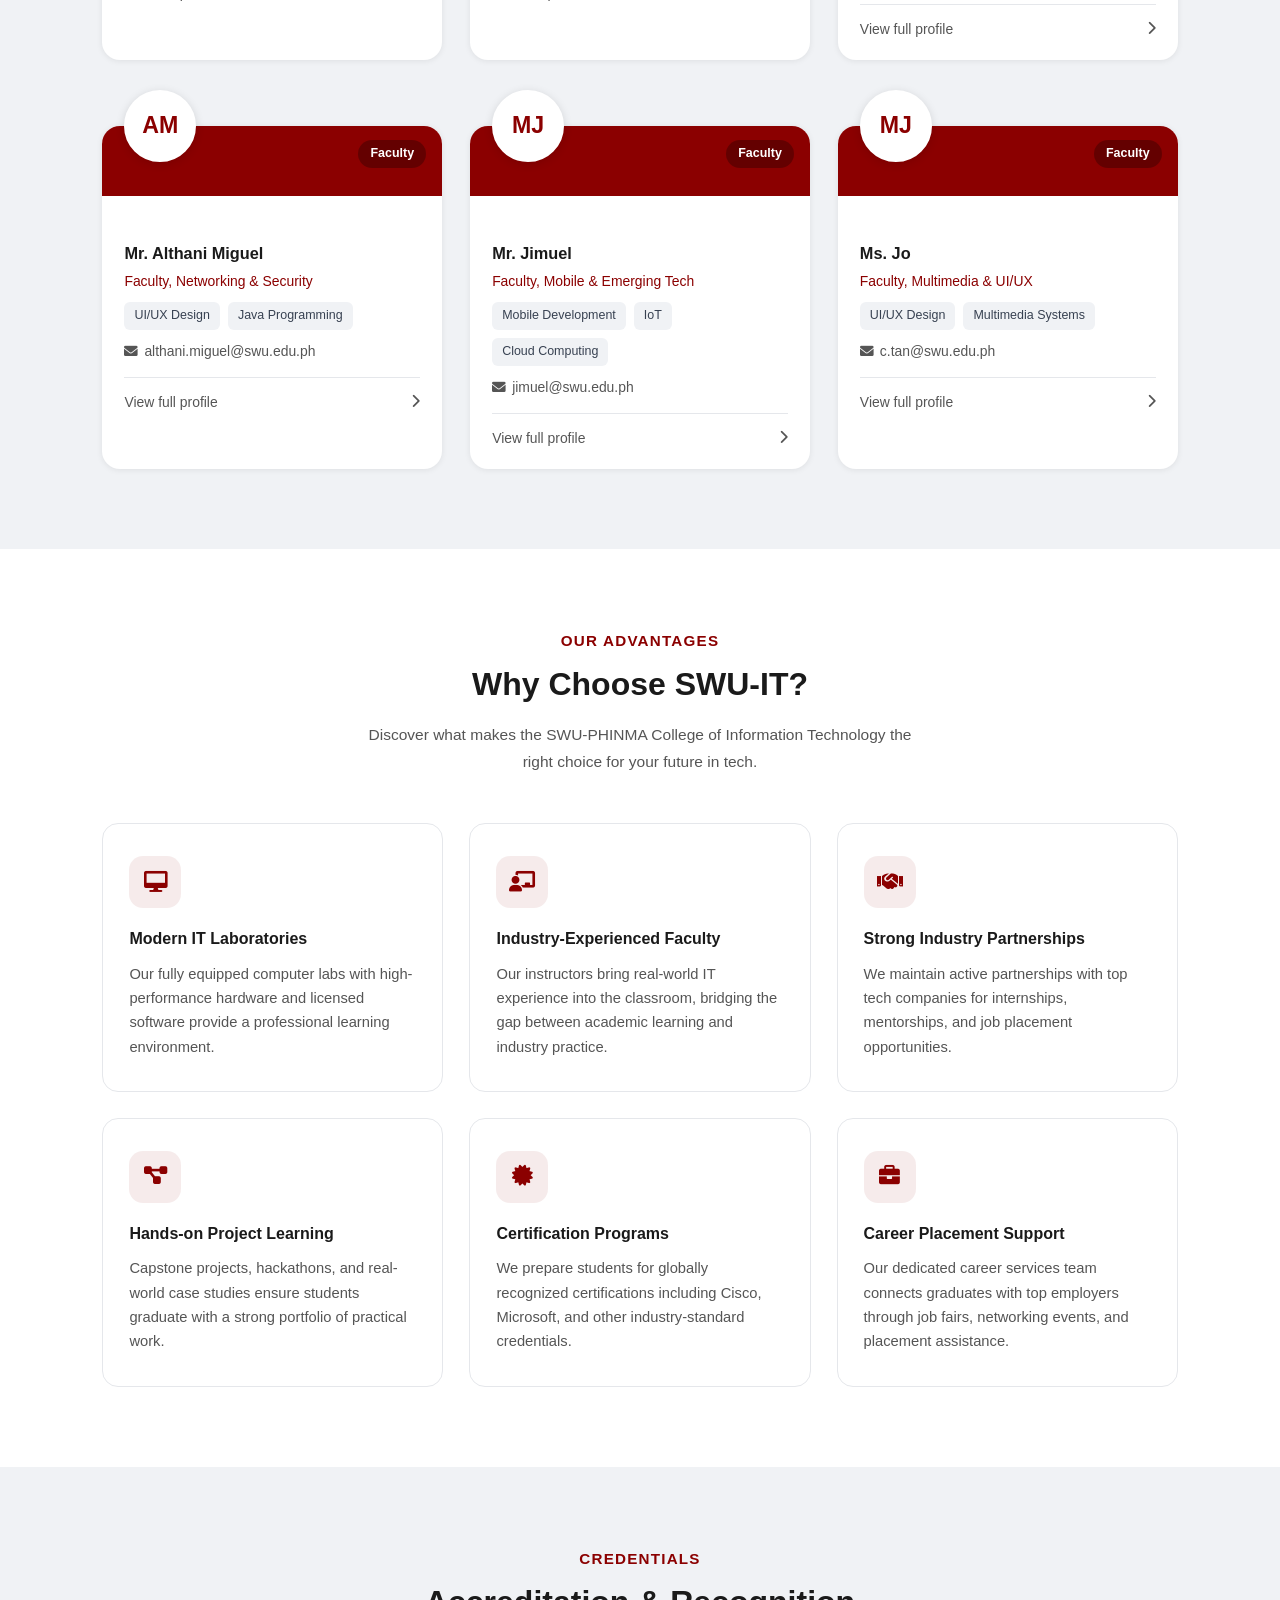
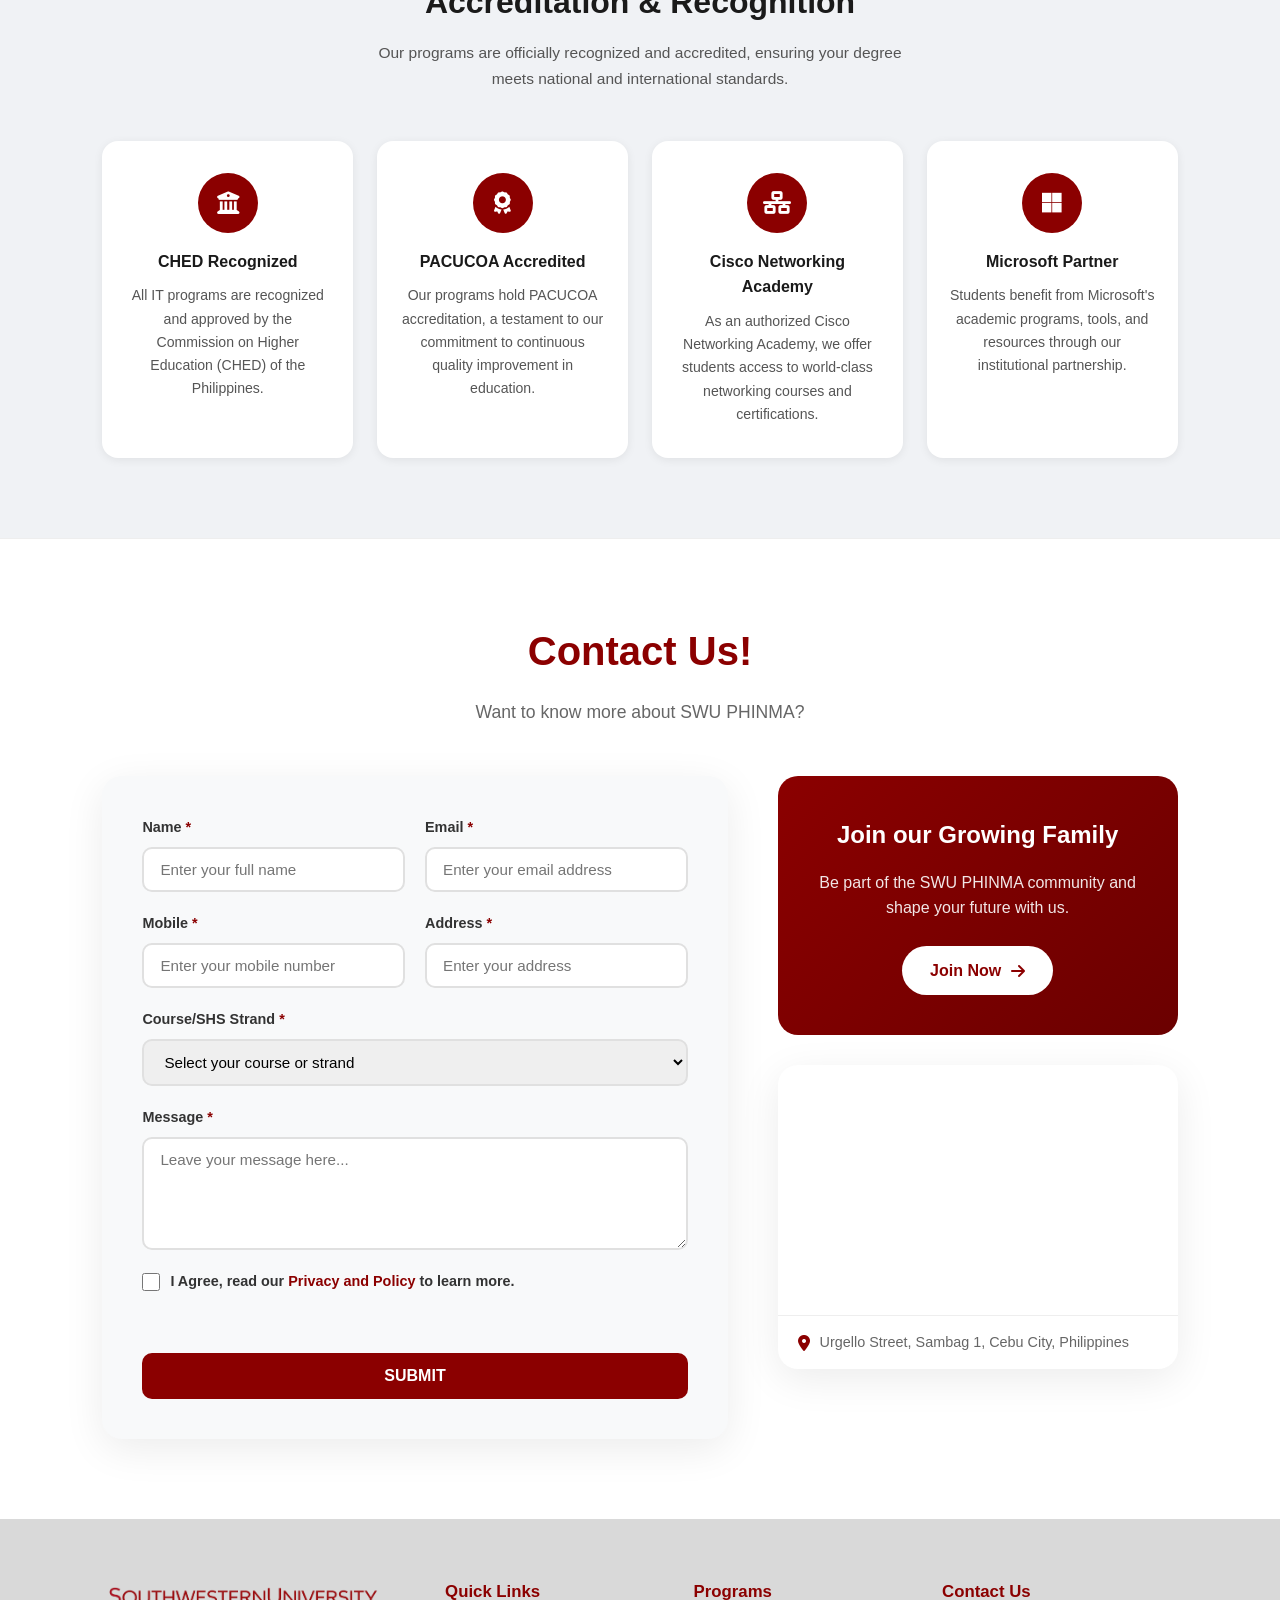
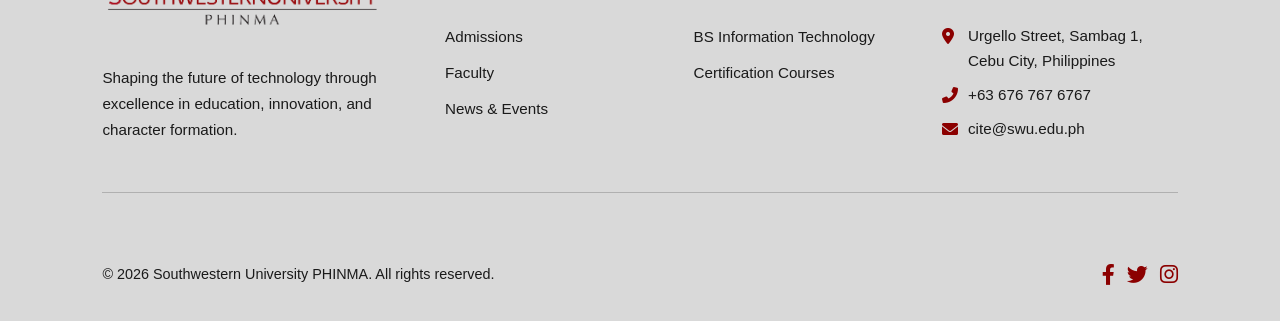
==== commit 7760cd72: "about-swu-it additional details" ====
--- a/pages/about-swu-it.html
+++ b/pages/about-swu-it.html
@@ -4,7 +4,7 @@
     <meta charset="UTF-8">
     <meta name="viewport" content="width=device-width, initial-scale=1.0">
     <title>About SWU-IT - SWU Information Technology</title>
-    <link rel="icon" type="image/png" href="../assets/images/branding/logos/SWU-PHINMA-Seal.jpg">
+    <link rel="icon" type="image/png" href="../assets/images/branding/logos/SWU-PHINMA-Seal-favicon.png">
     <link rel="stylesheet" href="../assets/css/style.css">
     <link rel="stylesheet" href="https://cdnjs.cloudflare.com/ajax/libs/font-awesome/6.0.0/css/all.min.css">
 </head>
@@ -23,6 +23,12 @@
                 </a>
             </div>
         </div>
+        <div class="menu-toggle" id="mobile-menu">
+            <span class="bar"></span>
+            <span class="bar"></span>
+            <span class="bar"></span>
+        </div>
+
         <nav>
             <ul>
                 <li><a href="../index.html">Home</a></li>
@@ -108,6 +114,109 @@
         </div>
     </section>
 
+    <!-- CORE VALUES SECTION -->
+    <section class="section-padding about-values-section">
+        <div class="about-section-header text-center">
+            <p class="faculty-section-label">What We Stand For</p>
+            <h2>Our Core Values</h2>
+            <p class="about-section-sub">The principles that guide every decision, program, and interaction within the College of Information Technology.</p>
+        </div>
+        <div class="about-values-grid">
+            <div class="about-value-card">
+                <div class="about-value-icon"><i class="fas fa-star"></i></div>
+                <h4>Excellence</h4>
+                <p>We pursue the highest standards in teaching, learning, and professional practice across all our programs.</p>
+            </div>
+            <div class="about-value-card">
+                <div class="about-value-icon"><i class="fas fa-lightbulb"></i></div>
+                <h4>Innovation</h4>
+                <p>We embrace emerging technologies and creative thinking to prepare students for a rapidly evolving digital landscape.</p>
+            </div>
+            <div class="about-value-card">
+                <div class="about-value-icon"><i class="fas fa-shield-alt"></i></div>
+                <h4>Integrity</h4>
+                <p>We uphold ethical conduct, transparency, and responsibility in the use and development of technology.</p>
+            </div>
+            <div class="about-value-card">
+                <div class="about-value-icon"><i class="fas fa-users"></i></div>
+                <h4>Collaboration</h4>
+                <p>We foster teamwork, peer learning, and strong ties with industry partners to create well-rounded professionals.</p>
+            </div>
+            <div class="about-value-card">
+                <div class="about-value-icon"><i class="fas fa-hands-helping"></i></div>
+                <h4>Service</h4>
+                <p>We are committed to contributing our knowledge and skills to the betterment of our communities and society.</p>
+            </div>
+        </div>
+    </section>
+
+    <!-- PROGRAMS OFFERED -->
+    <section class="section-padding bg-gray" id="programs-section">
+        <div class="about-section-header text-center">
+            <p class="faculty-section-label">Academic Programs</p>
+            <h2>Programs Offered</h2>
+            <p class="about-section-sub">Choose a program tailored to your goals — from a comprehensive bachelor's degree to a career-ready associate program.</p>
+        </div>
+        <div class="about-programs-grid">
+
+            <div class="about-program-card">
+                <div class="about-program-badge">4-Year Program</div>
+                <div class="about-program-icon-wrap"><i class="fas fa-laptop-code"></i></div>
+                <h3>Bachelor of Science in Information Technology</h3>
+                <p class="about-program-desc">A comprehensive program that develops highly skilled IT professionals with deep knowledge in software development, networking, database management, and emerging technologies.</p>
+                <div class="about-program-section">
+                    <div class="about-program-label">Key Focus Areas</div>
+                    <div class="about-program-tags">
+                        <span>Web Development</span>
+                        <span>Mobile Development</span>
+                        <span>Network &amp; Security</span>
+                        <span>Data Science</span>
+                        <span>Software Engineering</span>
+                        <span>Cloud Computing</span>
+                    </div>
+                </div>
+                <div class="about-program-section">
+                    <div class="about-program-label">Career Paths</div>
+                    <ul class="about-program-careers">
+                        <li><i class="fas fa-check-circle"></i> Software Developer / Engineer</li>
+                        <li><i class="fas fa-check-circle"></i> Web &amp; Mobile App Developer</li>
+                        <li><i class="fas fa-check-circle"></i> Network / Systems Administrator</li>
+                        <li><i class="fas fa-check-circle"></i> Data Analyst / AI Engineer</li>
+                        <li><i class="fas fa-check-circle"></i> IT Project Manager</li>
+                    </ul>
+                </div>
+            </div>
+
+            <div class="about-program-card">
+                <div class="about-program-badge about-program-badge-dark">2-Year Program</div>
+                <div class="about-program-icon-wrap about-program-icon-dark"><i class="fas fa-tools"></i></div>
+                <h3>Associate in Computer Technology</h3>
+                <p class="about-program-desc">A two-year technical program designed for students who want to enter the IT workforce quickly with solid foundational skills in computer hardware, networking, and business applications.</p>
+                <div class="about-program-section">
+                    <div class="about-program-label">Key Focus Areas</div>
+                    <div class="about-program-tags">
+                        <span>Computer Hardware</span>
+                        <span>Networking Fundamentals</span>
+                        <span>Office Applications</span>
+                        <span>Technical Support</span>
+                        <span>Programming Basics</span>
+                    </div>
+                </div>
+                <div class="about-program-section">
+                    <div class="about-program-label">Career Paths</div>
+                    <ul class="about-program-careers">
+                        <li><i class="fas fa-check-circle"></i> IT Support Specialist</li>
+                        <li><i class="fas fa-check-circle"></i> Computer Technician</li>
+                        <li><i class="fas fa-check-circle"></i> Help Desk Technician</li>
+                        <li><i class="fas fa-check-circle"></i> Office / Administrative IT Staff</li>
+                        <li><i class="fas fa-check-circle"></i> Junior Network Technician</li>
+                    </ul>
+                </div>
+            </div>
+
+        </div>
+    </section>
+
     <!-- FACULTY SECTION -->
     <section class="section-padding bg-gray" id="faculty-section">
         <div class="section-header text-center">
@@ -304,6 +413,78 @@
 
         </div>
     </div>
+
+    <!-- WHY CHOOSE SWU-IT -->
+    <section class="section-padding about-why-section">
+        <div class="about-section-header text-center">
+            <p class="faculty-section-label">Our Advantages</p>
+            <h2>Why Choose SWU-IT?</h2>
+            <p class="about-section-sub">Discover what makes the SWU-PHINMA College of Information Technology the right choice for your future in tech.</p>
+        </div>
+        <div class="about-why-grid">
+            <div class="about-why-card">
+                <div class="about-why-icon"><i class="fas fa-desktop"></i></div>
+                <h4>Modern IT Laboratories</h4>
+                <p>Our fully equipped computer labs with high-performance hardware and licensed software provide a professional learning environment.</p>
+            </div>
+            <div class="about-why-card">
+                <div class="about-why-icon"><i class="fas fa-chalkboard-teacher"></i></div>
+                <h4>Industry-Experienced Faculty</h4>
+                <p>Our instructors bring real-world IT experience into the classroom, bridging the gap between academic learning and industry practice.</p>
+            </div>
+            <div class="about-why-card">
+                <div class="about-why-icon"><i class="fas fa-handshake"></i></div>
+                <h4>Strong Industry Partnerships</h4>
+                <p>We maintain active partnerships with top tech companies for internships, mentorships, and job placement opportunities.</p>
+            </div>
+            <div class="about-why-card">
+                <div class="about-why-icon"><i class="fas fa-project-diagram"></i></div>
+                <h4>Hands-on Project Learning</h4>
+                <p>Capstone projects, hackathons, and real-world case studies ensure students graduate with a strong portfolio of practical work.</p>
+            </div>
+            <div class="about-why-card">
+                <div class="about-why-icon"><i class="fas fa-certificate"></i></div>
+                <h4>Certification Programs</h4>
+                <p>We prepare students for globally recognized certifications including Cisco, Microsoft, and other industry-standard credentials.</p>
+            </div>
+            <div class="about-why-card">
+                <div class="about-why-icon"><i class="fas fa-briefcase"></i></div>
+                <h4>Career Placement Support</h4>
+                <p>Our dedicated career services team connects graduates with top employers through job fairs, networking events, and placement assistance.</p>
+            </div>
+        </div>
+    </section>
+
+    <!-- ACCREDITATION & RECOGNITION -->
+    <section class="section-padding bg-gray about-accred-section">
+        <div class="about-section-header text-center">
+            <p class="faculty-section-label">Credentials</p>
+            <h2>Accreditation &amp; Recognition</h2>
+            <p class="about-section-sub">Our programs are officially recognized and accredited, ensuring your degree meets national and international standards.</p>
+        </div>
+        <div class="about-accred-grid">
+            <div class="about-accred-card">
+                <div class="about-accred-icon"><i class="fas fa-university"></i></div>
+                <h4>CHED Recognized</h4>
+                <p>All IT programs are recognized and approved by the Commission on Higher Education (CHED) of the Philippines.</p>
+            </div>
+            <div class="about-accred-card">
+                <div class="about-accred-icon"><i class="fas fa-award"></i></div>
+                <h4>PACUCOA Accredited</h4>
+                <p>Our programs hold PACUCOA accreditation, a testament to our commitment to continuous quality improvement in education.</p>
+            </div>
+            <div class="about-accred-card">
+                <div class="about-accred-icon"><i class="fas fa-network-wired"></i></div>
+                <h4>Cisco Networking Academy</h4>
+                <p>As an authorized Cisco Networking Academy, we offer students access to world-class networking courses and certifications.</p>
+            </div>
+            <div class="about-accred-card">
+                <div class="about-accred-icon"><i class="fab fa-microsoft"></i></div>
+                <h4>Microsoft Partner</h4>
+                <p>Students benefit from Microsoft's academic programs, tools, and resources through our institutional partnership.</p>
+            </div>
+        </div>
+    </section>
 
         <!-- Contact Form Section -->
 <section class="contact-form-section" id="contact-section">
--- a/assets/css/style.css
+++ b/assets/css/style.css
@@ -964,6 +964,99 @@
     letter-spacing: 1px;
 }
 
+/* ===== CAMPUS SLIDER ===== */
+.campus-slider {
+    position: relative;
+    width: 100%;
+    height: 100%;
+    overflow: hidden;
+}
+
+.campus-slider-track {
+    display: flex;
+    width: 400%;
+    height: 100%;
+    transition: transform 0.4s ease;
+    will-change: transform;
+}
+
+.campus-slide {
+    width: 25%;
+    height: 100%;
+    flex-shrink: 0;
+    overflow: hidden;
+    background: linear-gradient(135deg, #f0f0f0 0%, #e0e0e0 100%);
+    display: flex;
+    align-items: center;
+    justify-content: center;
+}
+
+.campus-slide img {
+    width: 100%;
+    height: 100%;
+    object-fit: cover;
+    object-position: center;
+}
+
+.campus-slide-placeholder i {
+    font-size: 4rem;
+    color: #ccc;
+    opacity: 0.5;
+}
+
+.campus-slider-btn {
+    position: absolute;
+    top: 50%;
+    transform: translateY(-50%);
+    background: rgba(255, 255, 255, 0.85);
+    border: none;
+    border-radius: 50%;
+    width: 40px;
+    height: 40px;
+    display: flex;
+    align-items: center;
+    justify-content: center;
+    cursor: pointer;
+    z-index: 10;
+    box-shadow: 0 2px 8px rgba(0, 0, 0, 0.2);
+    transition: background 0.2s, transform 0.2s;
+    color: #333;
+    font-size: 0.85rem;
+}
+
+.campus-slider-btn:hover {
+    background: white;
+    transform: translateY(-50%) scale(1.08);
+}
+
+.campus-prev { left: 12px; }
+.campus-next { right: 12px; }
+
+.campus-slider-dots {
+    position: absolute;
+    bottom: 12px;
+    left: 50%;
+    transform: translateX(-50%);
+    display: flex;
+    gap: 7px;
+    z-index: 10;
+}
+
+.campus-dot {
+    width: 8px;
+    height: 8px;
+    border-radius: 50%;
+    background: rgba(255, 255, 255, 0.55);
+    cursor: pointer;
+    transition: background 0.25s, transform 0.25s;
+    border: 1.5px solid rgba(255, 255, 255, 0.7);
+}
+
+.campus-dot.active {
+    background: white;
+    transform: scale(1.35);
+}
+
 /* ===== STUDENT OUTPUTS SECTION ===== */
 #student-outputs-section {
     background: #fafafa;
@@ -2581,6 +2674,240 @@
     font-size: 0.88rem;
 }
  
+/* --- Shared section header --- */
+.about-section-header { margin-bottom: 48px; }
+.about-section-header h2 { font-size: 2rem; font-weight: 700; color: var(--text-dark); }
+.about-section-sub {
+    color: var(--text-gray);
+    max-width: 560px;
+    margin: 12px auto 0;
+    font-size: 0.97rem;
+    line-height: 1.7;
+}
+
+/* --- Core Values Section --- */
+.about-values-section { background: #fff; }
+.about-values-grid {
+    display: grid;
+    grid-template-columns: repeat(5, 1fr);
+    gap: 22px;
+}
+.about-value-card {
+    background: #f8f9fb;
+    border-radius: 16px;
+    padding: 32px 22px;
+    text-align: center;
+    border-top: 4px solid var(--primary-red);
+    transition: box-shadow 0.25s, transform 0.25s;
+}
+.about-value-card:hover {
+    box-shadow: 0 8px 28px rgba(139,0,0,0.10);
+    transform: translateY(-4px);
+}
+.about-value-icon {
+    width: 54px; height: 54px;
+    background: var(--primary-red);
+    color: #fff;
+    border-radius: 14px;
+    display: flex;
+    align-items: center;
+    justify-content: center;
+    font-size: 1.3rem;
+    margin: 0 auto 16px;
+}
+.about-value-card h4 {
+    font-size: 1.02rem;
+    font-weight: 700;
+    margin-bottom: 10px;
+    color: var(--text-dark);
+}
+.about-value-card p {
+    font-size: 0.9rem;
+    color: var(--text-gray);
+    line-height: 1.65;
+}
+
+/* --- Programs Offered Section --- */
+.about-programs-grid {
+    display: grid;
+    grid-template-columns: repeat(2, 1fr);
+    gap: 32px;
+}
+.about-program-card {
+    background: #fff;
+    border-radius: 20px;
+    padding: 36px 32px;
+    box-shadow: 0 2px 12px rgba(0,0,0,0.08);
+    transition: box-shadow 0.25s, transform 0.25s;
+}
+.about-program-card:hover {
+    box-shadow: 0 12px 40px rgba(0,0,0,0.12);
+    transform: translateY(-4px);
+}
+.about-program-badge {
+    display: inline-block;
+    background: var(--primary-red);
+    color: #fff;
+    font-size: 0.78rem;
+    font-weight: 700;
+    padding: 5px 14px;
+    border-radius: 20px;
+    margin-bottom: 20px;
+    letter-spacing: 0.04em;
+}
+.about-program-badge-dark { background: #374151; }
+.about-program-icon-wrap {
+    width: 60px; height: 60px;
+    background: rgba(139,0,0,0.08);
+    color: var(--primary-red);
+    border-radius: 16px;
+    display: flex;
+    align-items: center;
+    justify-content: center;
+    font-size: 1.5rem;
+    margin-bottom: 18px;
+}
+.about-program-icon-dark {
+    background: rgba(55,65,81,0.08);
+    color: #374151;
+}
+.about-program-card h3 {
+    font-size: 1.22rem;
+    font-weight: 700;
+    color: var(--text-dark);
+    margin-bottom: 12px;
+    line-height: 1.3;
+}
+.about-program-desc {
+    color: var(--text-gray);
+    font-size: 0.95rem;
+    line-height: 1.7;
+    margin-bottom: 22px;
+}
+.about-program-section { margin-bottom: 20px; }
+.about-program-label {
+    font-size: 0.8rem;
+    font-weight: 700;
+    color: var(--text-dark);
+    text-transform: uppercase;
+    letter-spacing: 0.07em;
+    margin-bottom: 8px;
+}
+.about-program-tags {
+    display: flex;
+    flex-wrap: wrap;
+    gap: 6px;
+}
+.about-program-tags span {
+    background: #f0f2f5;
+    color: #374151;
+    font-size: 0.8rem;
+    padding: 4px 12px;
+    border-radius: 8px;
+}
+.about-program-careers {
+    list-style: none;
+    display: flex;
+    flex-direction: column;
+    gap: 8px;
+    margin-top: 8px;
+    padding: 0;
+}
+.about-program-careers li {
+    display: flex;
+    align-items: center;
+    gap: 10px;
+    font-size: 0.93rem;
+    color: var(--text-gray);
+}
+.about-program-careers li i {
+    color: var(--primary-red);
+    font-size: 0.85rem;
+    flex-shrink: 0;
+}
+
+/* --- Why Choose SWU-IT Section --- */
+.about-why-section { background: #fff; }
+.about-why-grid {
+    display: grid;
+    grid-template-columns: repeat(3, 1fr);
+    gap: 26px;
+}
+.about-why-card {
+    padding: 32px 26px;
+    border-radius: 16px;
+    border: 1.5px solid #e5e7eb;
+    transition: border-color 0.25s, box-shadow 0.25s, transform 0.25s;
+}
+.about-why-card:hover {
+    border-color: var(--primary-red);
+    box-shadow: 0 6px 24px rgba(139,0,0,0.09);
+    transform: translateY(-4px);
+}
+.about-why-icon {
+    width: 52px; height: 52px;
+    background: rgba(139,0,0,0.08);
+    color: var(--primary-red);
+    border-radius: 14px;
+    display: flex;
+    align-items: center;
+    justify-content: center;
+    font-size: 1.3rem;
+    margin-bottom: 18px;
+}
+.about-why-card h4 {
+    font-size: 1rem;
+    font-weight: 700;
+    color: var(--text-dark);
+    margin-bottom: 10px;
+}
+.about-why-card p {
+    font-size: 0.92rem;
+    color: var(--text-gray);
+    line-height: 1.65;
+}
+
+/* --- Accreditation & Recognition Section --- */
+.about-accred-grid {
+    display: grid;
+    grid-template-columns: repeat(4, 1fr);
+    gap: 24px;
+}
+.about-accred-card {
+    background: #fff;
+    border-radius: 16px;
+    padding: 32px 22px;
+    text-align: center;
+    box-shadow: 0 2px 10px rgba(0,0,0,0.07);
+    transition: box-shadow 0.25s, transform 0.25s;
+}
+.about-accred-card:hover {
+    box-shadow: 0 8px 28px rgba(0,0,0,0.12);
+    transform: translateY(-4px);
+}
+.about-accred-icon {
+    width: 60px; height: 60px;
+    background: var(--primary-red);
+    color: #fff;
+    border-radius: 50%;
+    display: flex;
+    align-items: center;
+    justify-content: center;
+    font-size: 1.4rem;
+    margin: 0 auto 16px;
+}
+.about-accred-card h4 {
+    font-size: 1rem;
+    font-weight: 700;
+    color: var(--text-dark);
+    margin-bottom: 10px;
+}
+.about-accred-card p {
+    font-size: 0.88rem;
+    color: var(--text-gray);
+    line-height: 1.65;
+}
+
 /* --- Responsive --- */
 @media (max-width: 1024px) {
     .about-mv-grid { grid-template-columns: 1fr 1fr; }
@@ -2590,6 +2917,9 @@
         width: 100%;
     }
     .faculty-grid { grid-template-columns: repeat(2, 1fr); }
+    .about-values-grid { grid-template-columns: repeat(3, 1fr); }
+    .about-why-grid { grid-template-columns: repeat(2, 1fr); }
+    .about-accred-grid { grid-template-columns: repeat(2, 1fr); }
 }
 @media (max-width: 768px) {
     .about-hero { padding: 40px 5%; }
@@ -2601,10 +2931,18 @@
         width: 100%;
     }
     .faculty-grid { grid-template-columns: 1fr 1fr; }
+    .about-values-grid { grid-template-columns: repeat(2, 1fr); }
+    .about-programs-grid { grid-template-columns: 1fr; }
+    .about-why-grid { grid-template-columns: 1fr; }
+    .about-accred-grid { grid-template-columns: repeat(2, 1fr); }
+    .about-section-header h2 { font-size: 1.6rem; }
 }
 @media (max-width: 540px) {
     .faculty-grid { grid-template-columns: 1fr; }
     .faculty-modal-content { width: 95% !important; margin: 10% auto !important; }
+    .about-values-grid { grid-template-columns: 1fr 1fr; }
+    .about-accred-grid { grid-template-columns: 1fr; }
+    .about-program-card { padding: 28px 20px; }
 }
 
 /* ===== OUTPUTS PAGE STYLES ===== */
@@ -5128,4 +5466,143 @@
         opacity: 1;
         transform: translateY(0);
     }
+}
+
+
+/* Hamburger Menu Styles */
+.menu-toggle {
+    display: none; /* Hidden on desktop */
+    flex-direction: column;
+    cursor: pointer;
+    gap: 5px;
+    z-index: 1100;
+}
+
+.menu-toggle .bar {
+    width: 25px;
+    height: 3px;
+    background-color: var(--primary-red);
+    transition: all 0.3s ease;
+}
+
+/* Mobile Media Query */
+@media (max-width: 768px) {
+    .menu-toggle {
+        display: flex; /* Show hamburger on mobile */
+    }
+
+    nav {
+        position: fixed;
+        top: 0;
+        right: -100%; /* Hide menu off-screen */
+        width: 70%;
+        height: 100vh;
+        background: var(--white);
+        box-shadow: -5px 0 15px rgba(0,0,0,0.1);
+        transition: 0.4s right ease;
+        padding-top: 100px;
+        z-index: 1040;
+    }
+
+    nav.active {
+        right: 0; /* Slide menu in */
+    }
+
+    nav ul {
+        flex-direction: column;
+        align-items: center;
+        gap: 25px;
+    }
+
+    /* Animate Hamburger to X */
+    .menu-toggle.is-active .bar:nth-child(2) { opacity: 0; }
+    .menu-toggle.is-active .bar:nth-child(1) { transform: translateY(8px) rotate(45deg); }
+    .menu-toggle.is-active .bar:nth-child(3) { transform: translateY(-8px) rotate(-45deg); }
+}
+
+/* ============================================================
+   CONSOLIDATED MOBILE RESPONSIVENESS (Fixes for index.html)
+   ============================================================ */
+@media (max-width: 768px) {
+    /* 1. Header & Nav Fixes */
+    header {
+        padding: 15px 5%;
+        justify-content: space-between;
+        height: 70px;
+    }
+
+    .logo-container {
+        flex-direction: row; /* Keep logo and hamburger on one line */
+        align-items: center;
+    }
+
+    .it-logo-img {
+        height: 40px; /* Smaller logo for mobile header space */
+    }
+
+    /* 2. Hero Section Layout Fix */
+    .hero {
+        height: auto; /* Allow content to dictate height on mobile */
+        min-height: 100vh;
+        padding: 100px 5% 40px; /* Space for the fixed header */
+        justify-content: center;
+    }
+
+    .hero h1 {
+        font-size: 2.2rem; /* Scaled down from 4rem to fit phone screen */
+        line-height: 1.2;
+        text-align: center;
+    }
+
+    .hero p {
+        font-size: 1rem;
+        text-align: center;
+        margin: 0 auto 30px;
+    }
+
+    .admissions-badge {
+        margin-top: 0;
+        align-self: center;
+    }
+
+    /* 3. Stats Cards Fix (Prevent Overlapping) */
+    .stats-container {
+        position: relative; /* Remove absolute positioning on mobile */
+        bottom: 0;
+        left: 0;
+        right: 0;
+        flex-direction: column; /* Stack cards vertically */
+        gap: 15px;
+        margin-top: 40px;
+        padding: 0;
+    }
+
+    .stat-card {
+        padding: 20px;
+        background: rgba(255, 255, 255, 0.9); /* More solid for readability */
+    }
+
+    .stat-card h2 {
+        font-size: 1.8rem;
+    }
+
+    /* 4. Career Grid Fix */
+    .career-grid {
+        grid-template-columns: 1fr; /* 1 card per row */
+        gap: 50px; /* Space for the icons that pop out of the top */
+    }
+
+    /* 5. Section Headers */
+    .section-header h2 {
+        font-size: 1.8rem;
+    }
+
+    .section-padding {
+        padding: 60px 5%;
+    }
+
+    /* 6. Fix for Background Video/Slider */
+    .hero::after {
+        z-index: -1; /* Ensure overlay doesn't block clicking buttons */
+    }
 }
